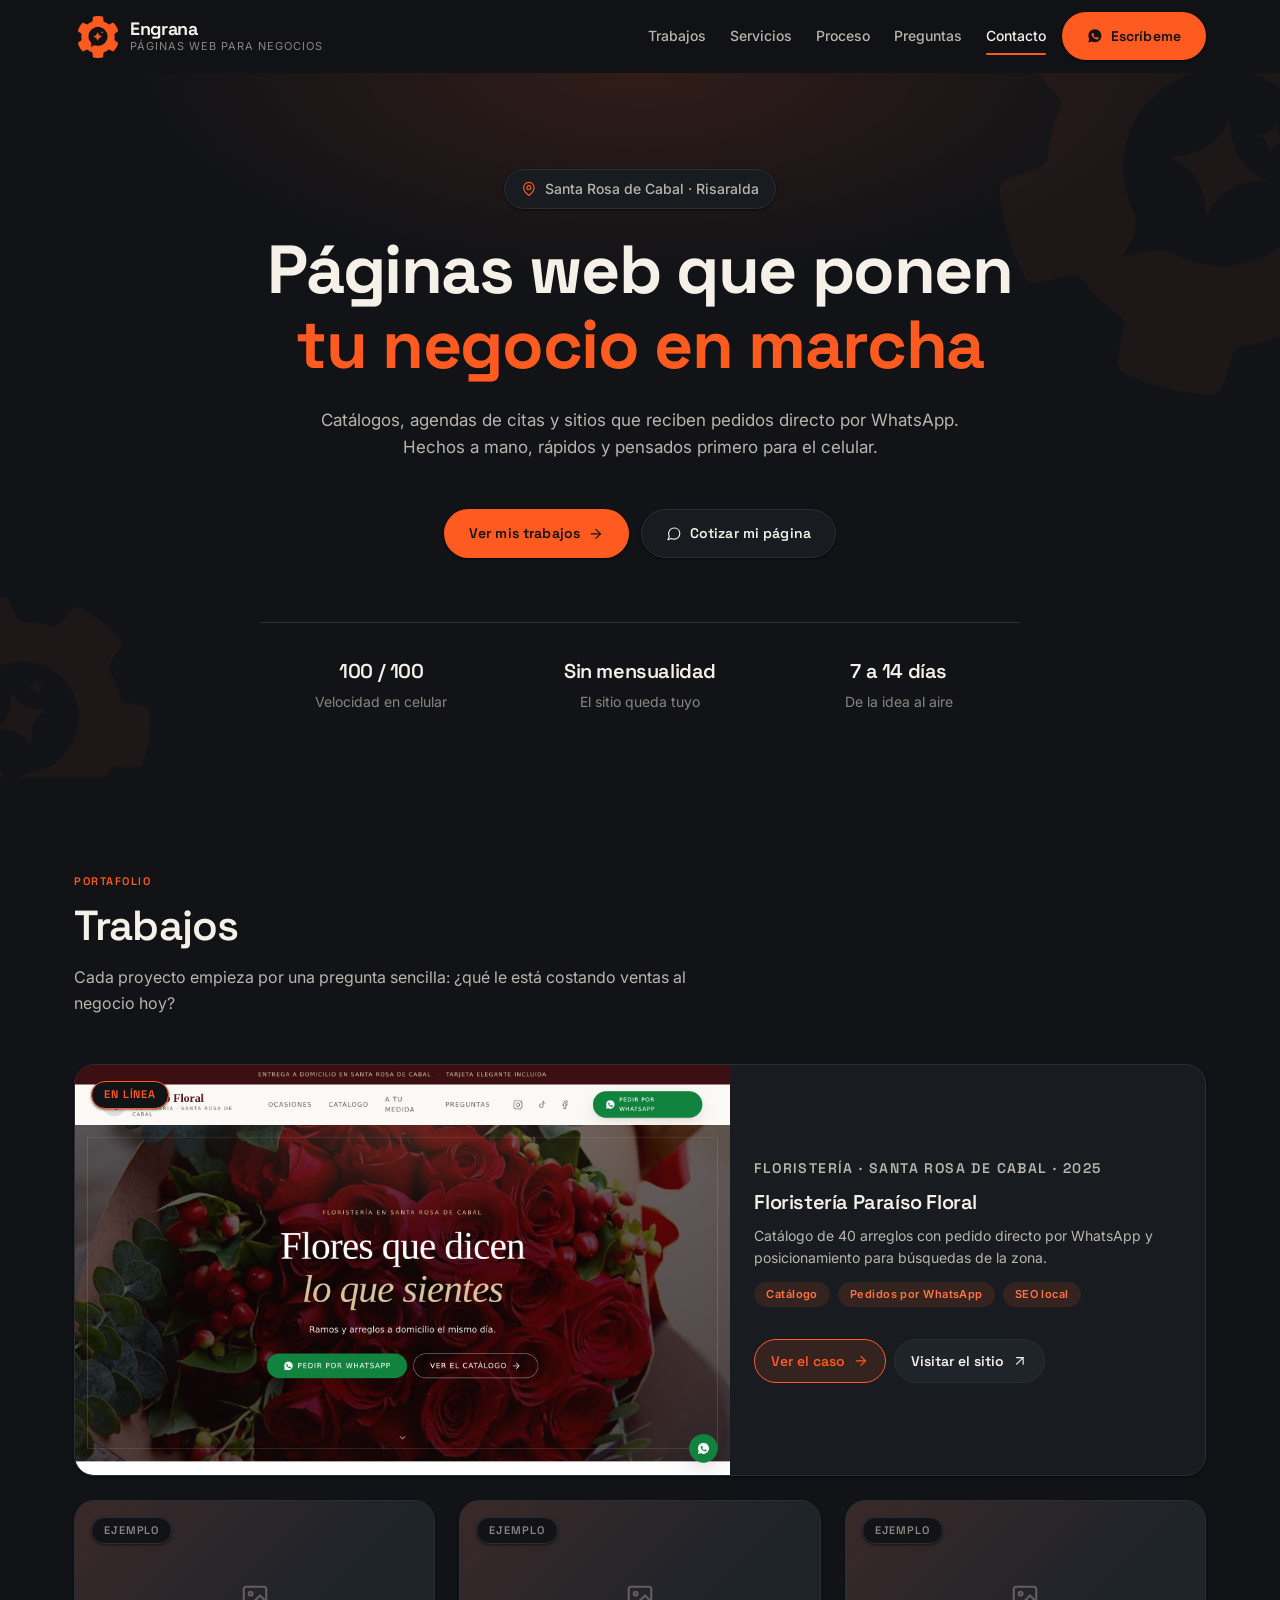
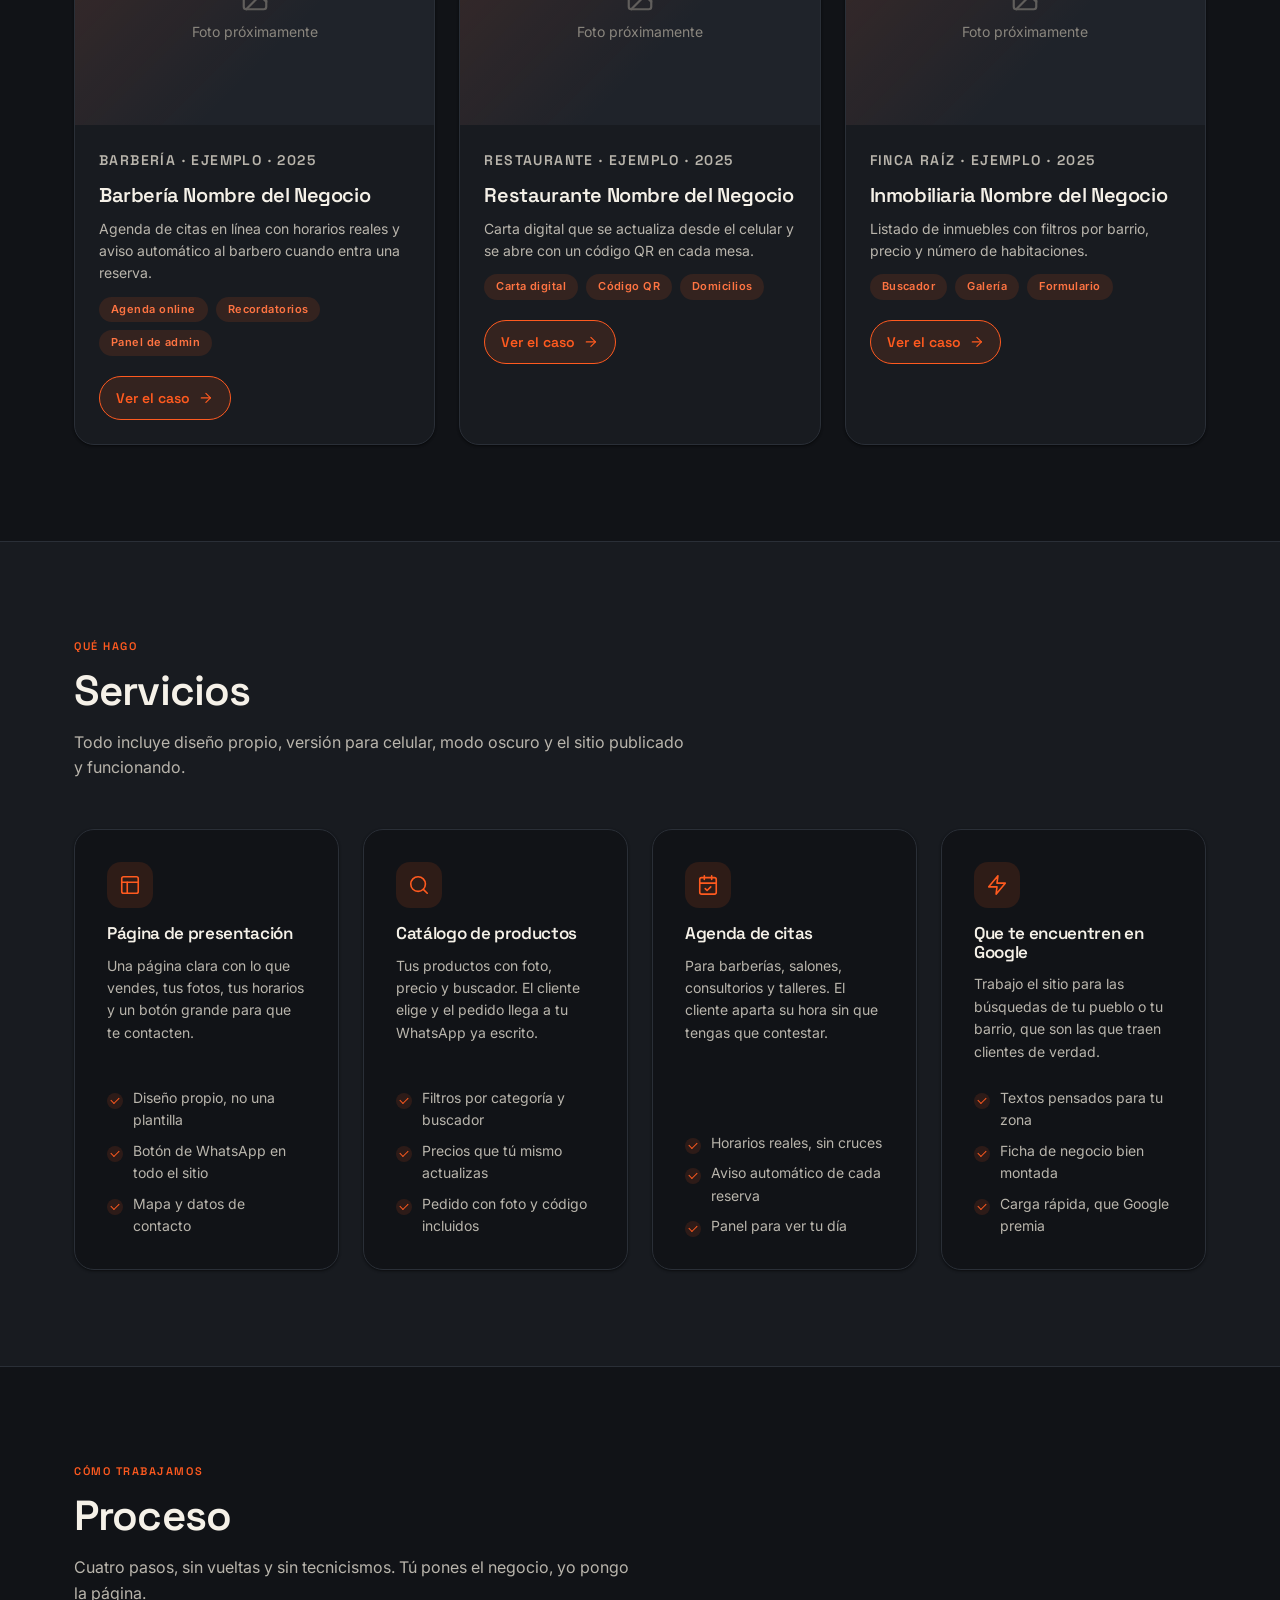
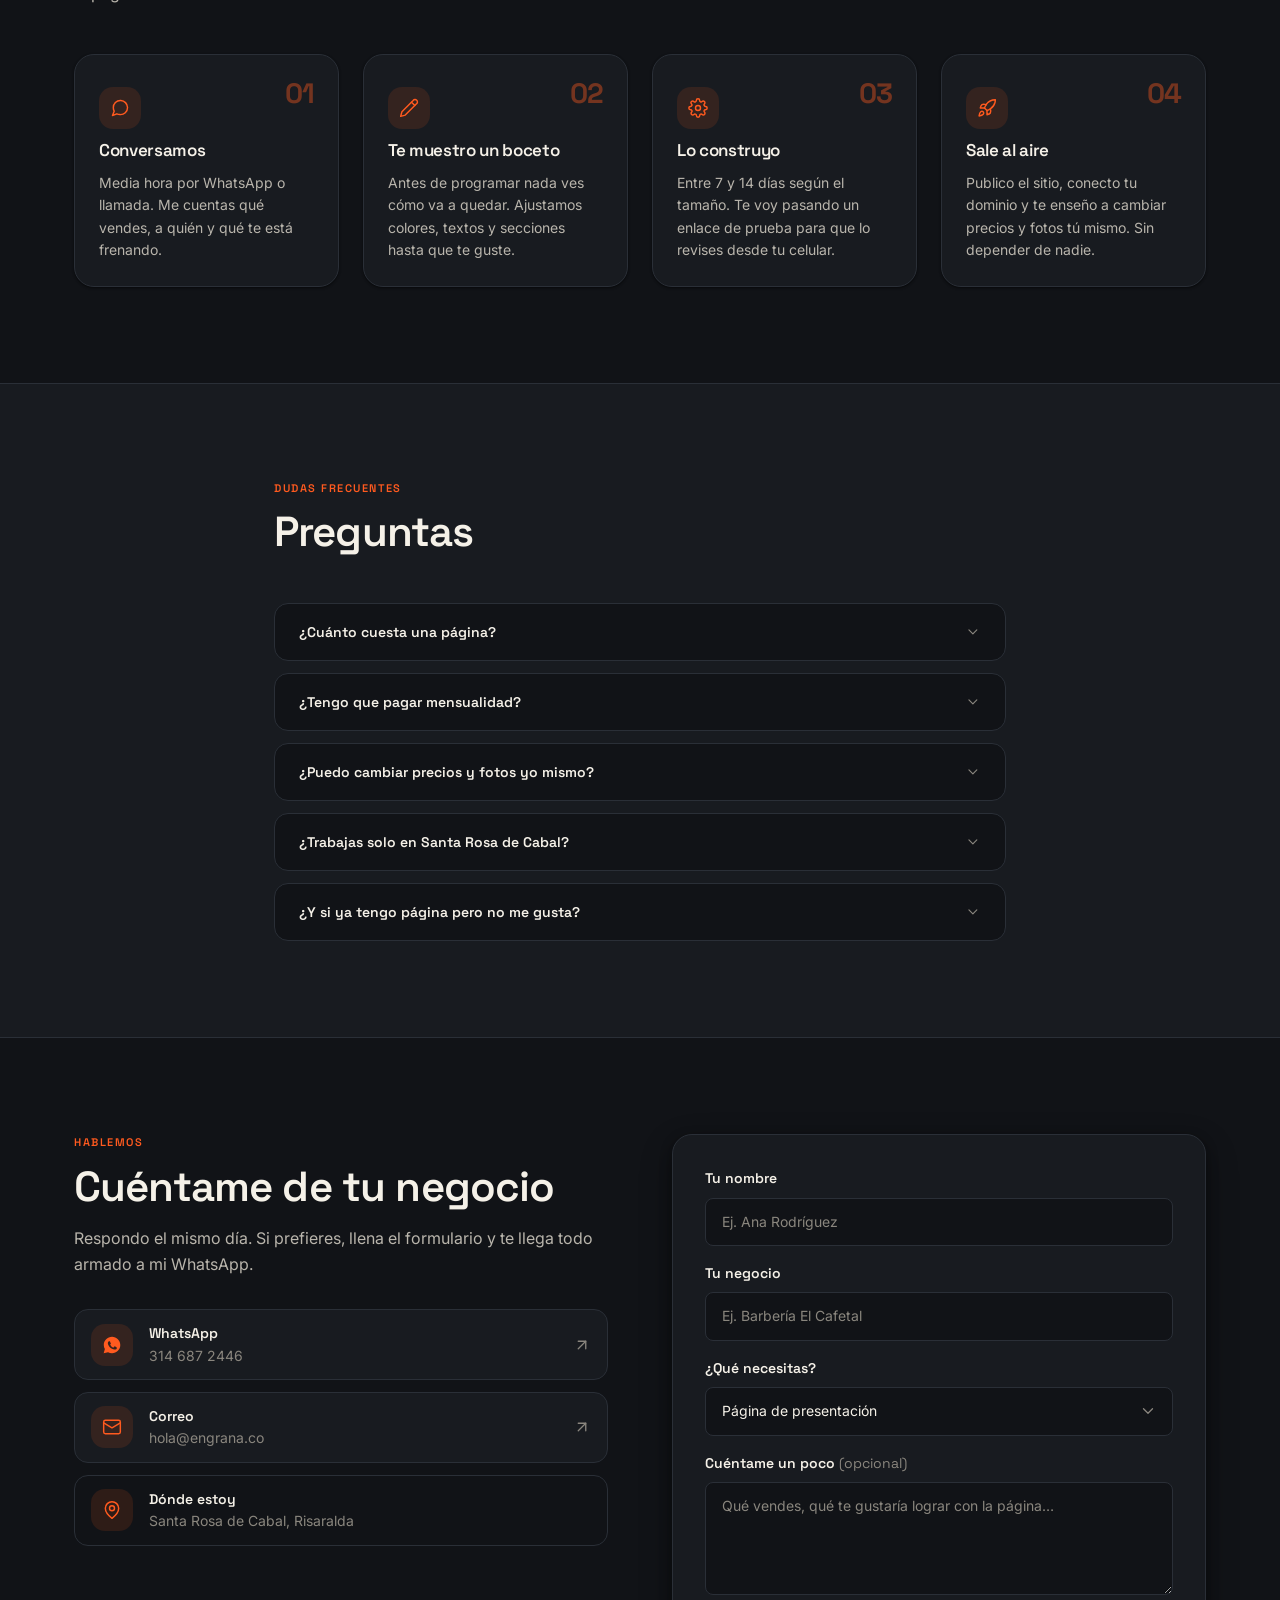
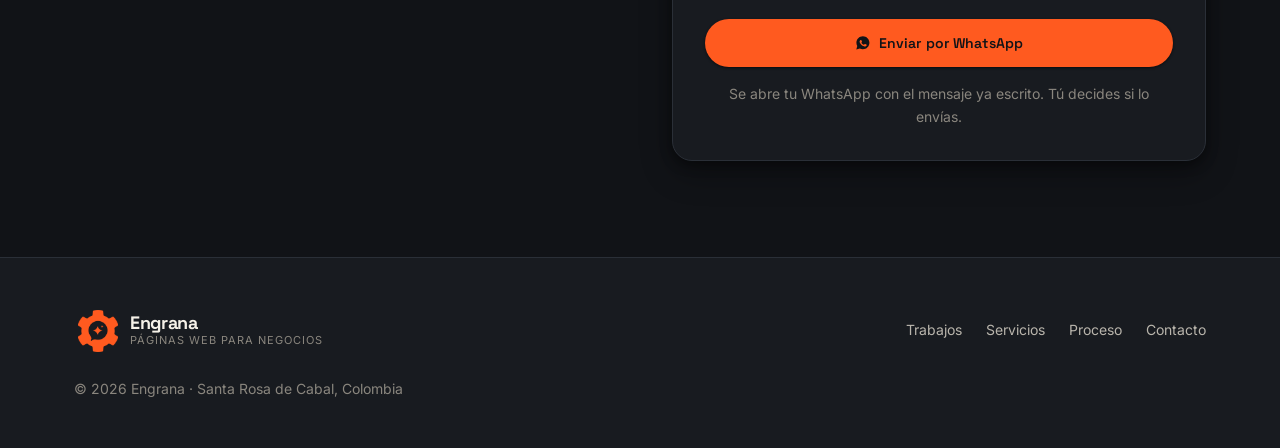
==== engrana/index.html @ 10bc492a "Aplica el logo y la paleta de marca a Engrana Reemplaza el sistema visual provisional por la identid" ====
<!DOCTYPE html>
<html lang="es">
<head>
<meta charset="UTF-8">
<meta name="viewport" content="width=device-width, initial-scale=1.0">
<title>Engrana — Páginas web para negocios | Santa Rosa de Cabal</title>
<meta name="description" content="Diseño y desarrollo de páginas web para negocios: catálogos, agendas de citas y sitios que reciben pedidos por WhatsApp. Portafolio de trabajos reales.">
<meta name="theme-color" content="#111317">
<!-- Cambia este dominio por el tuyo cuando publiques el sitio -->
<link rel="canonical" href="https://engrana.netlify.app/">
<link rel="icon" href="images/favicon.png" type="image/png">
<link rel="apple-touch-icon" href="images/apple-touch-icon.png">

<meta name="geo.region" content="CO-RIS">
<meta name="geo.placename" content="Santa Rosa de Cabal">

<meta property="og:type" content="website">
<meta property="og:locale" content="es_CO">
<meta property="og:site_name" content="Engrana">
<meta property="og:url" content="https://engrana.netlify.app/">
<meta property="og:title" content="Engrana — Páginas web para negocios">
<meta property="og:description" content="Catálogos, agendas de citas y sitios que reciben pedidos por WhatsApp. Mira el portafolio de trabajos.">
<meta property="og:image" content="https://engrana.netlify.app/images/trabajo-paraiso-floral.jpg">
<meta name="twitter:card" content="summary_large_image">
<meta name="twitter:title" content="Engrana — Páginas web para negocios">
<meta name="twitter:description" content="Catálogos, agendas de citas y sitios que reciben pedidos por WhatsApp.">
<meta name="twitter:image" content="https://engrana.netlify.app/images/trabajo-paraiso-floral.jpg">

<link rel="preconnect" href="https://fonts.googleapis.com">
<link rel="preconnect" href="https://fonts.gstatic.com" crossorigin>
<link href="https://fonts.googleapis.com/css2?family=Space+Grotesk:wght@500;600;700&family=Inter:wght@400;500;600&display=swap" rel="stylesheet">
<link rel="stylesheet" href="css/style.css">
</head>
<body>

<a class="skip" href="#main">Saltar al contenido</a>

<!-- ══ Iconos de trazo (Lucide), un solo grosor ══ -->
<svg width="0" height="0" style="position:absolute" aria-hidden="true" focusable="false">
  <defs>
    <symbol id="i-cog" viewBox="0 0 24 24"><circle cx="12" cy="12" r="3"/><path d="M19.4 15a1.65 1.65 0 0 0 .33 1.82l.06.06a2 2 0 1 1-2.83 2.83l-.06-.06a1.65 1.65 0 0 0-1.82-.33 1.65 1.65 0 0 0-1 1.51V21a2 2 0 1 1-4 0v-.09A1.65 1.65 0 0 0 9 19.4a1.65 1.65 0 0 0-1.82.33l-.06.06a2 2 0 1 1-2.83-2.83l.06-.06a1.65 1.65 0 0 0 .33-1.82 1.65 1.65 0 0 0-1.51-1H3a2 2 0 1 1 0-4h.09A1.65 1.65 0 0 0 4.6 9a1.65 1.65 0 0 0-.33-1.82l-.06-.06a2 2 0 1 1 2.83-2.83l.06.06A1.65 1.65 0 0 0 9 4.6h.09A1.65 1.65 0 0 0 10 3.09V3a2 2 0 1 1 4 0v.09a1.65 1.65 0 0 0 1 1.51 1.65 1.65 0 0 0 1.82-.33l.06-.06a2 2 0 1 1 2.83 2.83l-.06.06A1.65 1.65 0 0 0 19.4 9v.09a1.65 1.65 0 0 0 1.51 1H21a2 2 0 1 1 0 4h-.09a1.65 1.65 0 0 0-1.51 1z"/></symbol>
    <symbol id="i-arrow-right" viewBox="0 0 24 24"><path d="M5 12h14"/><path d="m12 5 7 7-7 7"/></symbol>
    <symbol id="i-arrow-up-right" viewBox="0 0 24 24"><path d="M7 17 17 7"/><path d="M7 7h10v10"/></symbol>
    <symbol id="i-check" viewBox="0 0 24 24"><path d="M20 6 9 17l-5-5"/></symbol>
    <symbol id="i-whatsapp" viewBox="0 0 24 24"><path d="M12.04 2C6.58 2 2.13 6.45 2.13 11.91c0 1.75.46 3.45 1.32 4.95L2 22l5.25-1.38a9.9 9.9 0 0 0 4.79 1.22h.01c5.46 0 9.91-4.45 9.91-9.91C21.96 6.45 17.5 2 12.04 2zm5.8 14.16c-.24.68-1.4 1.3-1.94 1.34-.5.05-.96.23-3.23-.67-2.72-1.07-4.44-3.85-4.57-4.03-.13-.18-1.09-1.45-1.09-2.76 0-1.31.69-1.96.93-2.22.24-.27.53-.34.71-.34.18 0 .35 0 .51.01.16.01.38-.06.6.46.22.53.76 1.83.83 1.96.07.13.11.29.02.47-.09.18-.13.29-.26.45-.13.16-.28.35-.4.47-.13.13-.27.28-.12.54.15.27.68 1.12 1.46 1.81 1 .89 1.85 1.17 2.11 1.3.27.13.42.11.58-.07.16-.18.67-.78.85-1.05.18-.27.36-.22.6-.13.24.09 1.54.73 1.8.86.27.13.44.2.51.31.07.11.07.65-.17 1.33z"/></symbol>
    <symbol id="i-mail" viewBox="0 0 24 24"><rect x="2" y="4" width="20" height="16" rx="2"/><path d="m2 7 10 6 10-6"/></symbol>
    <symbol id="i-map-pin" viewBox="0 0 24 24"><path d="M20 10c0 6-8 12-8 12s-8-6-8-12a8 8 0 0 1 16 0z"/><circle cx="12" cy="10" r="3"/></symbol>
    <symbol id="i-layout" viewBox="0 0 24 24"><rect x="3" y="3" width="18" height="18" rx="2"/><path d="M3 9h18"/><path d="M9 21V9"/></symbol>
    <symbol id="i-calendar" viewBox="0 0 24 24"><rect x="3" y="4" width="18" height="18" rx="2"/><path d="M16 2v4M8 2v4M3 10h18"/><path d="m9 16 2 2 4-4"/></symbol>
    <symbol id="i-search" viewBox="0 0 24 24"><circle cx="11" cy="11" r="8"/><path d="m21 21-4.3-4.3"/></symbol>
    <symbol id="i-smartphone" viewBox="0 0 24 24"><rect x="5" y="2" width="14" height="20" rx="2"/><path d="M12 18h.01"/></symbol>
    <symbol id="i-zap" viewBox="0 0 24 24"><path d="M13 2 3 14h9l-1 8 10-12h-9z"/></symbol>
    <symbol id="i-message" viewBox="0 0 24 24"><path d="M21 11.5a8.38 8.38 0 0 1-9 8.4 8.5 8.5 0 0 1-3.8-.9L3 21l2-5.2A8.4 8.4 0 0 1 4 11.5a8.38 8.38 0 0 1 8.5-8.4h.5a8.4 8.4 0 0 1 8 8z"/></symbol>
    <symbol id="i-pencil" viewBox="0 0 24 24"><path d="M17 3a2.85 2.85 0 1 1 4 4L7.5 20.5 2 22l1.5-5.5z"/><path d="m15 5 4 4"/></symbol>
    <symbol id="i-rocket" viewBox="0 0 24 24"><path d="M4.5 16.5c-1.5 1.26-2 5-2 5s3.74-.5 5-2c.71-.84.7-2.13-.09-2.91a2.18 2.18 0 0 0-2.91-.09z"/><path d="m12 15-3-3a22 22 0 0 1 2-3.95A12.88 12.88 0 0 1 22 2c0 2.72-.78 7.5-6 11a22.35 22.35 0 0 1-4 2z"/><path d="M9 12H4s.55-3.03 2-4c1.62-1.08 5 0 5 0"/><path d="M12 15v5s3.03-.55 4-2c1.08-1.62 0-5 0-5"/></symbol>
    <symbol id="i-x" viewBox="0 0 24 24"><path d="M18 6 6 18M6 6l12 12"/></symbol>
    <symbol id="i-menu" viewBox="0 0 24 24"><path d="M4 7h16M4 12h16M4 17h16"/></symbol>
    <symbol id="i-chevron-down" viewBox="0 0 24 24"><path d="m6 9 6 6 6-6"/></symbol>
    <symbol id="i-image" viewBox="0 0 24 24"><rect x="3" y="3" width="18" height="18" rx="2"/><circle cx="8.5" cy="8.5" r="1.5"/><path d="m21 15-5-5L5 21"/></symbol>
    <symbol id="i-shield" viewBox="0 0 24 24"><path d="M12 22s8-4 8-10V5l-8-3-8 3v7c0 6 8 10 8 10z"/><path d="m9 12 2 2 4-4"/></symbol>
  </defs>
</svg>

<!-- ══════════ ENCABEZADO ══════════ -->
<header class="head" id="head">
  <div class="wrap head__in">
    <a class="logo" href="#inicio" aria-label="Engrana — inicio">
      <span class="logo__mark"><img src="images/logo.png" alt="" width="40" height="40"></span>
      <span class="logo__txt">
        <strong>Engrana</strong>
        <small>Páginas web para negocios</small>
      </span>
    </a>

    <nav class="nav" id="nav" aria-label="Menú principal">
      <a href="#trabajos">Trabajos</a>
      <a href="#servicios">Servicios</a>
      <a href="#proceso">Proceso</a>
      <a href="#preguntas">Preguntas</a>
      <a href="#contacto">Contacto</a>
    </nav>

    <a class="btn btn--primary head__cta" id="headCta" href="#contacto">
      <svg class="ico ico--solid" aria-hidden="true"><use href="#i-whatsapp"/></svg>
      <span>Escríbeme</span>
    </a>

    <button class="burger" id="burger" aria-label="Abrir menú" aria-expanded="false" aria-controls="nav">
      <svg class="ico ico--open" aria-hidden="true"><use href="#i-menu"/></svg>
      <svg class="ico ico--close" aria-hidden="true"><use href="#i-x"/></svg>
    </button>
  </div>
</header>

<main id="main">

<!-- ══════════ PORTADA ══════════ -->
<section class="hero" id="inicio">
  <div class="hero__glow" aria-hidden="true"></div>
  <div class="hero__gears" aria-hidden="true">
    <img class="gear gear--a" src="images/logo.png" alt="" width="420" height="442">
    <img class="gear gear--b" src="images/logo.png" alt="" width="240" height="252">
  </div>

  <div class="wrap hero__in">
    <p class="eyebrow reveal">
      <svg class="ico" aria-hidden="true"><use href="#i-map-pin"/></svg>
      Santa Rosa de Cabal · Risaralda
    </p>

    <h1 class="hero__title reveal">
      Páginas web que ponen<br>
      <em>tu negocio en marcha</em>
    </h1>

    <p class="hero__sub reveal">
      Catálogos, agendas de citas y sitios que reciben pedidos directo por WhatsApp.
      Hechos a mano, rápidos y pensados primero para el celular.
    </p>

    <div class="hero__cta reveal">
      <a class="btn btn--primary" href="#trabajos">
        <span>Ver mis trabajos</span>
        <svg class="ico" aria-hidden="true"><use href="#i-arrow-right"/></svg>
      </a>
      <a class="btn btn--ghost" href="#contacto">
        <svg class="ico" aria-hidden="true"><use href="#i-message"/></svg>
        <span>Cotizar mi página</span>
      </a>
    </div>

    <ul class="stats reveal">
      <li><strong>100 / 100</strong><span>Velocidad en celular</span></li>
      <li><strong>Sin mensualidad</strong><span>El sitio queda tuyo</span></li>
      <li><strong>7 a 14 días</strong><span>De la idea al aire</span></li>
    </ul>
  </div>
</section>

<!-- ══════════ TRABAJOS ══════════ -->
<section class="sec" id="trabajos">
  <div class="wrap">
    <header class="sec__head reveal">
      <p class="kicker">Portafolio</p>
      <h2>Trabajos</h2>
      <p class="sec__sub">Cada proyecto empieza por una pregunta sencilla: ¿qué le está costando ventas al negocio hoy?</p>
    </header>

    <div class="works" id="works"><!-- se llena desde js/proyectos.js --></div>
  </div>
</section>

<!-- ══════════ SERVICIOS ══════════ -->
<section class="sec sec--alt" id="servicios">
  <div class="wrap">
    <header class="sec__head reveal">
      <p class="kicker">Qué hago</p>
      <h2>Servicios</h2>
      <p class="sec__sub">Todo incluye diseño propio, versión para celular, modo oscuro y el sitio publicado y funcionando.</p>
    </header>

    <div class="cards">
      <article class="card reveal">
        <span class="card__ico"><svg class="ico" aria-hidden="true"><use href="#i-layout"/></svg></span>
        <h3>Página de presentación</h3>
        <p>Una página clara con lo que vendes, tus fotos, tus horarios y un botón grande para que te contacten.</p>
        <ul class="ticks">
          <li>Diseño propio, no una plantilla</li>
          <li>Botón de WhatsApp en todo el sitio</li>
          <li>Mapa y datos de contacto</li>
        </ul>
      </article>

      <article class="card reveal">
        <span class="card__ico"><svg class="ico" aria-hidden="true"><use href="#i-search"/></svg></span>
        <h3>Catálogo de productos</h3>
        <p>Tus productos con foto, precio y buscador. El cliente elige y el pedido llega a tu WhatsApp ya escrito.</p>
        <ul class="ticks">
          <li>Filtros por categoría y buscador</li>
          <li>Precios que tú mismo actualizas</li>
          <li>Pedido con foto y código incluidos</li>
        </ul>
      </article>

      <article class="card reveal">
        <span class="card__ico"><svg class="ico" aria-hidden="true"><use href="#i-calendar"/></svg></span>
        <h3>Agenda de citas</h3>
        <p>Para barberías, salones, consultorios y talleres. El cliente aparta su hora sin que tengas que contestar.</p>
        <ul class="ticks">
          <li>Horarios reales, sin cruces</li>
          <li>Aviso automático de cada reserva</li>
          <li>Panel para ver tu día</li>
        </ul>
      </article>

      <article class="card reveal">
        <span class="card__ico"><svg class="ico" aria-hidden="true"><use href="#i-zap"/></svg></span>
        <h3>Que te encuentren en Google</h3>
        <p>Trabajo el sitio para las búsquedas de tu pueblo o tu barrio, que son las que traen clientes de verdad.</p>
        <ul class="ticks">
          <li>Textos pensados para tu zona</li>
          <li>Ficha de negocio bien montada</li>
          <li>Carga rápida, que Google premia</li>
        </ul>
      </article>
    </div>
  </div>
</section>

<!-- ══════════ PROCESO ══════════ -->
<section class="sec" id="proceso">
  <div class="wrap">
    <header class="sec__head reveal">
      <p class="kicker">Cómo trabajamos</p>
      <h2>Proceso</h2>
      <p class="sec__sub">Cuatro pasos, sin vueltas y sin tecnicismos. Tú pones el negocio, yo pongo la página.</p>
    </header>

    <ol class="steps">
      <li class="step reveal">
        <span class="step__n">01</span>
        <span class="step__ico"><svg class="ico" aria-hidden="true"><use href="#i-message"/></svg></span>
        <h3>Conversamos</h3>
        <p>Media hora por WhatsApp o llamada. Me cuentas qué vendes, a quién y qué te está frenando.</p>
      </li>
      <li class="step reveal">
        <span class="step__n">02</span>
        <span class="step__ico"><svg class="ico" aria-hidden="true"><use href="#i-pencil"/></svg></span>
        <h3>Te muestro un boceto</h3>
        <p>Antes de programar nada ves cómo va a quedar. Ajustamos colores, textos y secciones hasta que te guste.</p>
      </li>
      <li class="step reveal">
        <span class="step__n">03</span>
        <span class="step__ico"><svg class="ico" aria-hidden="true"><use href="#i-cog"/></svg></span>
        <h3>Lo construyo</h3>
        <p>Entre 7 y 14 días según el tamaño. Te voy pasando un enlace de prueba para que lo revises desde tu celular.</p>
      </li>
      <li class="step reveal">
        <span class="step__n">04</span>
        <span class="step__ico"><svg class="ico" aria-hidden="true"><use href="#i-rocket"/></svg></span>
        <h3>Sale al aire</h3>
        <p>Publico el sitio, conecto tu dominio y te enseño a cambiar precios y fotos tú mismo. Sin depender de nadie.</p>
      </li>
    </ol>
  </div>
</section>

<!-- ══════════ PREGUNTAS ══════════ -->
<section class="sec sec--alt" id="preguntas">
  <div class="wrap wrap--narrow">
    <header class="sec__head reveal">
      <p class="kicker">Dudas frecuentes</p>
      <h2>Preguntas</h2>
    </header>

    <div class="faq">
      <details class="qa reveal">
        <summary>¿Cuánto cuesta una página?<svg class="ico" aria-hidden="true"><use href="#i-chevron-down"/></svg></summary>
        <p>Depende del tamaño: no es lo mismo una página de presentación que un catálogo de cien productos o una agenda de citas. Te paso un precio cerrado antes de empezar, sin sorpresas después. Escríbeme y lo calculamos con tu caso puntual.</p>
      </details>
      <details class="qa reveal">
        <summary>¿Tengo que pagar mensualidad?<svg class="ico" aria-hidden="true"><use href="#i-chevron-down"/></svg></summary>
        <p>No por la página. El sitio queda tuyo. Lo único que se paga aparte es el dominio propio (el <em>.com</em>), que se renueva una vez al año y se paga directo al proveedor, no a mí.</p>
      </details>
      <details class="qa reveal">
        <summary>¿Puedo cambiar precios y fotos yo mismo?<svg class="ico" aria-hidden="true"><use href="#i-chevron-down"/></svg></summary>
        <p>Sí. Dejo los productos y los textos en un solo archivo bien marcado y te enseño a editarlo. Si prefieres no tocar nada, también puedo encargarme yo de los cambios.</p>
      </details>
      <details class="qa reveal">
        <summary>¿Trabajas solo en Santa Rosa de Cabal?<svg class="ico" aria-hidden="true"><use href="#i-chevron-down"/></svg></summary>
        <p>Vivo en Santa Rosa de Cabal y ahí puedo verte en persona, pero trabajo con negocios de cualquier parte. Todo el proceso funciona igual de bien por WhatsApp y videollamada.</p>
      </details>
      <details class="qa reveal">
        <summary>¿Y si ya tengo página pero no me gusta?<svg class="ico" aria-hidden="true"><use href="#i-chevron-down"/></svg></summary>
        <p>La reviso contigo sin costo y te digo con franqueza si conviene arreglarla o rehacerla. A veces basta con ordenar el contenido y acelerar la carga.</p>
      </details>
    </div>
  </div>
</section>

<!-- ══════════ CONTACTO ══════════ -->
<section class="sec sec--contact" id="contacto">
  <div class="wrap">
    <div class="contact">
      <div class="contact__txt reveal">
        <p class="kicker">Hablemos</p>
        <h2>Cuéntame de tu negocio</h2>
        <p class="sec__sub">Respondo el mismo día. Si prefieres, llena el formulario y te llega todo armado a mi WhatsApp.</p>

        <ul class="contact__links">
          <li>
            <a class="clink" id="waDirect" href="#">
              <span class="clink__ico"><svg class="ico ico--solid" aria-hidden="true"><use href="#i-whatsapp"/></svg></span>
              <span class="clink__txt"><strong>WhatsApp</strong><small id="waLabel">Escríbeme directo</small></span>
              <svg class="ico clink__go" aria-hidden="true"><use href="#i-arrow-up-right"/></svg>
            </a>
          </li>
          <li>
            <a class="clink" id="mailDirect" href="#">
              <span class="clink__ico"><svg class="ico" aria-hidden="true"><use href="#i-mail"/></svg></span>
              <span class="clink__txt"><strong>Correo</strong><small id="mailLabel">—</small></span>
              <svg class="ico clink__go" aria-hidden="true"><use href="#i-arrow-up-right"/></svg>
            </a>
          </li>
          <li>
            <span class="clink clink--static">
              <span class="clink__ico"><svg class="ico" aria-hidden="true"><use href="#i-map-pin"/></svg></span>
              <span class="clink__txt"><strong>Dónde estoy</strong><small>Santa Rosa de Cabal, Risaralda</small></span>
            </span>
          </li>
        </ul>
      </div>

      <form class="form reveal" id="form" novalidate>
        <div class="field">
          <label for="f-nombre">Tu nombre</label>
          <input id="f-nombre" name="nombre" type="text" autocomplete="name" required placeholder="Ej. Ana Rodríguez">
          <p class="err" data-err="nombre" hidden>Escribe tu nombre para saber cómo tratarte.</p>
        </div>

        <div class="field">
          <label for="f-negocio">Tu negocio</label>
          <input id="f-negocio" name="negocio" type="text" required placeholder="Ej. Barbería El Cafetal">
          <p class="err" data-err="negocio" hidden>Dime el nombre del negocio o a qué se dedica.</p>
        </div>

        <div class="field">
          <label for="f-tipo">¿Qué necesitas?</label>
          <div class="select">
            <select id="f-tipo" name="tipo">
              <option>Página de presentación</option>
              <option>Catálogo de productos</option>
              <option>Agenda de citas</option>
              <option>Mejorar la página que ya tengo</option>
              <option>Todavía no sé, ayúdame a decidir</option>
            </select>
            <svg class="ico" aria-hidden="true"><use href="#i-chevron-down"/></svg>
          </div>
        </div>

        <div class="field">
          <label for="f-msg">Cuéntame un poco <span class="opt">(opcional)</span></label>
          <textarea id="f-msg" name="mensaje" rows="4" placeholder="Qué vendes, qué te gustaría lograr con la página…"></textarea>
        </div>

        <button class="btn btn--primary btn--block" type="submit">
          <svg class="ico ico--solid" aria-hidden="true"><use href="#i-whatsapp"/></svg>
          <span>Enviar por WhatsApp</span>
        </button>
        <p class="form__note">Se abre tu WhatsApp con el mensaje ya escrito. Tú decides si lo envías.</p>

        <p class="ok" id="formOk" role="status" hidden>
          <svg class="ico" aria-hidden="true"><use href="#i-check"/></svg>
          <span><strong>Listo.</strong> Abrimos WhatsApp con tu mensaje. Si no se abrió, escríbeme con el enlace de arriba.</span>
        </p>
      </form>
    </div>
  </div>
</section>

</main>

<!-- ══════════ PIE ══════════ -->
<footer class="foot">
  <div class="wrap foot__in">
    <a class="logo logo--foot" href="#inicio">
      <span class="logo__mark"><img src="images/logo.png" alt="" width="40" height="40"></span>
      <span class="logo__txt"><strong>Engrana</strong><small>Páginas web para negocios</small></span>
    </a>
    <nav class="foot__nav" aria-label="Enlaces del pie">
      <a href="#trabajos">Trabajos</a>
      <a href="#servicios">Servicios</a>
      <a href="#proceso">Proceso</a>
      <a href="#contacto">Contacto</a>
    </nav>
    <p class="foot__legal">© <span id="year">2025</span> Engrana · Santa Rosa de Cabal, Colombia</p>
  </div>
</footer>

<!-- ══════════ MODAL DE CASO ══════════ -->
<div class="modal" id="modal" hidden>
  <div class="modal__scrim" data-close></div>
  <div class="modal__box" role="dialog" aria-modal="true" aria-labelledby="modalTitle">
    <button class="modal__x" data-close aria-label="Cerrar">
      <svg class="ico" aria-hidden="true"><use href="#i-x"/></svg>
    </button>
    <div class="modal__body" id="modalBody"></div>
  </div>
</div>

<a class="fab" id="fab" href="#contacto" aria-label="Escríbeme por WhatsApp">
  <svg class="ico ico--solid" aria-hidden="true"><use href="#i-whatsapp"/></svg>
</a>

<script src="js/proyectos.js"></script>
<script src="js/script.js"></script>
</body>
</html>
---- engrana/css/style.css ----
/* ═══════════════════════════════════════════════════════
   Engrana — Páginas web para negocios
   Sistema visual: grafito + naranja de marca
   Proporción 60% grafito · 30% textos y tarjetas · 10% naranja
   ═══════════════════════════════════════════════════════ */

/* ── 1. TOKENS ─────────────────────────────────────────── */
:root{
  /* Grafito — el 60% del sitio */
  --bg:           #111317;
  --bg-card:      #181B20;
  --bg-hover:     #1F232A;
  --borde:        #2A2F37;

  /* Textos — el 30% */
  --texto:        #F5F1E8;   /* 15.2:1 sobre --bg ✓ */
  --texto-suave:  #B9B5AC;   /*  9.1:1 sobre --bg ✓ */
  --texto-tenue:  #8A867E;   /*  5.1:1 sobre --bg ✓ · 4.8:1 sobre --bg-card ✓ */

  /* Naranja — el 10%, solo acentos y acciones */
  --naranja:        #FF5A1F;            /* 6.0:1 sobre --bg ✓ */
  --naranja-claro:  #FF7442;            /* 6.9:1 sobre --bg ✓ */
  --naranja-fuerte: #E04715;
  --naranja-tenue:  rgba(255,90,31,0.12);

  /* Señales — nunca decorativas */
  --verde:  #22C55E;   /* 7.6:1 sobre --bg-card ✓ · solo confirmaciones */
  --rojo:   #E5484D;   /* bordes y marcas de error */
  --rojo-texto: #F27478; /* versión aclarada de --rojo para texto pequeño (6.2:1 ✓) */

  --focus:  var(--naranja);

  /* Profundidad — siempre dos capas, negras sobre grafito */
  --sh-1: 0 1px 2px rgb(0 0 0 / .32), 0 1px 3px rgb(0 0 0 / .26);
  --sh-2: 0 4px 12px rgb(0 0 0 / .38), 0 12px 32px rgb(0 0 0 / .32);
  --sh-3: 0 8px 24px rgb(0 0 0 / .46), 0 24px 64px rgb(0 0 0 / .40);

  /* Radios */
  --r-sm:8px; --r-md:14px; --r-lg:20px; --r-xl:28px; --r-pill:999px;

  /* Movimiento — una sola curva para todo el proyecto */
  --ease: cubic-bezier(.16, 1, .3, 1);
  --t-fast:150ms; --t:240ms; --t-slow:420ms;

  /* Tipografía — Space Grotesk en títulos, Inter en textos */
  --display:'Space Grotesk', 'Segoe UI', system-ui, sans-serif;
  --sans:   'Inter', 'Segoe UI', system-ui, sans-serif;
  --fs-1: clamp(2.3rem, 6.2vw, 4.25rem);
  --fs-2: clamp(1.75rem, 3.6vw, 2.625rem);
  --fs-3: 1.25rem;
  --fs-4: 1rem;
  --fs-5: .875rem;
  --fs-6: .6875rem;

  /* Espaciado — múltiplos de 4 */
  --s-1:4px; --s-2:8px; --s-3:12px; --s-4:16px; --s-5:24px;
  --s-6:32px; --s-7:48px; --s-8:64px; --s-9:96px;

  --wrap:1180px;
  --head-h:72px;

  color-scheme: dark;
}

/* ── 2. BASE ───────────────────────────────────────────── */
*,*::before,*::after{ box-sizing:border-box }

html{
  scroll-behavior:smooth;
  -webkit-text-size-adjust:100%;
}

body{
  margin:0;
  background:var(--bg);
  color:var(--texto);
  font-family:var(--sans);
  font-size:var(--fs-4);
  line-height:1.6;
  overflow-x:hidden;
  -webkit-font-smoothing:antialiased;
}

h1,h2,h3{
  font-family:var(--display);
  line-height:1.1;
  letter-spacing:-.02em;
  margin:0;
  font-weight:600;
}

p{ margin:0 }
img{ max-width:100%; display:block }
ul,ol{ margin:0; padding:0; list-style:none }

a{ color:var(--naranja); text-decoration:none }

button,input,select,textarea{ font:inherit; color:inherit }

::selection{ background:var(--naranja); color:var(--bg) }

:focus-visible{
  outline:2px solid var(--focus);
  outline-offset:2px;
  border-radius:var(--r-sm);
}

/* Barra de desplazamiento con el color de marca */
*{ scrollbar-color: var(--borde) transparent; scrollbar-width: thin }
::-webkit-scrollbar{ width:11px; height:11px }
::-webkit-scrollbar-track{ background:transparent }
::-webkit-scrollbar-thumb{
  background:var(--borde);
  border:3px solid var(--bg);
  border-radius:var(--r-pill);
}
::-webkit-scrollbar-thumb:hover{ background:var(--naranja-fuerte) }

.wrap{
  width:100%;
  max-width:var(--wrap);
  margin-inline:auto;
  padding-inline:var(--s-5);
}
.wrap--narrow{ max-width:780px }

.skip{
  position:absolute; left:var(--s-4); top:-100px; z-index:100;
  background:var(--bg-card); color:var(--texto);
  border:1px solid var(--borde);
  padding:var(--s-3) var(--s-4);
  border-radius:var(--r-sm); box-shadow:var(--sh-2);
  transition:top var(--t) var(--ease);
}
.skip:focus-visible{ top:var(--s-4) }

.ico{
  width:1.125em; height:1.125em;
  fill:none; stroke:currentColor; stroke-width:1.75;
  stroke-linecap:round; stroke-linejoin:round;
  flex:none;
}
/* El icono de WhatsApp es sólido, no de trazo */
.ico--solid{ fill:currentColor; stroke:none }

/* ── 3. MOVIMIENTO: entradas al hacer scroll ───────────── */
.reveal{
  opacity:0;
  transform:translateY(16px);
  transition:opacity var(--t-slow) var(--ease), transform var(--t-slow) var(--ease);
  transition-delay:var(--d,0ms);
}
.reveal.is-in{ opacity:1; transform:none }

/* ── 4. BOTONES ────────────────────────────────────────── */
.btn{
  display:inline-flex; align-items:center; justify-content:center;
  gap:var(--s-2);
  min-height:48px;
  padding:var(--s-3) var(--s-5);
  border:1px solid transparent;
  border-radius:var(--r-pill);
  font-family:var(--display);
  font-size:var(--fs-5);
  font-weight:600;
  letter-spacing:.01em;
  cursor:pointer;
  position:relative;
  overflow:hidden;
  transition:transform var(--t) var(--ease),
             box-shadow var(--t) var(--ease),
             background-color var(--t) var(--ease),
             border-color var(--t) var(--ease);
}
.btn .ico{ transition:transform var(--t) var(--ease) }
.btn:hover .ico{ transform:translateX(3px) }
.btn:hover{ transform:translateY(-2px) }
.btn:active{ transform:translateY(-1px) scale(.995) }

/* Primario — naranja con texto grafito, nunca blanco */
.btn--primary{
  background:var(--naranja);
  color:var(--bg);
  box-shadow:var(--sh-1);
}
.btn--primary:hover{ background:var(--naranja-claro); box-shadow:var(--sh-2) }
/* Barrido de luz */
.btn--primary::after{
  content:"";
  position:absolute; inset:0;
  background:linear-gradient(100deg, transparent 30%, rgb(255 255 255 / .28) 50%, transparent 70%);
  transform:translateX(-120%);
  transition:transform var(--t-slow) var(--ease);
}
.btn--primary:hover::after{ transform:translateX(120%) }

.btn--ghost{
  background:var(--bg-card);
  color:var(--texto);
  border-color:var(--borde);
  box-shadow:var(--sh-1);
}
.btn--ghost:hover{ background:var(--bg-hover); border-color:var(--naranja); box-shadow:var(--sh-2) }

.btn--block{ width:100%; margin-top:var(--s-2) }

/* ── 5. ENCABEZADO ─────────────────────────────────────── */
.head{
  position:sticky; top:0; z-index:50;
  background:color-mix(in srgb, var(--bg) 80%, transparent);
  border-bottom:1px solid transparent;
  transition:background-color var(--t) var(--ease),
             border-color var(--t) var(--ease),
             box-shadow var(--t) var(--ease);
}
.head.is-stuck{
  background:color-mix(in srgb, var(--bg) 78%, transparent);
  -webkit-backdrop-filter:saturate(180%) blur(12px);
  backdrop-filter:saturate(180%) blur(12px);
  border-bottom-color:var(--borde);
  box-shadow:var(--sh-1);
}
.head__in{
  min-height:var(--head-h);
  display:flex; align-items:center; gap:var(--s-4);
}

.logo{
  display:inline-flex; align-items:center; gap:var(--s-3);
  color:var(--texto); margin-right:auto;
  padding:var(--s-1);
}
.logo__mark{
  width:40px; height:40px; flex:none;
  display:grid; place-items:center;
  transition:transform var(--t-slow) var(--ease);
}
.logo__mark img{ width:100%; height:100%; object-fit:contain }
.logo:hover .logo__mark{ transform:rotate(60deg) }
.logo__txt{ display:flex; flex-direction:column; line-height:1.15 }
.logo__txt strong{
  font-family:var(--display); font-size:1.125rem;
  font-weight:700; letter-spacing:-.02em;
}
.logo__txt small{
  font-size:var(--fs-6); color:var(--texto-tenue);
  letter-spacing:.09em; text-transform:uppercase;
}

.nav{ display:flex; align-items:center; gap:var(--s-5) }
.nav a{
  position:relative;
  color:var(--texto-suave);
  font-size:var(--fs-5); font-weight:500;
  padding:var(--s-2) 0;
  transition:color var(--t) var(--ease);
}
.nav a::after{
  content:"";
  position:absolute; left:0; right:0; bottom:0; height:2px;
  background:var(--naranja); border-radius:2px;
  transform:scaleX(0); transform-origin:left;
  transition:transform var(--t) var(--ease);
}
.nav a:hover{ color:var(--texto) }
.nav a:hover::after,.nav a.is-active::after{ transform:scaleX(1) }
.nav a.is-active{ color:var(--texto) }

.burger{
  display:none;
  width:44px; height:44px;
  align-items:center; justify-content:center;
  background:var(--bg-card); color:var(--texto);
  border:1px solid var(--borde); border-radius:var(--r-sm);
  cursor:pointer;
  transition:transform var(--t) var(--ease), border-color var(--t) var(--ease), background-color var(--t) var(--ease);
}
.burger:hover{ background:var(--bg-hover); border-color:var(--naranja) }
.burger:active{ transform:scale(.96) }
.burger .ico{ width:20px; height:20px }
.burger .ico--close{ display:none }
.burger[aria-expanded="true"] .ico--open{ display:none }
.burger[aria-expanded="true"] .ico--close{ display:block }

/* ── 6. PORTADA ────────────────────────────────────────── */
.hero{
  position:relative;
  padding:var(--s-9) 0 var(--s-8);
  overflow:hidden;
  isolation:isolate;
}
/* Único gradiente de acento de la pantalla */
.hero__glow{
  position:absolute; inset:-30% 0 auto 0; height:620px; z-index:-2;
  background:radial-gradient(58% 52% at 50% 32%,
             color-mix(in srgb, var(--naranja) 14%, transparent), transparent 70%);
  pointer-events:none;
}
.hero__gears{ position:absolute; inset:0; z-index:-1; pointer-events:none; overflow:hidden }
/* El propio engranaje de la marca, muy tenue, como marca de agua */
.gear{ position:absolute; opacity:.055; height:auto }
.gear--a{ width:420px; top:-120px; right:-150px; transform:rotate(14deg) }
.gear--b{ width:240px; bottom:-70px; left:-96px; transform:rotate(-22deg) }

.hero__in{ position:relative; text-align:center }

.eyebrow{
  display:inline-flex; align-items:center; gap:var(--s-2);
  padding:var(--s-2) var(--s-4);
  border:1px solid var(--borde); border-radius:var(--r-pill);
  background:var(--bg-card);
  box-shadow:var(--sh-1);
  color:var(--texto-suave);
  font-size:var(--fs-5); font-weight:500;
}
.eyebrow .ico{ color:var(--naranja) }

.hero__title{
  font-size:var(--fs-1);
  font-weight:700;
  margin:var(--s-5) 0 0;
  text-wrap:balance;
}
.hero__title em{
  font-style:normal;
  color:var(--naranja);
}

.hero__sub{
  max-width:60ch;
  margin:var(--s-5) auto 0;
  color:var(--texto-suave);
  font-size:1.0625rem;
  text-wrap:pretty;
}

.hero__cta{
  display:flex; flex-wrap:wrap; justify-content:center; gap:var(--s-3);
  margin-top:var(--s-7);
}

.stats{
  display:grid; grid-template-columns:repeat(3,1fr);
  gap:var(--s-4);
  max-width:760px;
  margin:var(--s-8) auto 0;
  padding-top:var(--s-6);
  border-top:1px solid var(--borde);
}
.stats li{ display:flex; flex-direction:column; gap:var(--s-1) }
.stats strong{
  font-family:var(--display); font-size:var(--fs-3);
  font-weight:600; letter-spacing:-.02em;
}
.stats span{ font-size:var(--fs-5); color:var(--texto-tenue) }

/* ── 7. SECCIONES ──────────────────────────────────────── */
.sec{
  padding:var(--s-9) 0;
  scroll-margin-top:calc(var(--head-h) + var(--s-4));
}
.sec--alt{
  background:var(--bg-card);
  border-block:1px solid var(--borde);
}

.sec__head{ max-width:62ch; margin-bottom:var(--s-7) }
.kicker{
  font-family:var(--display);
  font-size:var(--fs-6); font-weight:600;
  letter-spacing:.14em; text-transform:uppercase;
  color:var(--naranja);
  margin-bottom:var(--s-3);
}
.sec__head h2{ font-size:var(--fs-2) }
.sec__sub{ margin-top:var(--s-4); color:var(--texto-suave); text-wrap:pretty }

/* ── 8. TRABAJOS ───────────────────────────────────────── */
.works{
  display:grid;
  grid-template-columns:repeat(auto-fit, minmax(320px, 1fr));
  gap:var(--s-5);
}
.work{
  display:flex; flex-direction:column;
  background:var(--bg-card);
  border:1px solid var(--borde);
  border-radius:var(--r-lg);
  box-shadow:var(--sh-1);
  overflow:hidden;
  transition:transform var(--t) var(--ease), box-shadow var(--t) var(--ease), border-color var(--t) var(--ease);
}
.work:hover{ transform:translateY(-4px); box-shadow:var(--sh-3); border-color:var(--naranja) }
.work:active{ transform:translateY(-1px) scale(.995) }
/* El primer trabajo ocupa el ancho completo en pantallas grandes */
.work--wide{ grid-column:1/-1 }
@media (min-width:900px){
  .work--wide{ flex-direction:row }
  .work--wide .work__shot{ width:58%; aspect-ratio:16/10 }
  .work--wide .work__body{ width:42%; justify-content:center }
  .work--wide .work__acts{ margin-top:var(--s-3) }
}

.work__shot{
  position:relative;
  aspect-ratio:16/10;
  background:var(--bg-hover);
  overflow:hidden;
  flex:none;
}
.work__shot img{
  width:100%; height:100%;
  object-fit:cover; object-position:top center;
  transition:transform var(--t-slow) var(--ease);
}
.work:hover .work__shot img{ transform:scale(1.03) }

/* Marcador cuando todavía no hay foto */
.work__ph{
  position:absolute; inset:0;
  display:flex; flex-direction:column; align-items:center; justify-content:center;
  gap:var(--s-2);
  color:var(--texto-tenue);
  background:
    linear-gradient(135deg, var(--naranja-tenue), transparent 60%),
    var(--bg-hover);
}
.work__ph .ico{ width:30px; height:30px; opacity:.6 }
.work__ph span{ font-size:var(--fs-5) }

.badge{
  position:absolute; top:var(--s-4); left:var(--s-4);
  display:inline-flex; align-items:center; gap:var(--s-1);
  padding:var(--s-1) var(--s-3);
  border-radius:var(--r-pill);
  font-family:var(--display);
  font-size:var(--fs-6); font-weight:600;
  letter-spacing:.08em; text-transform:uppercase;
  background:var(--bg);
  color:var(--texto-tenue);
  border:1px solid var(--borde);
  box-shadow:var(--sh-1);
}
/* Un trabajo publicado se marca con el naranja de marca */
.badge--live{ color:var(--naranja); border-color:var(--naranja) }

.work__body{
  display:flex; flex-direction:column; gap:var(--s-3);
  padding:var(--s-5);
}
.work__rubro{
  font-family:var(--display);
  font-size:var(--fs-6); font-weight:600;
  letter-spacing:.1em; text-transform:uppercase;
  color:var(--texto-tenue);
}
.work__body h3{ font-size:var(--fs-3) }
.work__body p{ color:var(--texto-suave); font-size:var(--fs-5) }

.tags{ display:flex; flex-wrap:wrap; gap:var(--s-2) }
.tag{
  padding:var(--s-1) var(--s-3);
  border-radius:var(--r-pill);
  background:var(--naranja-tenue);
  color:var(--naranja-claro);
  font-size:var(--fs-6); font-weight:600;
  letter-spacing:.04em;
}

.work__acts{ display:flex; flex-wrap:wrap; gap:var(--s-2); margin-top:auto; padding-top:var(--s-2) }
.tbtn{
  display:inline-flex; align-items:center; gap:var(--s-2);
  min-height:44px;
  padding:var(--s-2) var(--s-4);
  border:1px solid var(--borde);
  border-radius:var(--r-pill);
  background:var(--bg-hover);
  color:var(--texto);
  font-family:var(--display);
  font-size:var(--fs-5); font-weight:600;
  cursor:pointer;
  transition:transform var(--t) var(--ease), border-color var(--t) var(--ease), background-color var(--t) var(--ease), color var(--t) var(--ease);
}
.tbtn .ico{ transition:transform var(--t) var(--ease) }
.tbtn:hover{ border-color:var(--naranja); color:var(--naranja) }
.tbtn:hover .ico{ transform:translate(2px,-2px) }
.tbtn:active{ transform:scale(.97) }
.tbtn--main{ border-color:var(--naranja); color:var(--naranja); background:var(--naranja-tenue) }
.tbtn--main:hover{ background:var(--naranja); color:var(--bg) }
.tbtn--main:hover .ico{ transform:translateX(3px) }

/* ── 9. TARJETAS DE SERVICIO ───────────────────────────── */
.cards{
  display:grid;
  grid-template-columns:repeat(auto-fit, minmax(260px,1fr));
  gap:var(--s-5);
}
.card{
  display:flex; flex-direction:column; gap:var(--s-3);
  padding:var(--s-6);
  background:var(--bg);
  border:1px solid var(--borde);
  border-radius:var(--r-lg);
  box-shadow:var(--sh-1);
  transition:transform var(--t) var(--ease), box-shadow var(--t) var(--ease), border-color var(--t) var(--ease);
}
.card:hover{ transform:translateY(-4px); box-shadow:var(--sh-3); border-color:var(--naranja) }
.card__ico{
  width:46px; height:46px;
  display:grid; place-items:center;
  border-radius:var(--r-md);
  background:var(--naranja-tenue);
  color:var(--naranja);
  margin-bottom:var(--s-1);
}
.card__ico .ico{ width:22px; height:22px }
.card h3{ font-size:1.0625rem }
.card p{ color:var(--texto-suave); font-size:var(--fs-5) }

.ticks{ display:flex; flex-direction:column; gap:var(--s-2); margin-top:auto; padding-top:var(--s-3) }
.ticks li{
  position:relative;
  padding-left:26px;
  font-size:var(--fs-5);
  color:var(--texto-suave);
}
.ticks li::before{
  content:"";
  position:absolute; left:0; top:.45em;
  width:16px; height:16px;
  border-radius:50%;
  background:var(--naranja-tenue);
}
.ticks li::after{
  content:"";
  position:absolute; left:4px; top:calc(.45em + 4px);
  width:8px; height:5px;
  border-left:1.75px solid var(--naranja);
  border-bottom:1.75px solid var(--naranja);
  transform:rotate(-45deg);
}

/* ── 10. PROCESO ───────────────────────────────────────── */
.steps{
  display:grid;
  grid-template-columns:repeat(auto-fit, minmax(240px,1fr));
  gap:var(--s-5);
}
.step{
  position:relative;
  display:flex; flex-direction:column; gap:var(--s-3);
  padding:var(--s-6) var(--s-5) var(--s-5);
  background:var(--bg-card);
  border:1px solid var(--borde);
  border-radius:var(--r-lg);
  box-shadow:var(--sh-1);
  transition:transform var(--t) var(--ease), box-shadow var(--t) var(--ease), border-color var(--t) var(--ease);
}
.step:hover{ transform:translateY(-4px); box-shadow:var(--sh-2); border-color:var(--naranja) }
.step__n{
  position:absolute; top:var(--s-4); right:var(--s-5);
  font-family:var(--display);
  font-size:1.75rem; font-weight:700;
  letter-spacing:-.03em;
  color:var(--naranja);
  opacity:.4;
}
.step__ico{
  width:42px; height:42px;
  display:grid; place-items:center;
  border-radius:var(--r-md);
  background:var(--naranja-tenue);
  color:var(--naranja);
}
.step__ico .ico{ width:20px; height:20px }
.step h3{ font-size:1.0625rem }
.step p{ color:var(--texto-suave); font-size:var(--fs-5) }

/* ── 11. PREGUNTAS ─────────────────────────────────────── */
.faq{ display:flex; flex-direction:column; gap:var(--s-3) }
.qa{
  background:var(--bg);
  border:1px solid var(--borde);
  border-radius:var(--r-md);
  overflow:hidden;
  transition:border-color var(--t) var(--ease), background-color var(--t) var(--ease);
}
.qa:hover{ border-color:var(--naranja) }
.qa[open]{ background:var(--bg-hover) }
.qa summary{
  display:flex; align-items:center; justify-content:space-between; gap:var(--s-4);
  min-height:56px;
  padding:var(--s-4) var(--s-5);
  cursor:pointer;
  font-family:var(--display);
  font-size:var(--fs-5); font-weight:600;
  list-style:none;
}
.qa summary::-webkit-details-marker{ display:none }
.qa summary .ico{ color:var(--texto-tenue); transition:transform var(--t) var(--ease), color var(--t) var(--ease) }
.qa[open] summary .ico{ transform:rotate(180deg); color:var(--naranja) }
.qa p{
  padding:0 var(--s-5) var(--s-5);
  color:var(--texto-suave);
  font-size:var(--fs-5);
  max-width:68ch;
}

/* ── 12. CONTACTO ──────────────────────────────────────── */
.contact{
  display:grid;
  grid-template-columns:1fr;
  gap:var(--s-7);
  align-items:start;
}
@media (min-width:920px){
  .contact{ grid-template-columns:1fr 1fr; gap:var(--s-8) }
}
.contact__txt h2{ font-size:var(--fs-2) }
.contact__links{ display:flex; flex-direction:column; gap:var(--s-3); margin-top:var(--s-6) }

.clink{
  display:flex; align-items:center; gap:var(--s-4);
  min-height:68px;
  padding:var(--s-3) var(--s-4);
  background:var(--bg-card);
  border:1px solid var(--borde);
  border-radius:var(--r-md);
  color:var(--texto);
  transition:transform var(--t) var(--ease), box-shadow var(--t) var(--ease), border-color var(--t) var(--ease), background-color var(--t) var(--ease);
}
a.clink:hover{ transform:translateY(-3px); box-shadow:var(--sh-2); border-color:var(--naranja); background:var(--bg-hover) }
a.clink:active{ transform:translateY(-1px) scale(.995) }
.clink--static{ background:transparent }
.clink__ico{
  width:42px; height:42px; flex:none;
  display:grid; place-items:center;
  border-radius:var(--r-md);
  background:var(--naranja-tenue);
  color:var(--naranja);
}
.clink__ico .ico{ width:20px; height:20px }
.clink__txt{ display:flex; flex-direction:column; min-width:0 }
.clink__txt strong{ font-family:var(--display); font-size:var(--fs-5); font-weight:600 }
.clink__txt small{ color:var(--texto-tenue); font-size:var(--fs-5); overflow-wrap:anywhere }
.clink__go{ margin-left:auto; color:var(--texto-tenue); transition:transform var(--t) var(--ease), color var(--t) var(--ease) }
a.clink:hover .clink__go{ transform:translate(2px,-2px); color:var(--naranja) }

/* Formulario */
.form{
  display:flex; flex-direction:column; gap:var(--s-4);
  padding:var(--s-6);
  background:var(--bg-card);
  border:1px solid var(--borde);
  border-radius:var(--r-lg);
  box-shadow:var(--sh-2);
}
.field{ display:flex; flex-direction:column; gap:var(--s-2) }
.field label{
  font-family:var(--display);
  font-size:var(--fs-5); font-weight:600;
}
.field .opt{ color:var(--texto-tenue); font-weight:400 }
.field input,.field textarea,.field select{
  width:100%;
  min-height:48px;
  padding:var(--s-3) var(--s-4);
  background:var(--bg);
  border:1px solid var(--borde);
  border-radius:var(--r-sm);
  font-size:var(--fs-5);
  transition:border-color var(--t) var(--ease), background-color var(--t) var(--ease);
}
.field textarea{ resize:vertical; min-height:110px; line-height:1.55 }
.field input::placeholder,.field textarea::placeholder{ color:var(--texto-tenue) }
.field input:hover,.field textarea:hover,.field select:hover{ border-color:var(--texto-tenue) }
.field input:focus,.field textarea:focus,.field select:focus{
  outline:2px solid var(--focus); outline-offset:1px;
  border-color:var(--focus);
  background:var(--bg-hover);
}
.field.is-bad input,.field.is-bad textarea{ border-color:var(--rojo) }

.select{ position:relative; display:flex }
.select select{ appearance:none; padding-right:var(--s-8); cursor:pointer }
.select option{ background:var(--bg-card); color:var(--texto) }
.select .ico{
  position:absolute; right:var(--s-4); top:50%;
  transform:translateY(-50%);
  pointer-events:none; color:var(--texto-tenue);
}

.err{ font-size:var(--fs-5); color:var(--rojo-texto) }

.form__note{ font-size:var(--fs-5); color:var(--texto-tenue); text-align:center }

/* Confirmación — el único lugar donde aparece el verde */
.ok{
  display:flex; align-items:flex-start; gap:var(--s-3);
  padding:var(--s-3) var(--s-4);
  border:1px solid color-mix(in srgb, var(--verde) 45%, transparent);
  background:color-mix(in srgb, var(--verde) 12%, transparent);
  border-radius:var(--r-sm);
  color:var(--verde);
  font-size:var(--fs-5);
}
.ok[hidden]{ display:none }
.ok .ico{ margin-top:.2em }
.ok strong{ font-family:var(--display) }
.ok span{ color:var(--texto-suave); display:block }

/* ── 13. PIE ───────────────────────────────────────────── */
.foot{
  background:var(--bg-card);
  border-top:1px solid var(--borde);
  padding:var(--s-7) 0;
}
.foot__in{
  display:flex; flex-wrap:wrap; align-items:center; gap:var(--s-5);
  justify-content:space-between;
}
.logo--foot{ margin-right:0 }
.foot__nav{ display:flex; flex-wrap:wrap; gap:var(--s-5) }
.foot__nav a{
  position:relative;
  color:var(--texto-suave); font-size:var(--fs-5);
  transition:color var(--t) var(--ease);
}
.foot__nav a::after{
  content:""; position:absolute; left:0; right:0; bottom:-3px; height:1.5px;
  background:var(--naranja); transform:scaleX(0); transform-origin:left;
  transition:transform var(--t) var(--ease);
}
.foot__nav a:hover{ color:var(--texto) }
.foot__nav a:hover::after{ transform:scaleX(1) }
.foot__legal{ width:100%; color:var(--texto-tenue); font-size:var(--fs-5) }

/* ── 14. MODAL DE CASO ─────────────────────────────────── */
.modal{ position:fixed; inset:0; z-index:90; display:grid; place-items:center; padding:var(--s-4) }
.modal[hidden]{ display:none }
.modal__scrim{
  position:absolute; inset:0;
  background:rgb(0 0 0 / .72);
  -webkit-backdrop-filter:blur(4px); backdrop-filter:blur(4px);
  opacity:0;
  transition:opacity var(--t) var(--ease);
}
.modal__box{
  position:relative;
  width:min(680px,100%);
  max-height:88vh;
  overflow-y:auto;
  background:var(--bg-card);
  border:1px solid var(--borde);
  border-radius:var(--r-lg);
  box-shadow:var(--sh-3);
  opacity:0;
  transform:translateY(8px) scale(.99);
  transition:opacity var(--t) var(--ease), transform var(--t) var(--ease);
}
.modal.is-open .modal__scrim{ opacity:1 }
.modal.is-open .modal__box{ opacity:1; transform:none }
.modal__x{
  position:absolute; top:var(--s-3); right:var(--s-3); z-index:2;
  width:44px; height:44px;
  display:grid; place-items:center;
  background:var(--bg); color:var(--texto);
  border:1px solid var(--borde); border-radius:50%;
  cursor:pointer; box-shadow:var(--sh-2);
  transition:transform var(--t) var(--ease), background-color var(--t) var(--ease), color var(--t) var(--ease);
}
.modal__x:hover{ transform:rotate(90deg); background:var(--naranja); color:var(--bg); border-color:var(--naranja) }
.modal__body{ padding:var(--s-6) }
.modal__shot{
  aspect-ratio:16/10; margin:calc(var(--s-6) * -1) calc(var(--s-6) * -1) var(--s-5);
  border-radius:var(--r-lg) var(--r-lg) 0 0;
  overflow:hidden; background:var(--bg-hover);
}
.modal__shot img{ width:100%; height:100%; object-fit:cover; object-position:top center }
.modal__body h3{ font-size:var(--fs-3); margin-bottom:var(--s-2) }
.modal__body h4{
  font-family:var(--display); font-size:var(--fs-6); font-weight:600;
  letter-spacing:.12em; text-transform:uppercase;
  color:var(--naranja);
  margin:var(--s-5) 0 var(--s-2);
}
.modal__body p{ color:var(--texto-suave); font-size:var(--fs-5); max-width:66ch }
.modal__meta{
  font-family:var(--display);
  font-size:var(--fs-6); font-weight:600; letter-spacing:.1em;
  text-transform:uppercase; color:var(--texto-tenue); margin-bottom:var(--s-2);
}
.modal__acts{ margin-top:var(--s-6) }

/* ── 15. BOTÓN FLOTANTE ────────────────────────────────── */
.fab{
  position:fixed; right:var(--s-5); bottom:var(--s-5); z-index:60;
  width:56px; height:56px;
  display:grid; place-items:center;
  background:var(--naranja); color:var(--bg);
  border-radius:50%;
  box-shadow:var(--sh-2);
  opacity:0; transform:translateY(12px) scale(.9);
  pointer-events:none;
  transition:opacity var(--t) var(--ease), transform var(--t) var(--ease), background-color var(--t) var(--ease);
}
.fab.is-on{ opacity:1; transform:none; pointer-events:auto }
.fab:hover{ background:var(--naranja-claro); transform:translateY(-3px) }
.fab:active{ transform:translateY(-1px) scale(.97) }
.fab .ico{ width:26px; height:26px }

/* ── 16. RESPONSIVO ────────────────────────────────────── */
@media (max-width:860px){
  .burger{ display:flex }
  .head__cta{ display:none }
  .nav{
    position:absolute; left:0; right:0; top:100%;
    flex-direction:column; align-items:stretch; gap:0;
    padding:var(--s-2) var(--s-5) var(--s-5);
    background:var(--bg);
    border-bottom:1px solid var(--borde);
    box-shadow:var(--sh-2);
    opacity:0; transform:translateY(-8px);
    pointer-events:none;
    transition:opacity var(--t) var(--ease), transform var(--t) var(--ease);
  }
  .nav.is-open{ opacity:1; transform:none; pointer-events:auto }
  .nav a{
    min-height:48px; display:flex; align-items:center;
    font-size:var(--fs-4);
    border-bottom:1px solid var(--borde);
  }
  .nav a:last-child{ border-bottom:0 }
  .nav a::after{ display:none }
}

@media (max-width:640px){
  :root{ --s-9:64px; --s-8:48px }
  .hero{ padding:var(--s-8) 0 var(--s-7) }
  .gear{ opacity:.05 }
  .gear--a{ width:280px; top:-80px; right:-120px }
  .gear--b{ width:170px; bottom:-50px; left:-72px }
  .stats{ grid-template-columns:1fr; gap:var(--s-5); text-align:left }
  .hero__in{ text-align:left }
  .hero__cta{ justify-content:stretch }
  .hero__cta .btn{ flex:1 1 220px }
  .hero__sub{ margin-inline:0 }
  .logo__txt small{ display:none }
  .modal__body{ padding:var(--s-5) }
  .modal__shot{ margin:calc(var(--s-5) * -1) calc(var(--s-5) * -1) var(--s-5) }
  .foot__in{ flex-direction:column; align-items:flex-start }
}

/* ── 17. ACCESIBILIDAD: movimiento reducido ────────────── */
@media (prefers-reduced-motion: reduce){
  *,*::before,*::after{
    animation-duration:.01ms !important;
    transition-duration:.01ms !important;
    scroll-behavior:auto !important;
  }
  .reveal{ opacity:1; transform:none }
  .modal__scrim,.modal__box{ opacity:1; transform:none }
  .fab{ opacity:1; transform:none; pointer-events:auto }
}
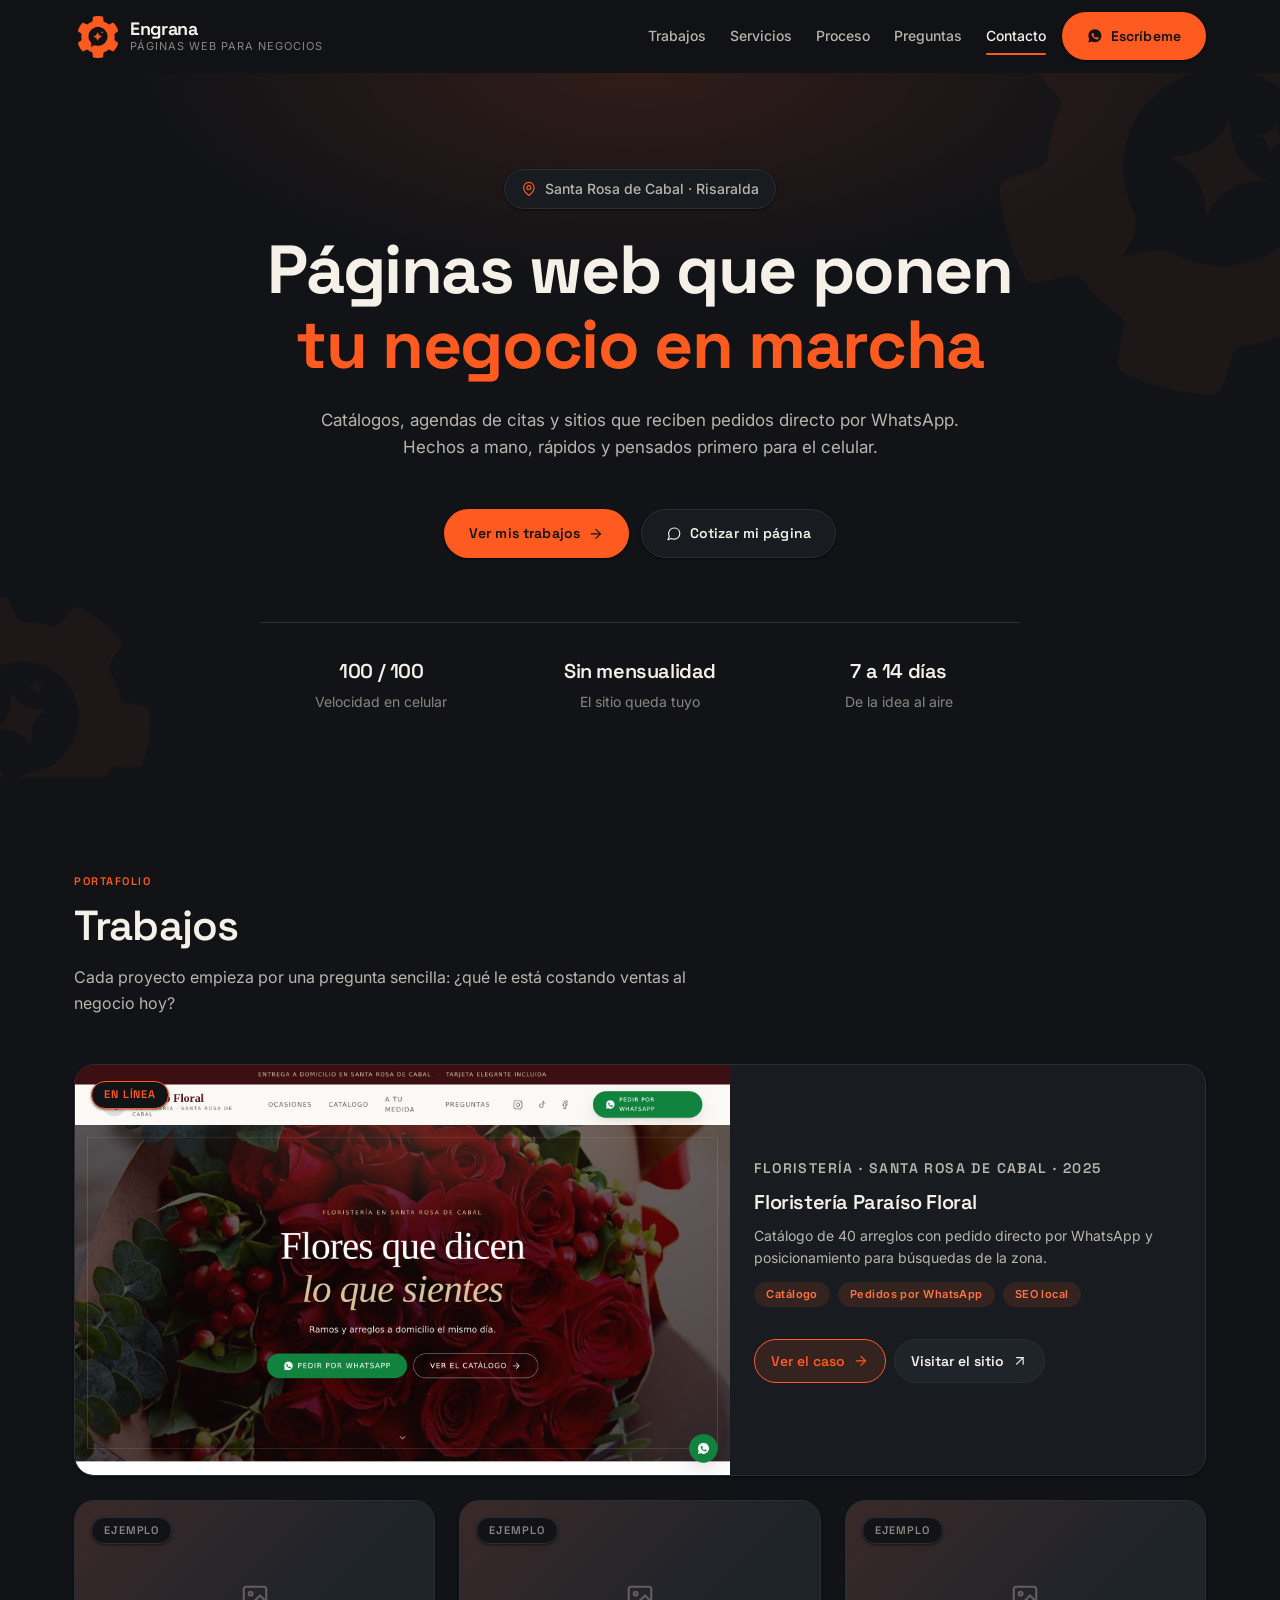
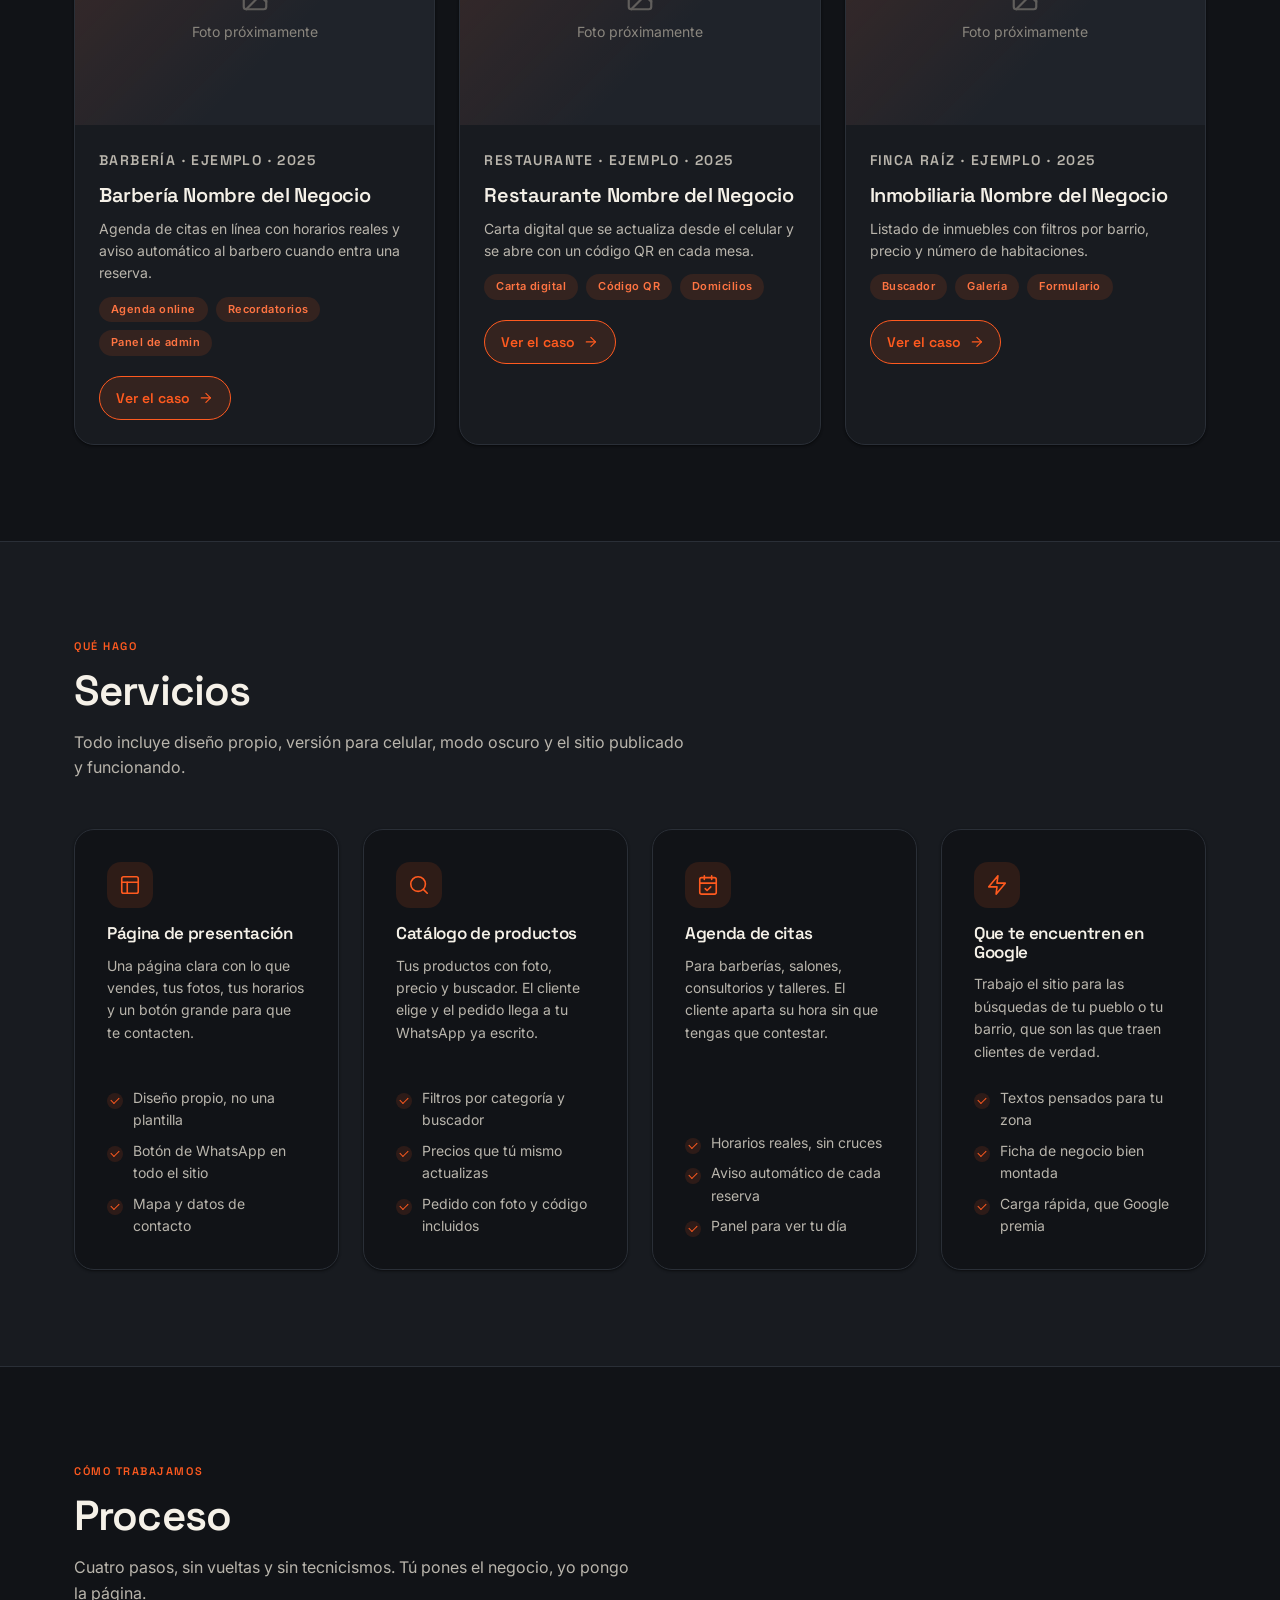
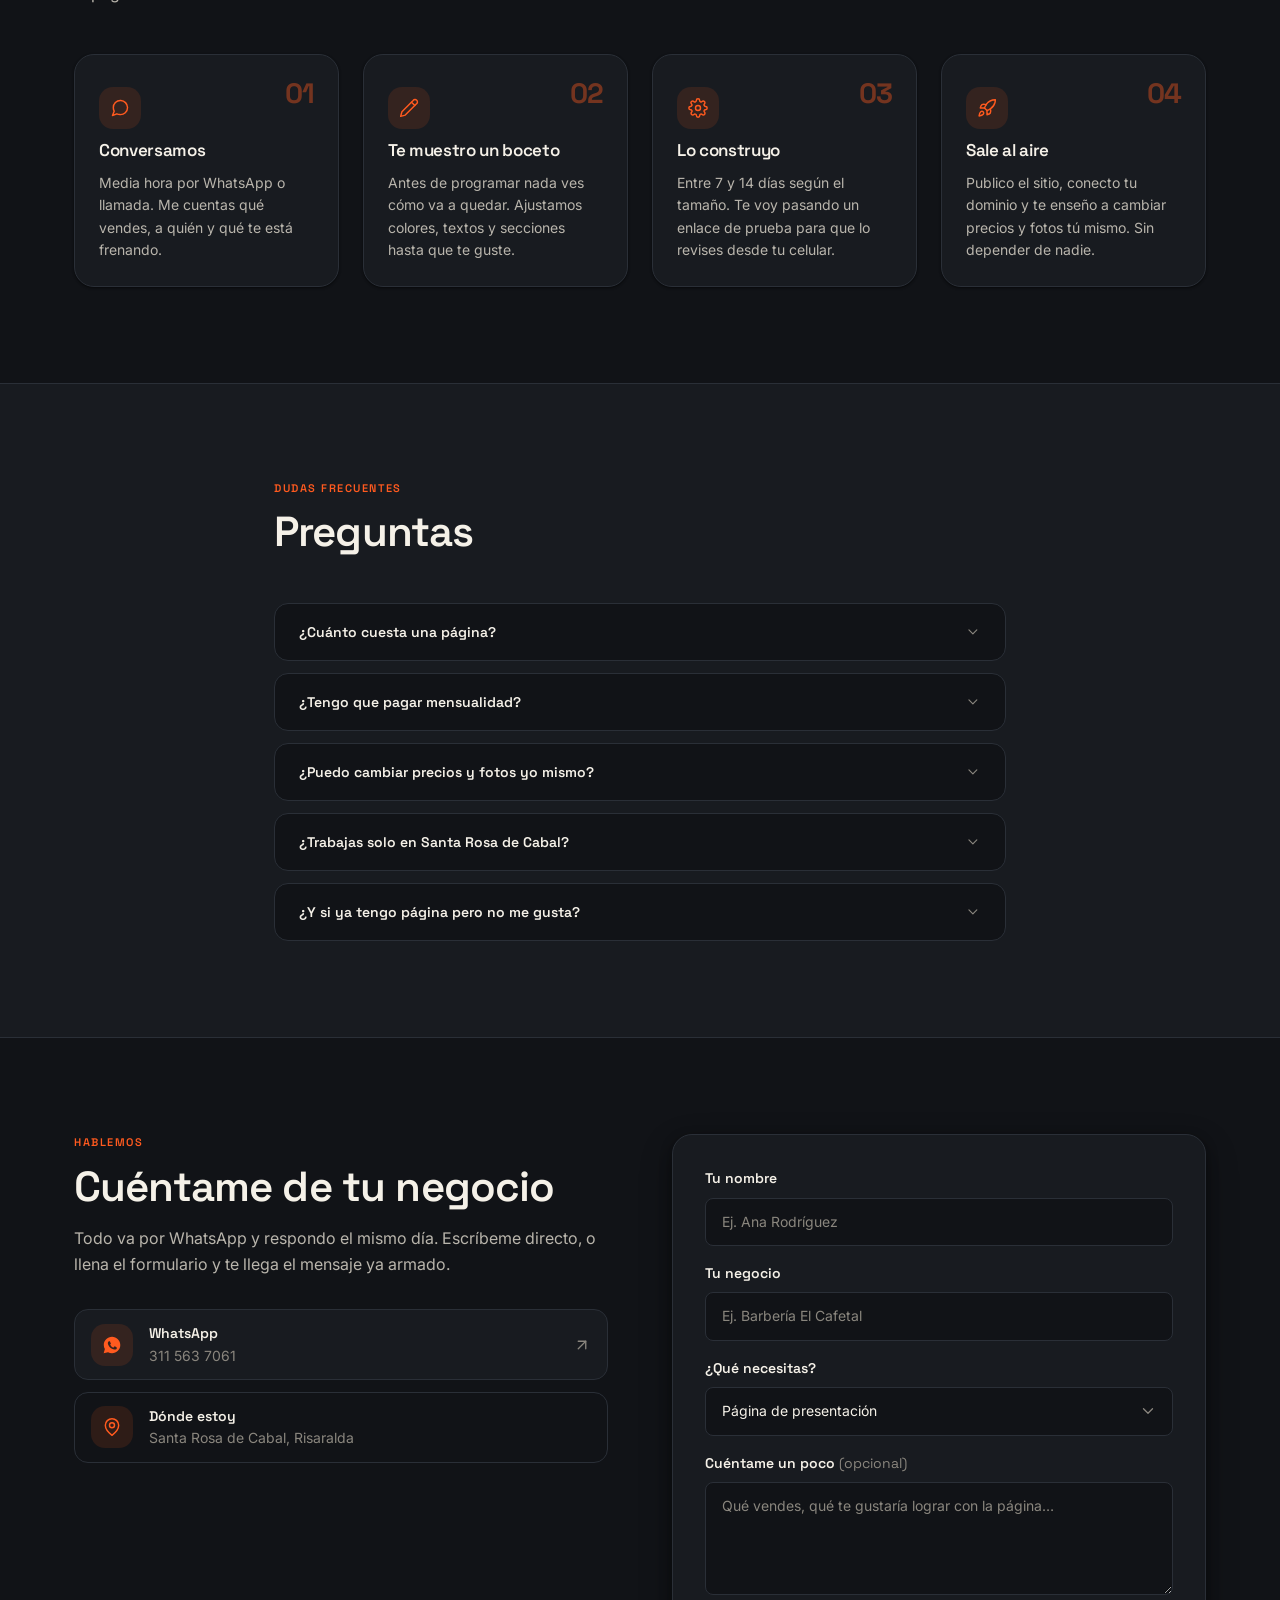
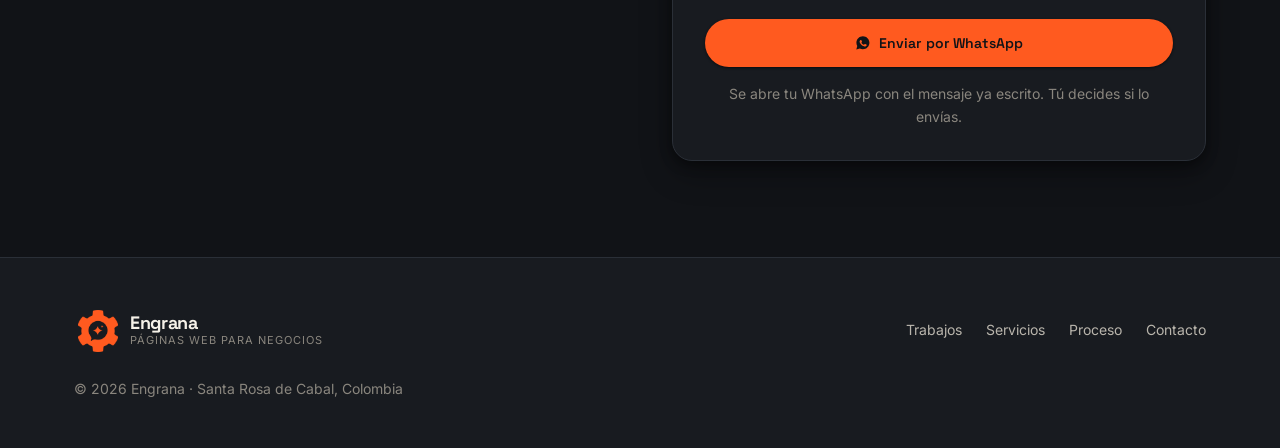
==== commit 2d5eefcd: "Deja WhatsApp como unica via de contacto Quita la tarjeta de correo de la seccion de contacto, su ic" ====
--- a/engrana/index.html
+++ b/engrana/index.html
@@ -43,7 +43,6 @@
     <symbol id="i-arrow-up-right" viewBox="0 0 24 24"><path d="M7 17 17 7"/><path d="M7 7h10v10"/></symbol>
     <symbol id="i-check" viewBox="0 0 24 24"><path d="M20 6 9 17l-5-5"/></symbol>
     <symbol id="i-whatsapp" viewBox="0 0 24 24"><path d="M12.04 2C6.58 2 2.13 6.45 2.13 11.91c0 1.75.46 3.45 1.32 4.95L2 22l5.25-1.38a9.9 9.9 0 0 0 4.79 1.22h.01c5.46 0 9.91-4.45 9.91-9.91C21.96 6.45 17.5 2 12.04 2zm5.8 14.16c-.24.68-1.4 1.3-1.94 1.34-.5.05-.96.23-3.23-.67-2.72-1.07-4.44-3.85-4.57-4.03-.13-.18-1.09-1.45-1.09-2.76 0-1.31.69-1.96.93-2.22.24-.27.53-.34.71-.34.18 0 .35 0 .51.01.16.01.38-.06.6.46.22.53.76 1.83.83 1.96.07.13.11.29.02.47-.09.18-.13.29-.26.45-.13.16-.28.35-.4.47-.13.13-.27.28-.12.54.15.27.68 1.12 1.46 1.81 1 .89 1.85 1.17 2.11 1.3.27.13.42.11.58-.07.16-.18.67-.78.85-1.05.18-.27.36-.22.6-.13.24.09 1.54.73 1.8.86.27.13.44.2.51.31.07.11.07.65-.17 1.33z"/></symbol>
-    <symbol id="i-mail" viewBox="0 0 24 24"><rect x="2" y="4" width="20" height="16" rx="2"/><path d="m2 7 10 6 10-6"/></symbol>
     <symbol id="i-map-pin" viewBox="0 0 24 24"><path d="M20 10c0 6-8 12-8 12s-8-6-8-12a8 8 0 0 1 16 0z"/><circle cx="12" cy="10" r="3"/></symbol>
     <symbol id="i-layout" viewBox="0 0 24 24"><rect x="3" y="3" width="18" height="18" rx="2"/><path d="M3 9h18"/><path d="M9 21V9"/></symbol>
     <symbol id="i-calendar" viewBox="0 0 24 24"><rect x="3" y="4" width="18" height="18" rx="2"/><path d="M16 2v4M8 2v4M3 10h18"/><path d="m9 16 2 2 4-4"/></symbol>
@@ -285,20 +284,13 @@
       <div class="contact__txt reveal">
         <p class="kicker">Hablemos</p>
         <h2>Cuéntame de tu negocio</h2>
-        <p class="sec__sub">Respondo el mismo día. Si prefieres, llena el formulario y te llega todo armado a mi WhatsApp.</p>
+        <p class="sec__sub">Todo va por WhatsApp y respondo el mismo día. Escríbeme directo, o llena el formulario y te llega el mensaje ya armado.</p>
 
         <ul class="contact__links">
           <li>
             <a class="clink" id="waDirect" href="#">
               <span class="clink__ico"><svg class="ico ico--solid" aria-hidden="true"><use href="#i-whatsapp"/></svg></span>
               <span class="clink__txt"><strong>WhatsApp</strong><small id="waLabel">Escríbeme directo</small></span>
-              <svg class="ico clink__go" aria-hidden="true"><use href="#i-arrow-up-right"/></svg>
-            </a>
-          </li>
-          <li>
-            <a class="clink" id="mailDirect" href="#">
-              <span class="clink__ico"><svg class="ico" aria-hidden="true"><use href="#i-mail"/></svg></span>
-              <span class="clink__txt"><strong>Correo</strong><small id="mailLabel">—</small></span>
               <svg class="ico clink__go" aria-hidden="true"><use href="#i-arrow-up-right"/></svg>
             </a>
           </li>
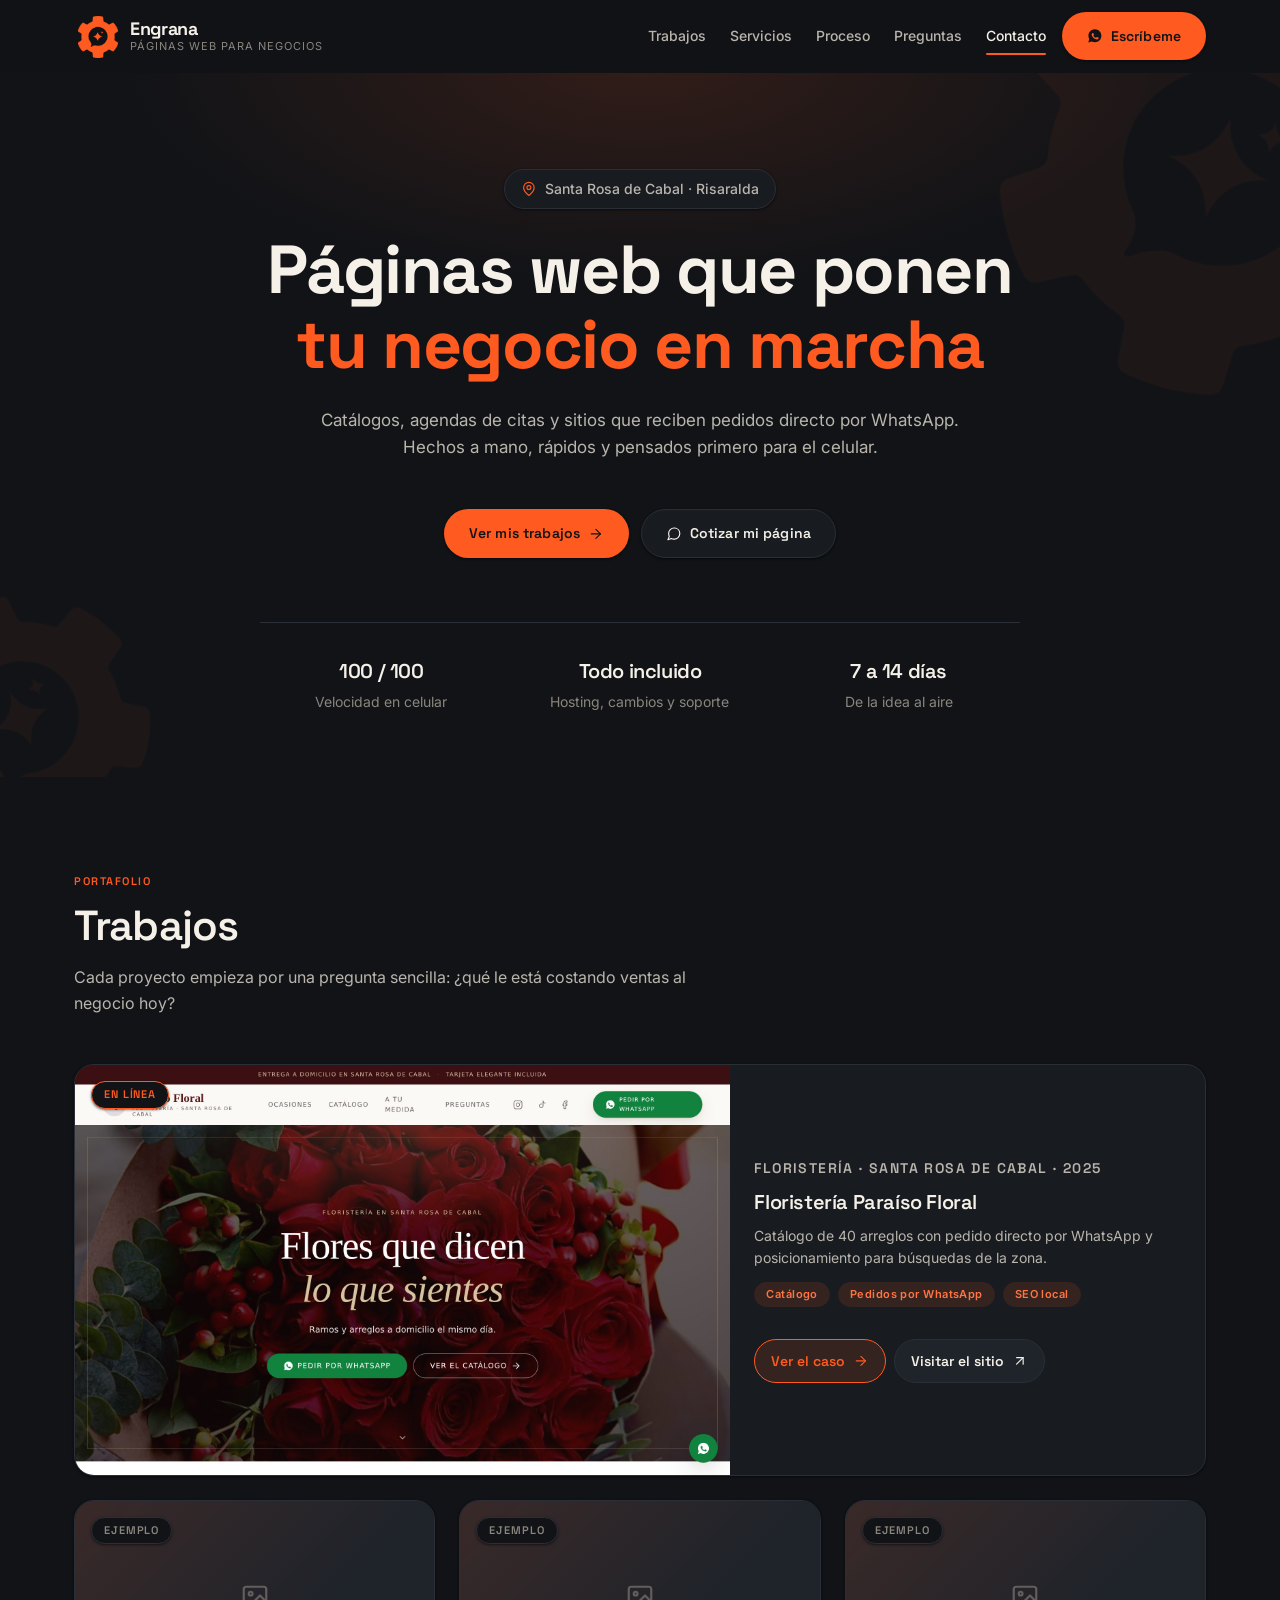
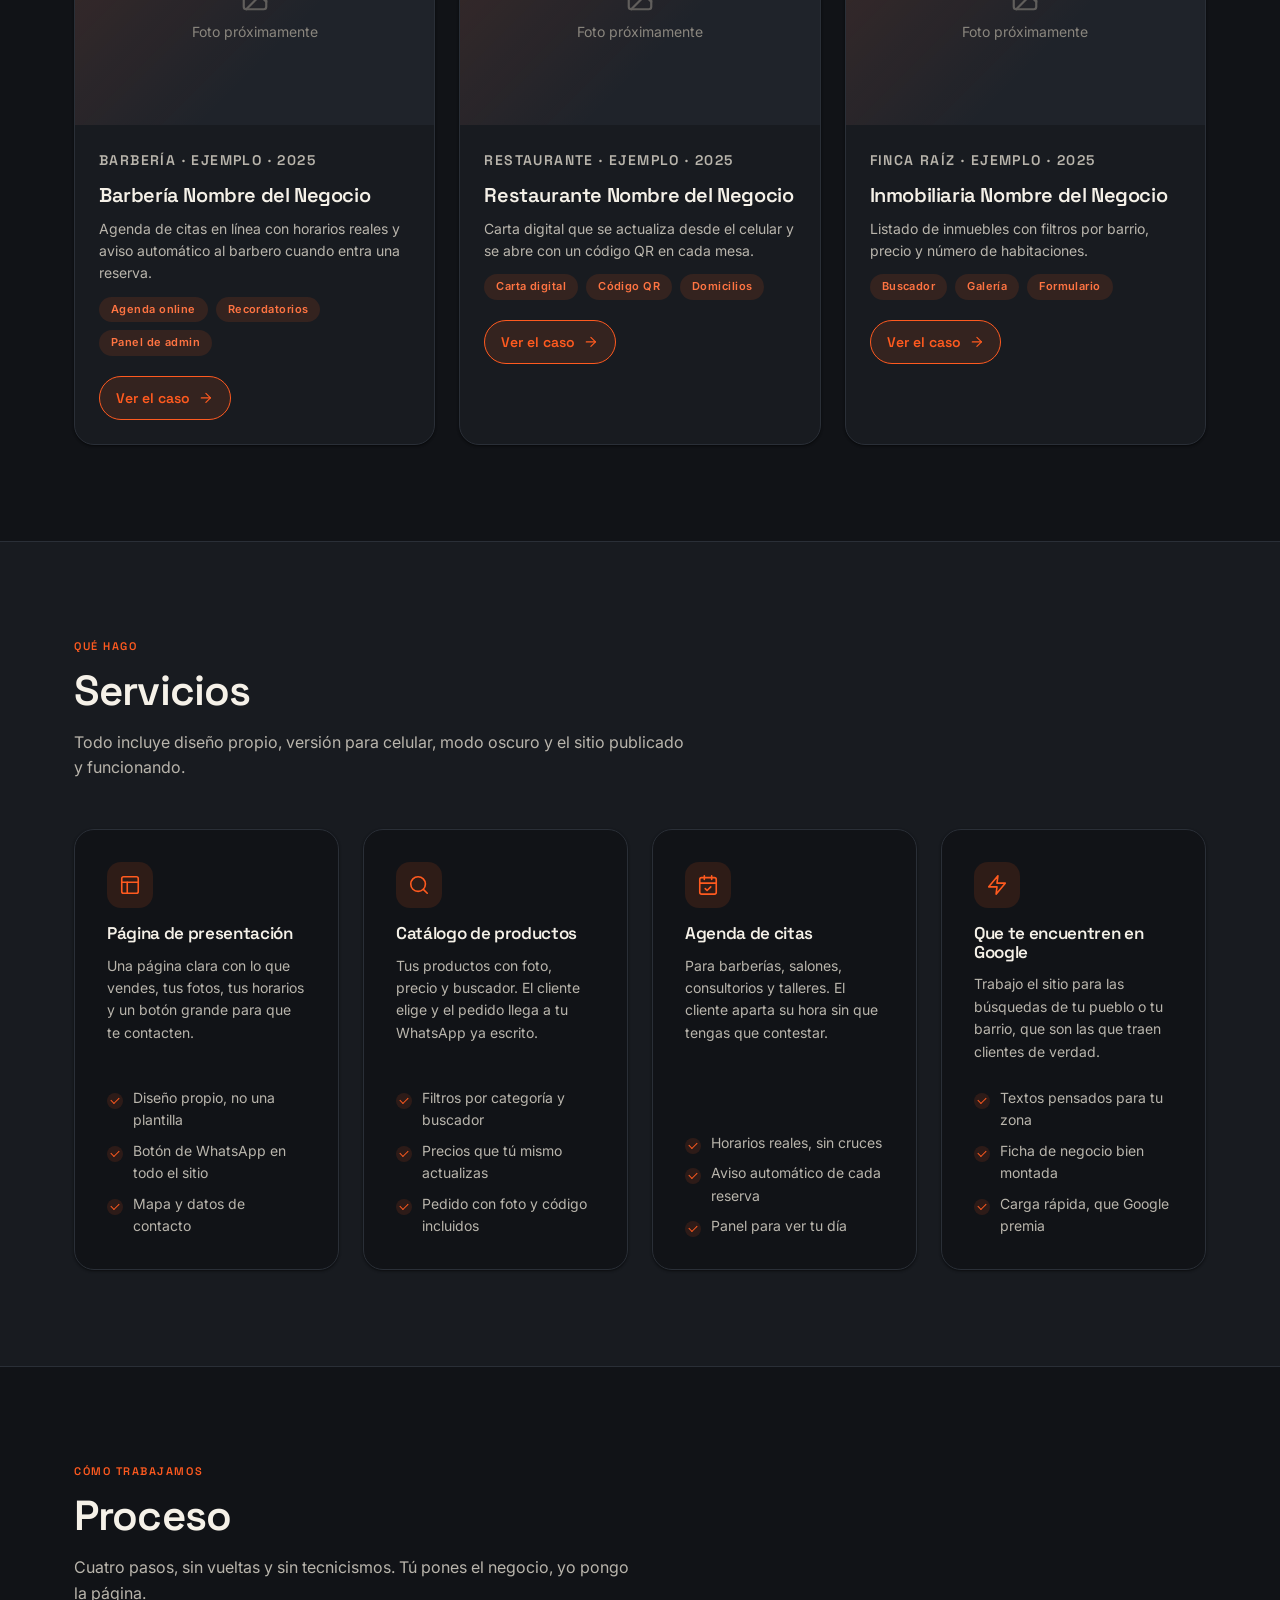
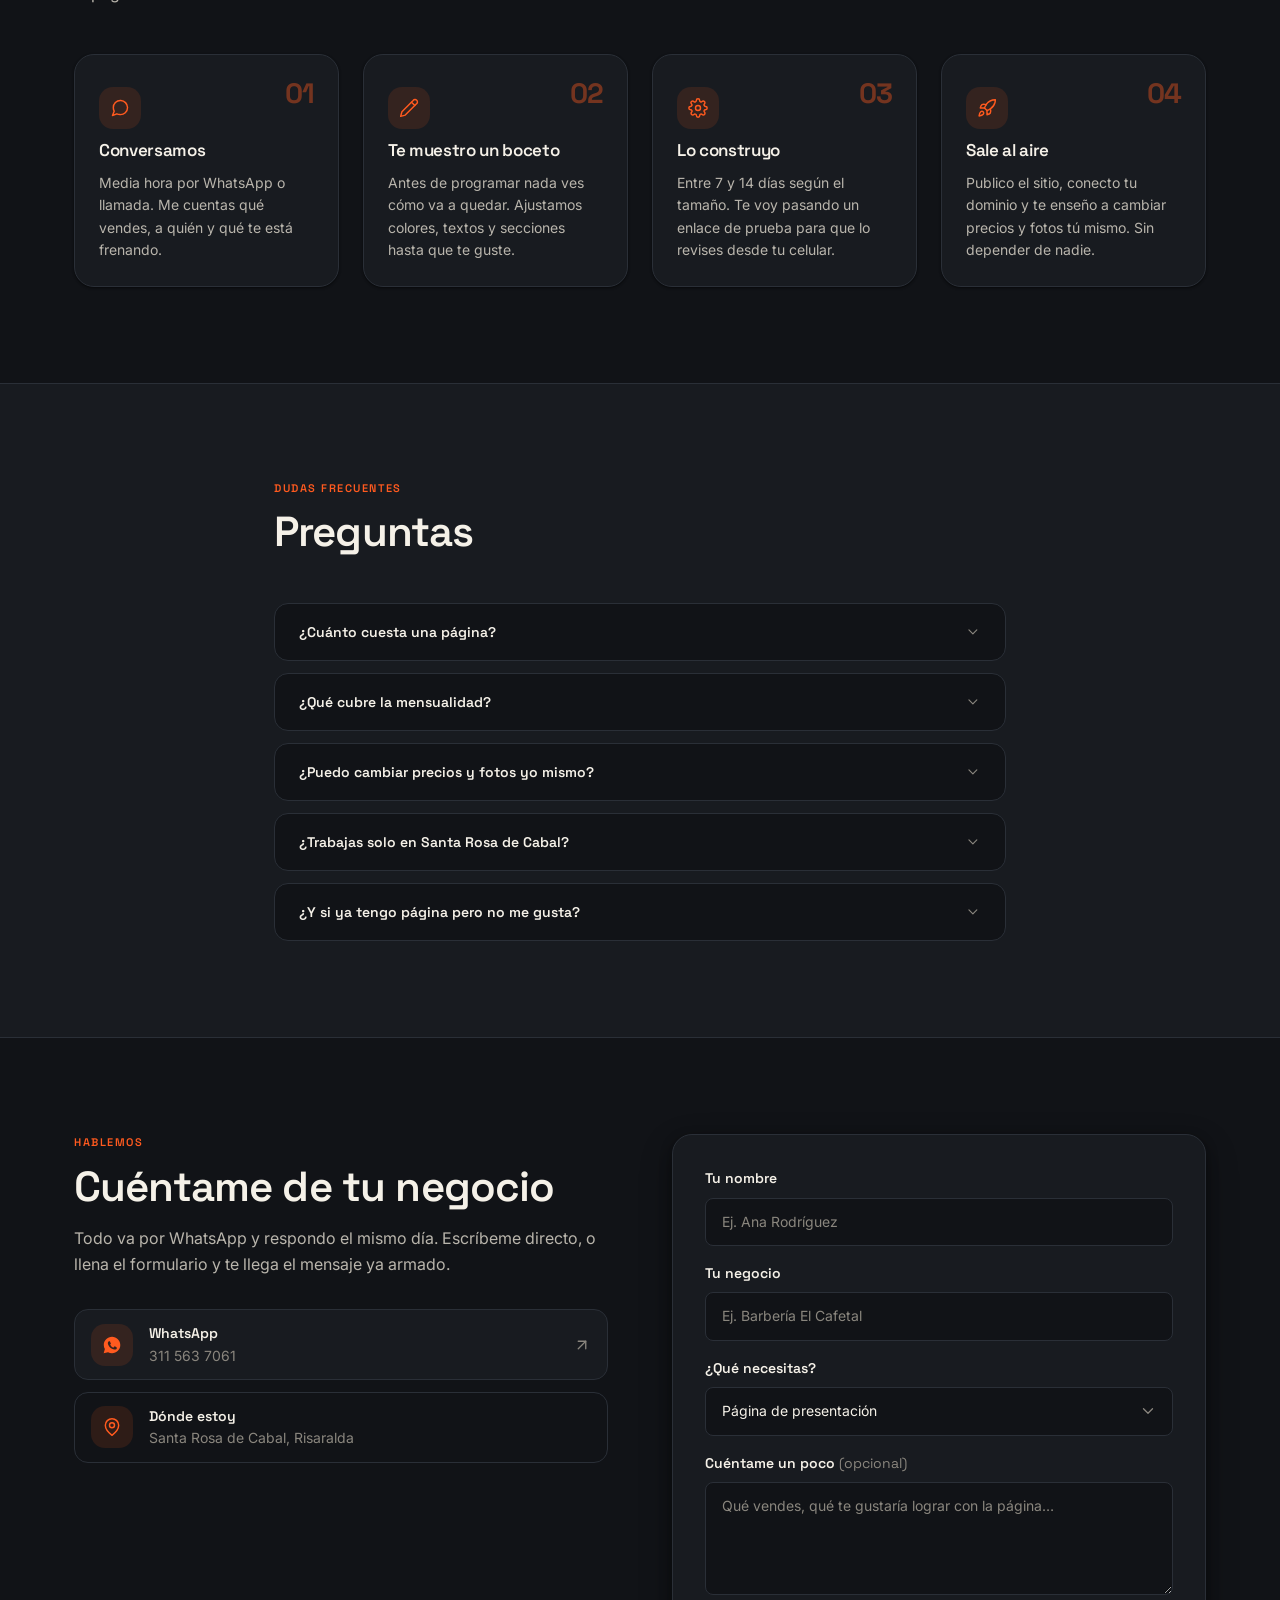
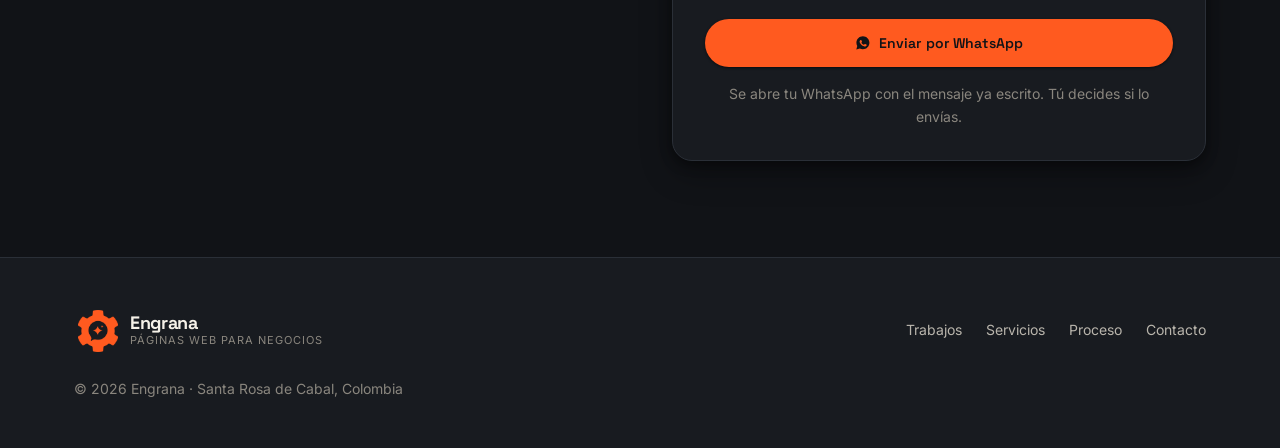
==== commit 5af63c8a: "Corrige el modelo de cobro: hay mensualidad El sitio afirmaba lo contrario. Ahora dice que son dos v" ====
--- a/engrana/index.html
+++ b/engrana/index.html
@@ -130,7 +130,7 @@
 
     <ul class="stats reveal">
       <li><strong>100 / 100</strong><span>Velocidad en celular</span></li>
-      <li><strong>Sin mensualidad</strong><span>El sitio queda tuyo</span></li>
+      <li><strong>Todo incluido</strong><span>Hosting, cambios y soporte</span></li>
       <li><strong>7 a 14 días</strong><span>De la idea al aire</span></li>
     </ul>
   </div>
@@ -255,15 +255,15 @@
     <div class="faq">
       <details class="qa reveal">
         <summary>¿Cuánto cuesta una página?<svg class="ico" aria-hidden="true"><use href="#i-chevron-down"/></svg></summary>
-        <p>Depende del tamaño: no es lo mismo una página de presentación que un catálogo de cien productos o una agenda de citas. Te paso un precio cerrado antes de empezar, sin sorpresas después. Escríbeme y lo calculamos con tu caso puntual.</p>
-      </details>
-      <details class="qa reveal">
-        <summary>¿Tengo que pagar mensualidad?<svg class="ico" aria-hidden="true"><use href="#i-chevron-down"/></svg></summary>
-        <p>No por la página. El sitio queda tuyo. Lo único que se paga aparte es el dominio propio (el <em>.com</em>), que se renueva una vez al año y se paga directo al proveedor, no a mí.</p>
+        <p>Son dos valores: un pago por construir la página y una mensualidad por mantenerla. Los dos dependen del tamaño, porque no es lo mismo una página de presentación que un catálogo de cien productos o una agenda de citas. Te paso las dos cifras cerradas antes de empezar, sin sorpresas después. Escríbeme y lo calculamos con tu caso.</p>
+      </details>
+      <details class="qa reveal">
+        <summary>¿Qué cubre la mensualidad?<svg class="ico" aria-hidden="true"><use href="#i-chevron-down"/></svg></summary>
+        <p>Tres cosas: que el sitio y tu dominio sigan en línea y pagos, los cambios de contenido que necesites (precios, fotos, productos, textos) y el soporte si algo se daña. No tienes que contratar hosting aparte, ni acordarte de renovar el dominio, ni pagar cada vez que quieras cambiar un precio. De eso me encargo yo.</p>
       </details>
       <details class="qa reveal">
         <summary>¿Puedo cambiar precios y fotos yo mismo?<svg class="ico" aria-hidden="true"><use href="#i-chevron-down"/></svg></summary>
-        <p>Sí. Dejo los productos y los textos en un solo archivo bien marcado y te enseño a editarlo. Si prefieres no tocar nada, también puedo encargarme yo de los cambios.</p>
+        <p>Como prefieras. Dejo los productos y los textos en un solo archivo bien marcado y te enseño a editarlo, por si te gusta tener el control. Y si prefieres no tocar nada, me escribes el cambio por WhatsApp y lo hago yo: eso ya va incluido en la mensualidad.</p>
       </details>
       <details class="qa reveal">
         <summary>¿Trabajas solo en Santa Rosa de Cabal?<svg class="ico" aria-hidden="true"><use href="#i-chevron-down"/></svg></summary>
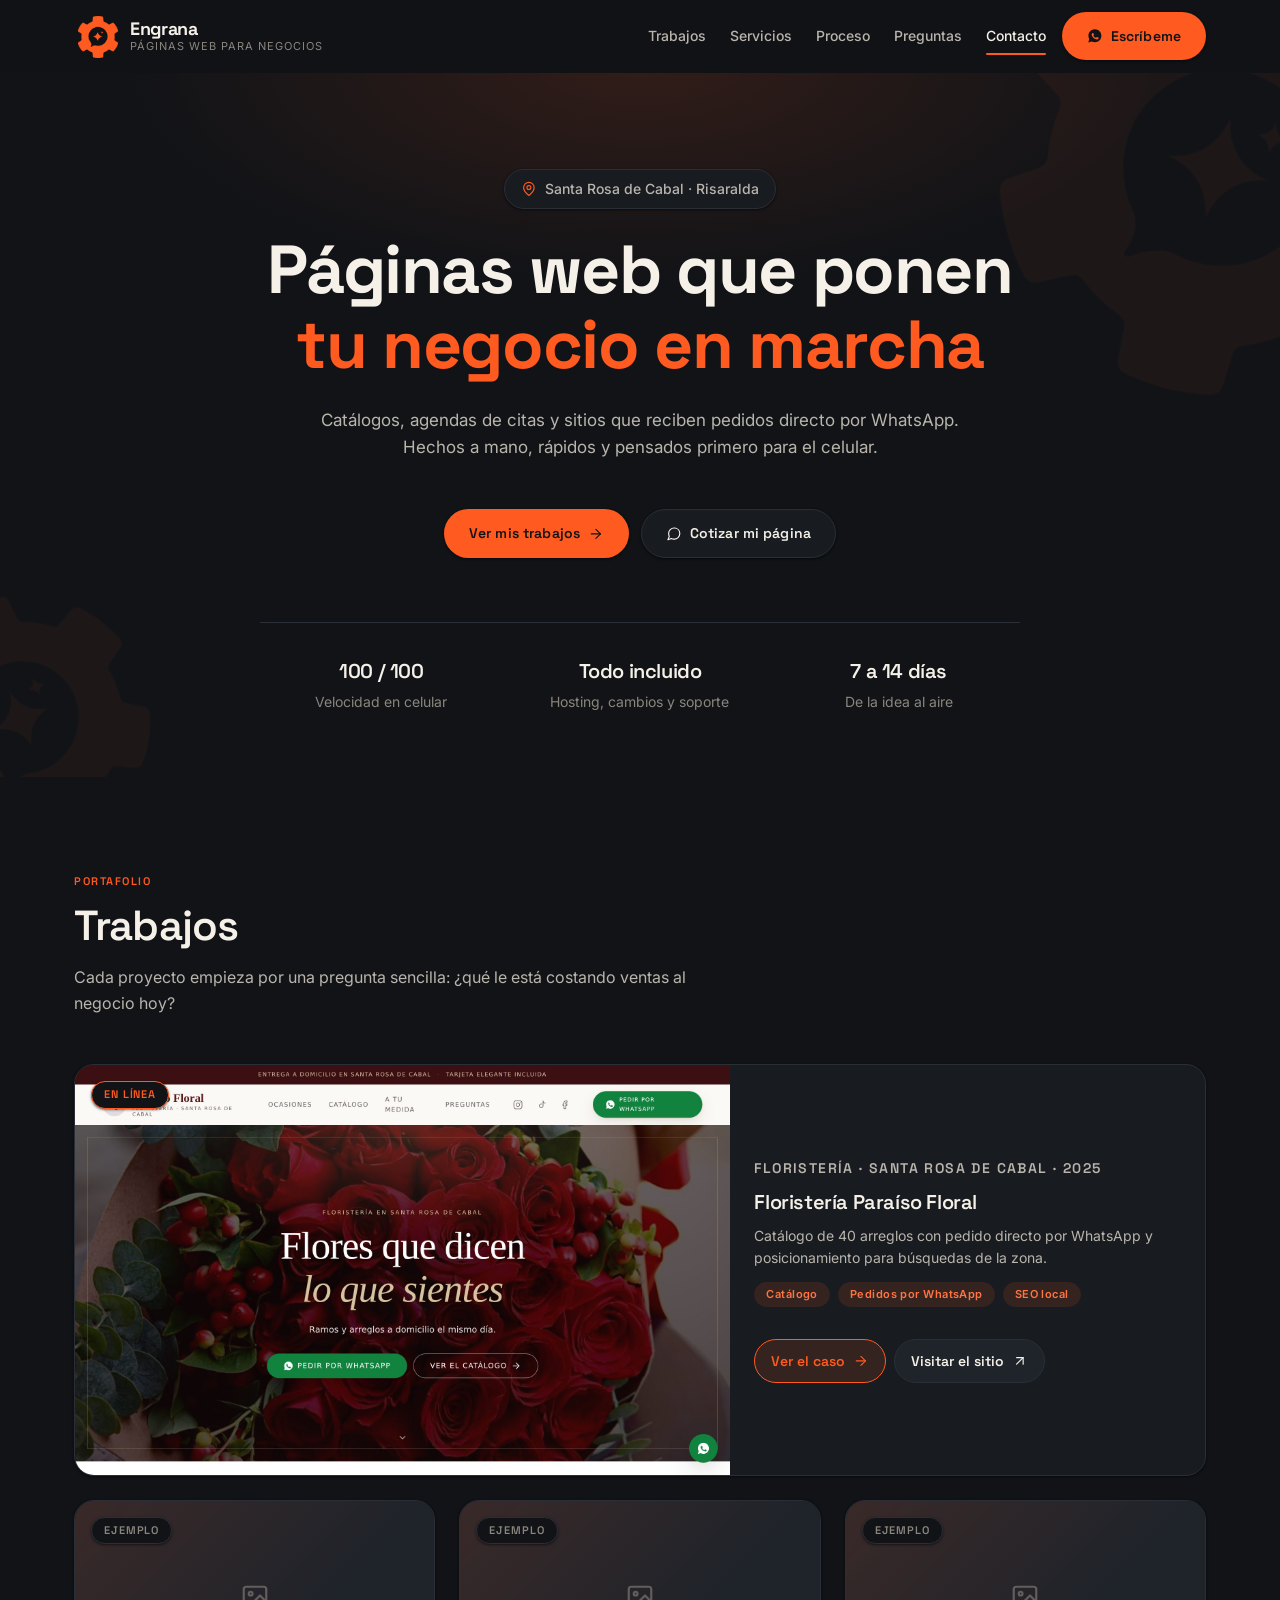
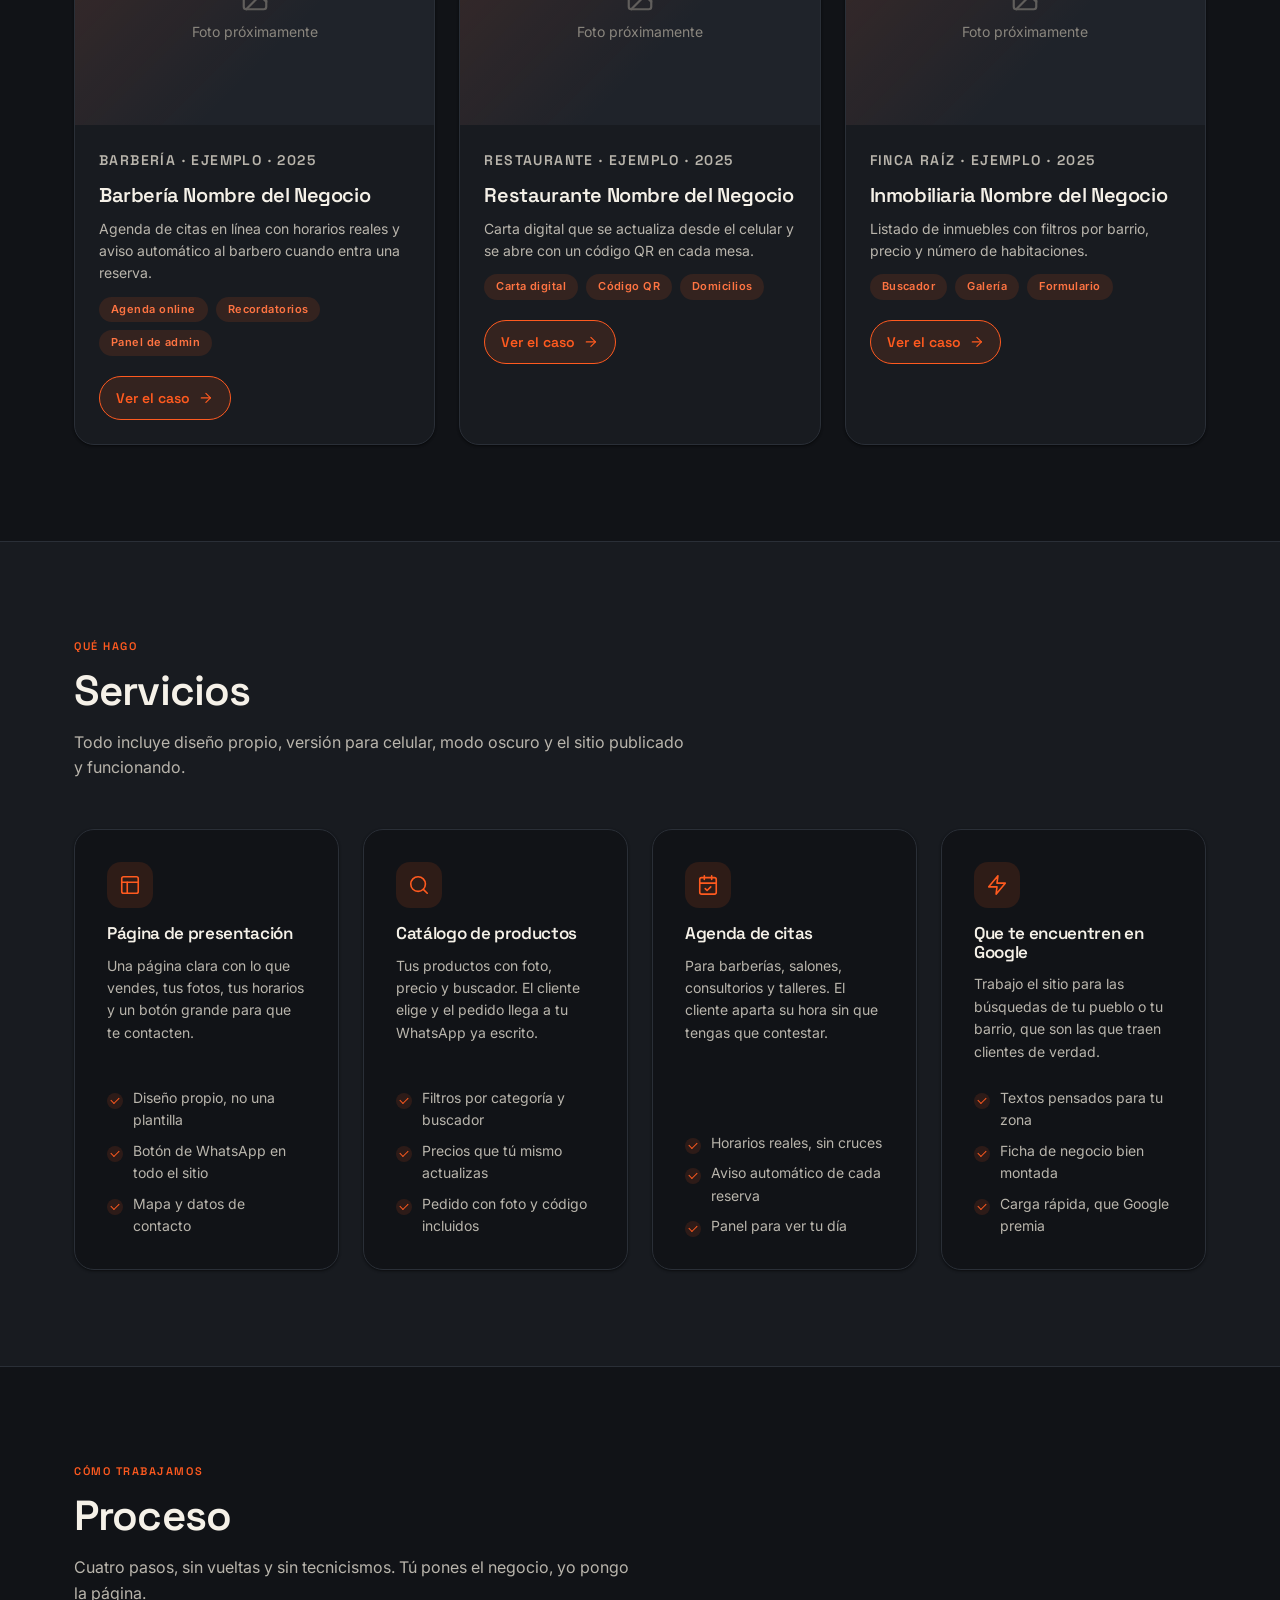
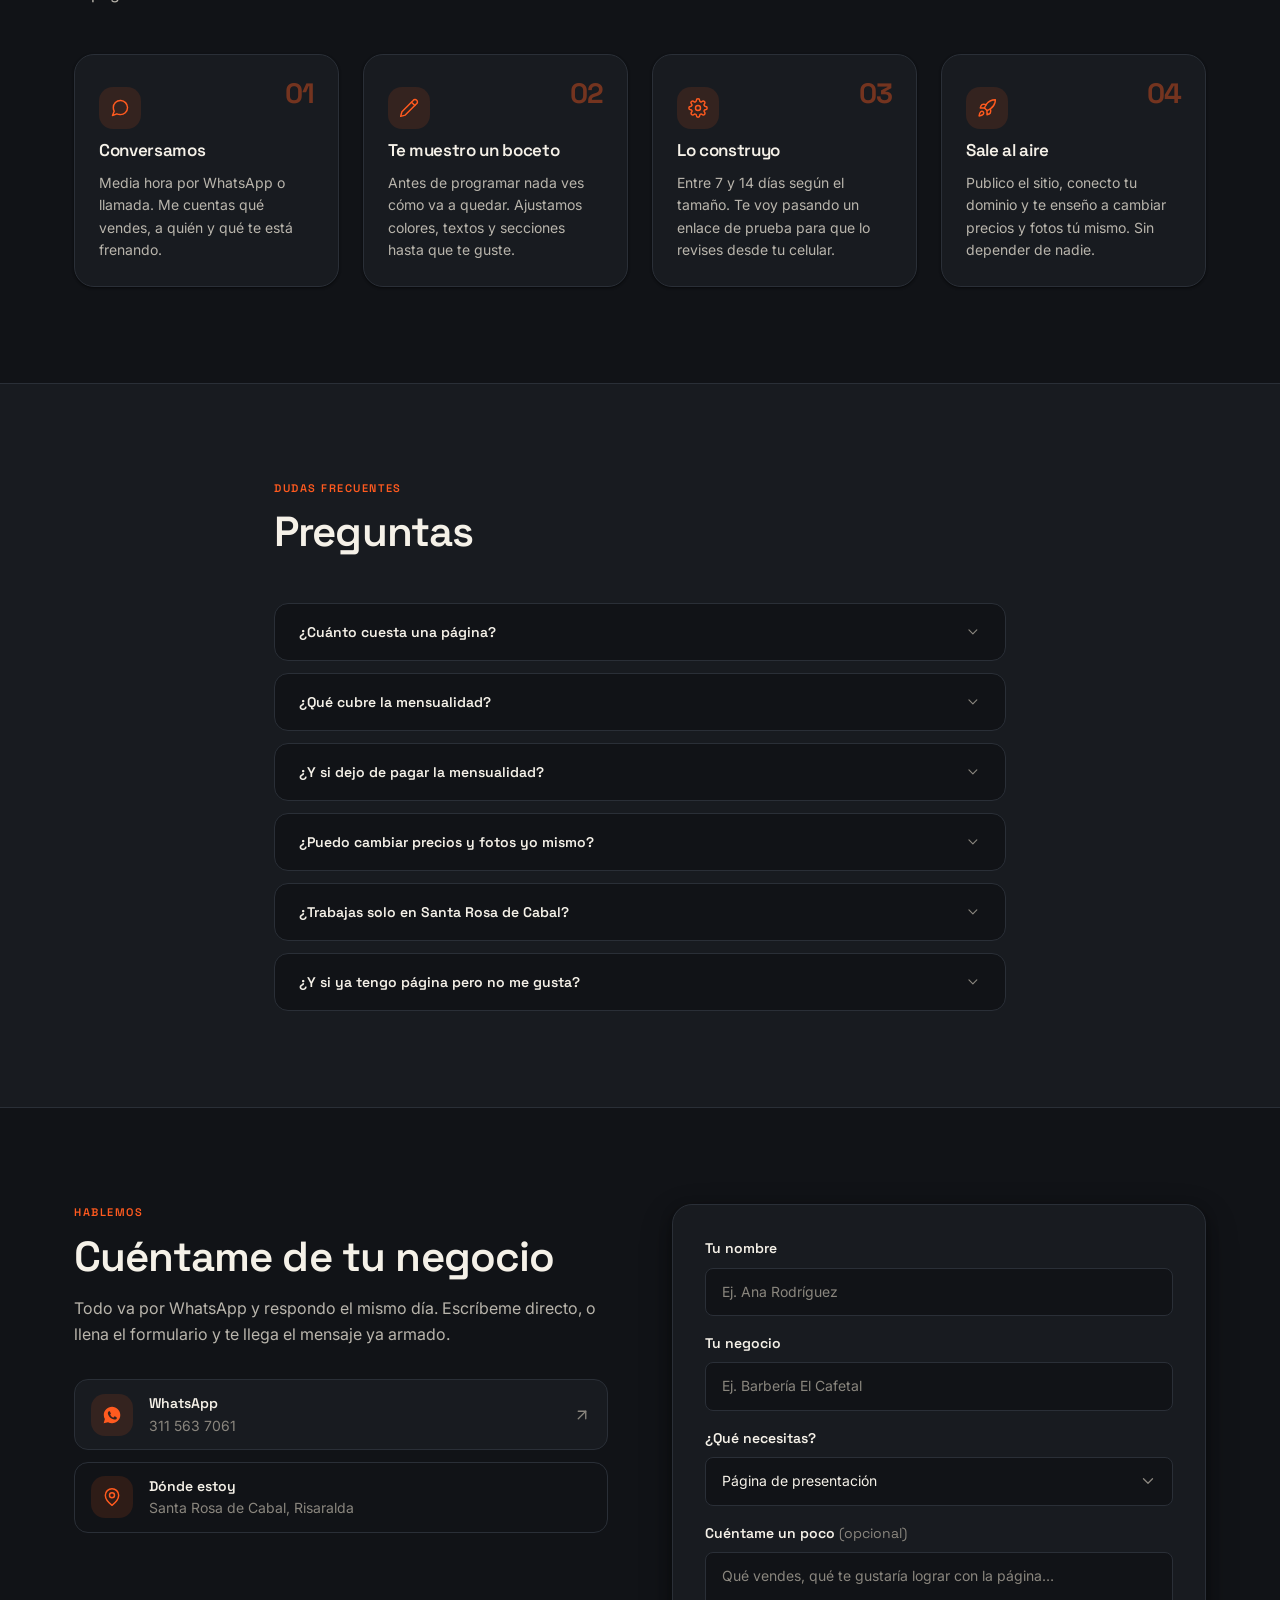
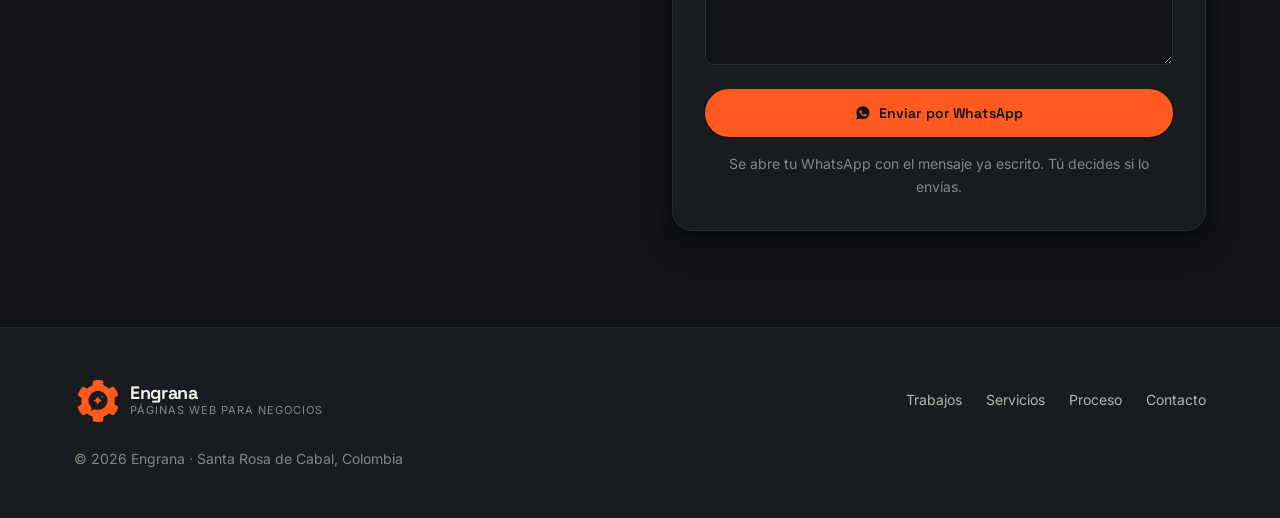
==== commit bd3e9624: "Agrega la pregunta de que pasa al dejar de pagar Nueva pregunta frecuente, despues de la de la mensu" ====
--- a/engrana/index.html
+++ b/engrana/index.html
@@ -262,6 +262,10 @@
         <p>Tres cosas: que el sitio y tu dominio sigan en línea y pagos, los cambios de contenido que necesites (precios, fotos, productos, textos) y el soporte si algo se daña. No tienes que contratar hosting aparte, ni acordarte de renovar el dominio, ni pagar cada vez que quieras cambiar un precio. De eso me encargo yo.</p>
       </details>
       <details class="qa reveal">
+        <summary>¿Y si dejo de pagar la mensualidad?<svg class="ico" aria-hidden="true"><use href="#i-chevron-down"/></svg></summary>
+        <p>El sitio sale del aire. La mensualidad es la que sostiene el hosting y el dominio, así que mientras esté pendiente la página deja de estar en línea. Te lo digo de frente desde el principio, para que lo tengas claro antes de empezar y no sea una sorpresa después.</p>
+      </details>
+      <details class="qa reveal">
         <summary>¿Puedo cambiar precios y fotos yo mismo?<svg class="ico" aria-hidden="true"><use href="#i-chevron-down"/></svg></summary>
         <p>Como prefieras. Dejo los productos y los textos en un solo archivo bien marcado y te enseño a editarlo, por si te gusta tener el control. Y si prefieres no tocar nada, me escribes el cambio por WhatsApp y lo hago yo: eso ya va incluido en la mensualidad.</p>
       </details>
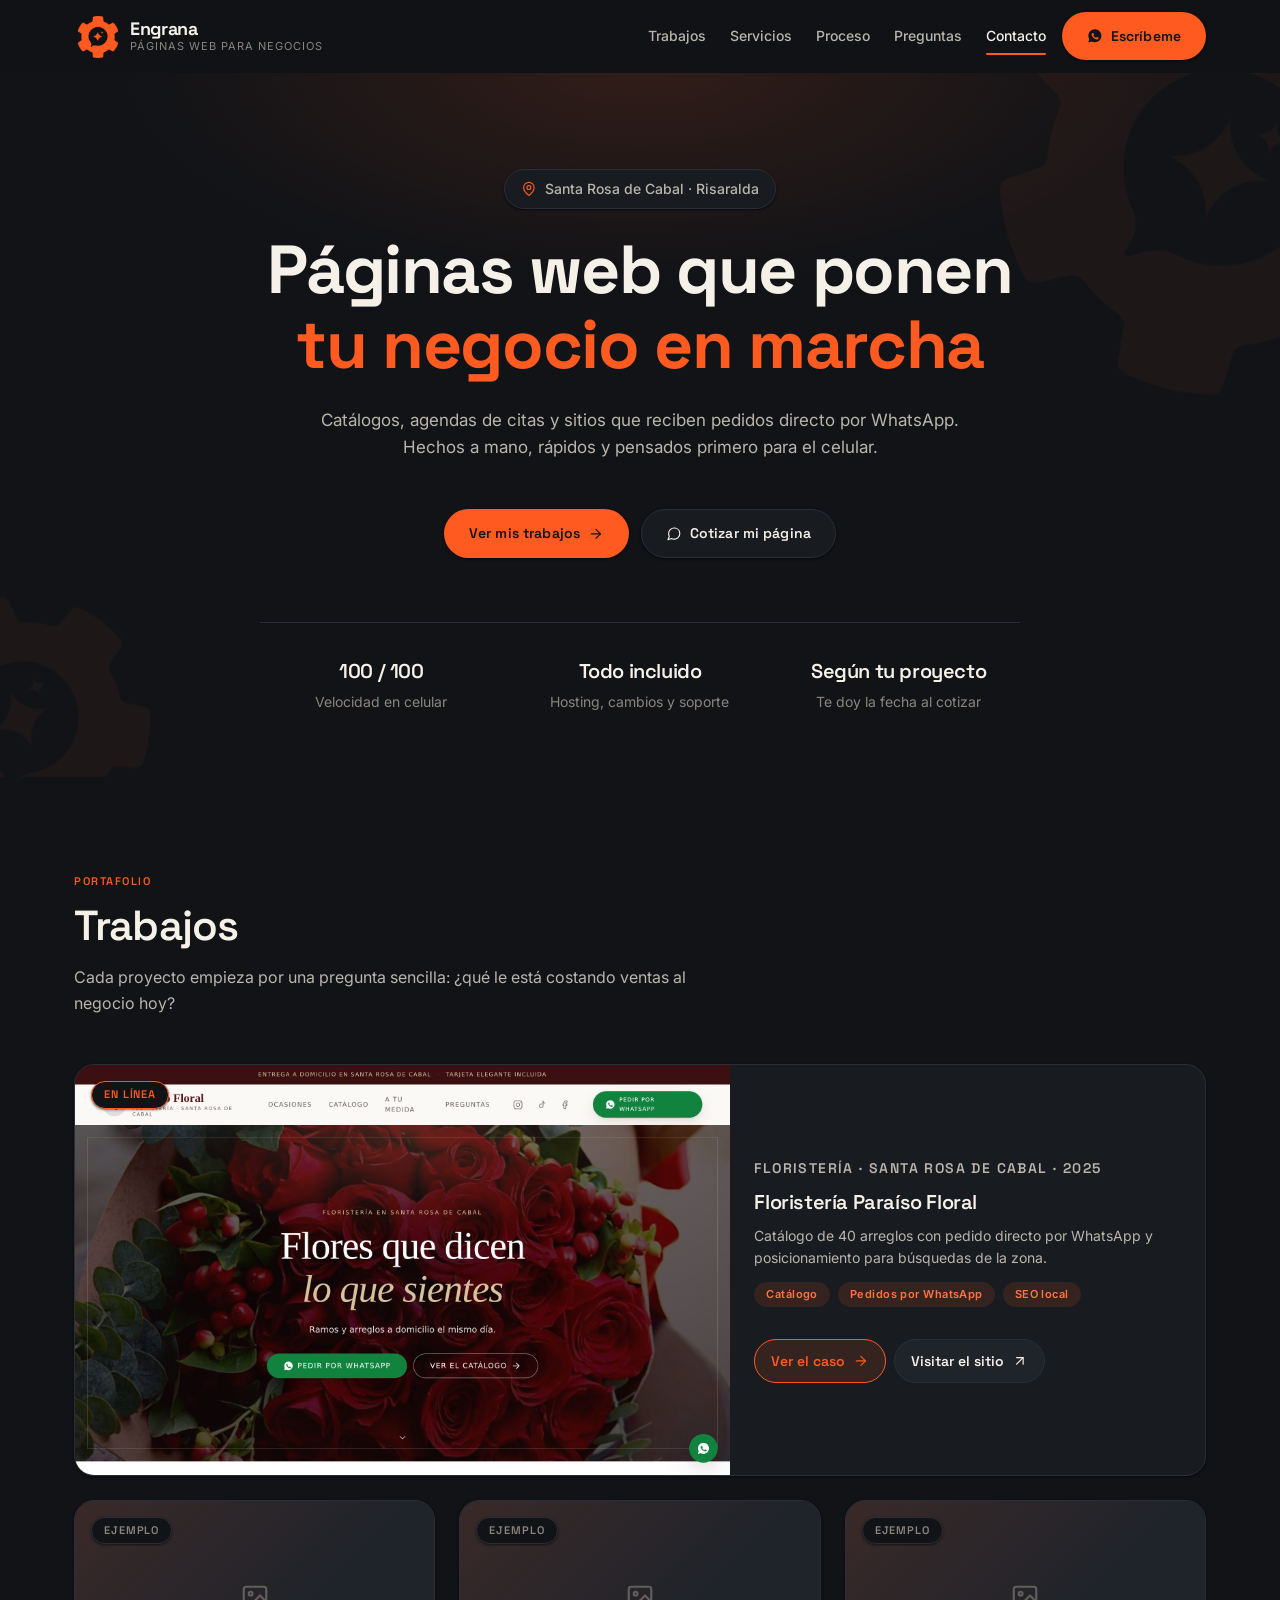
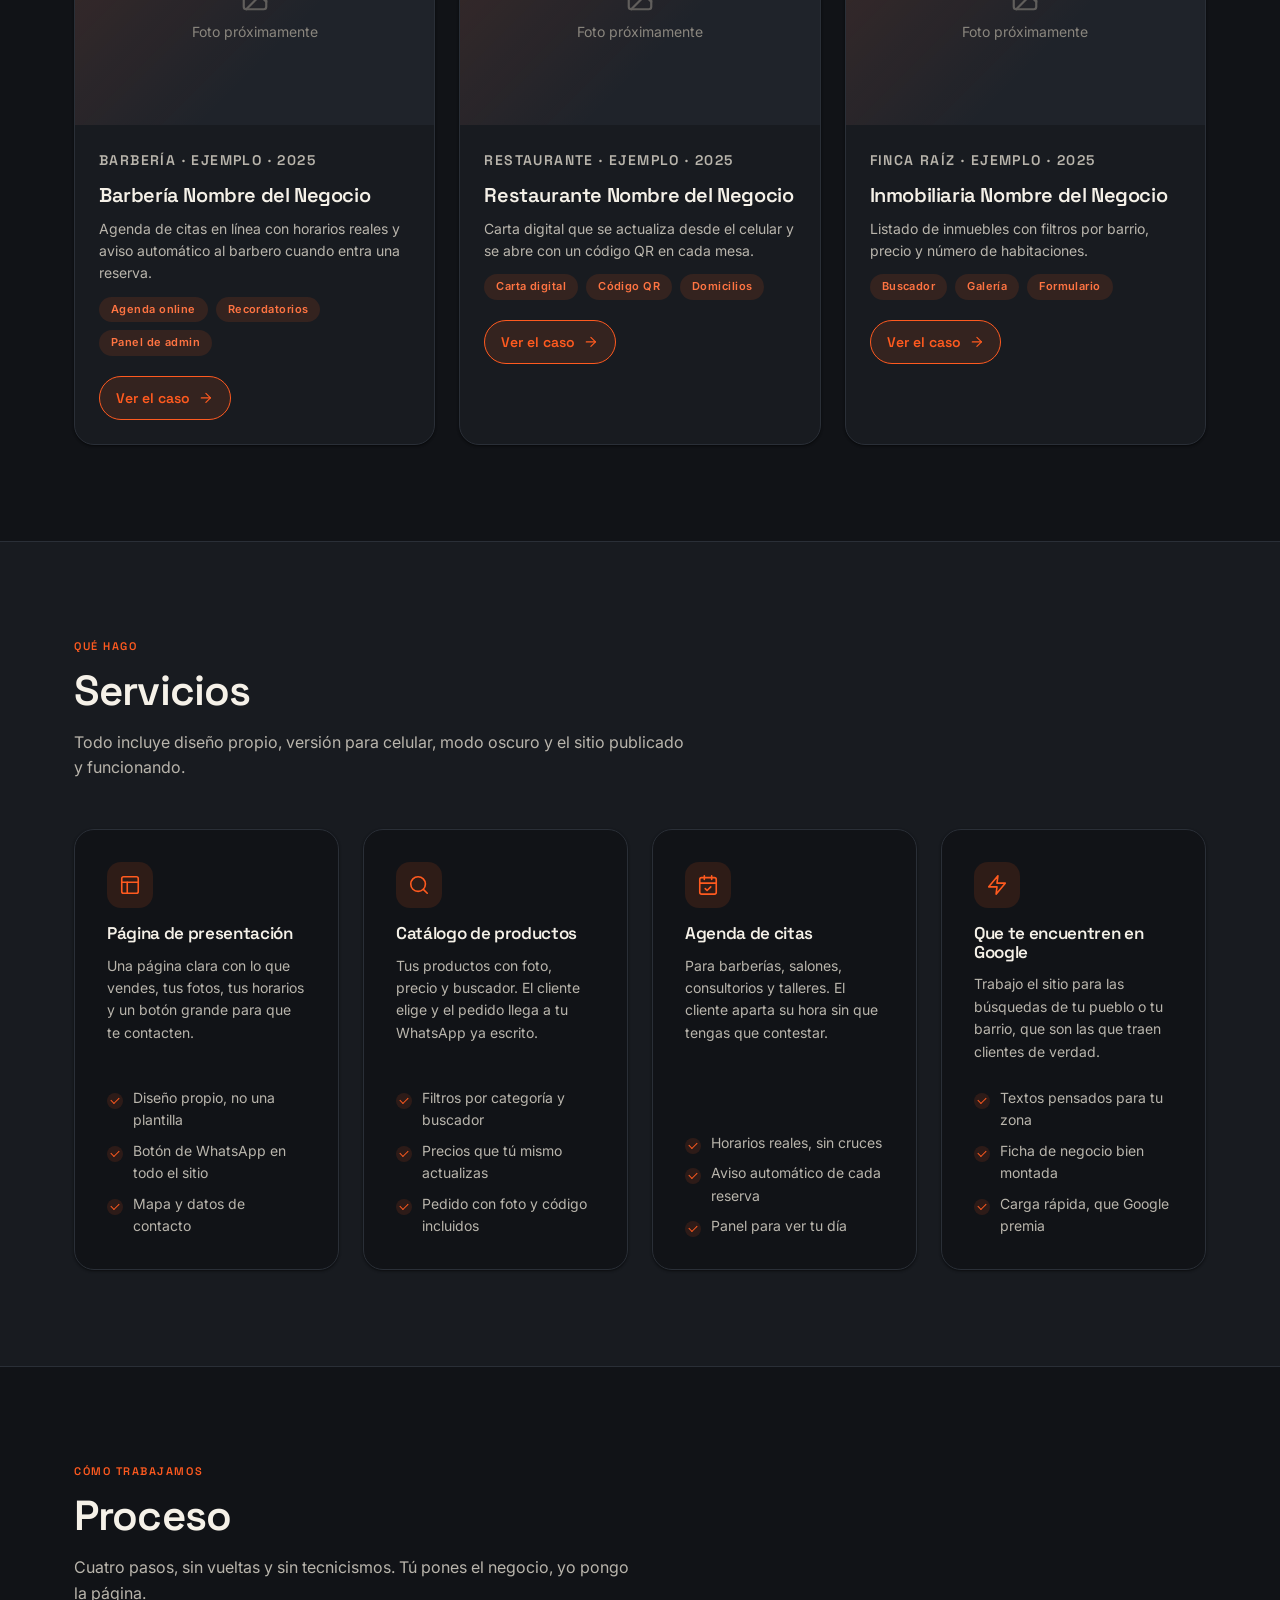
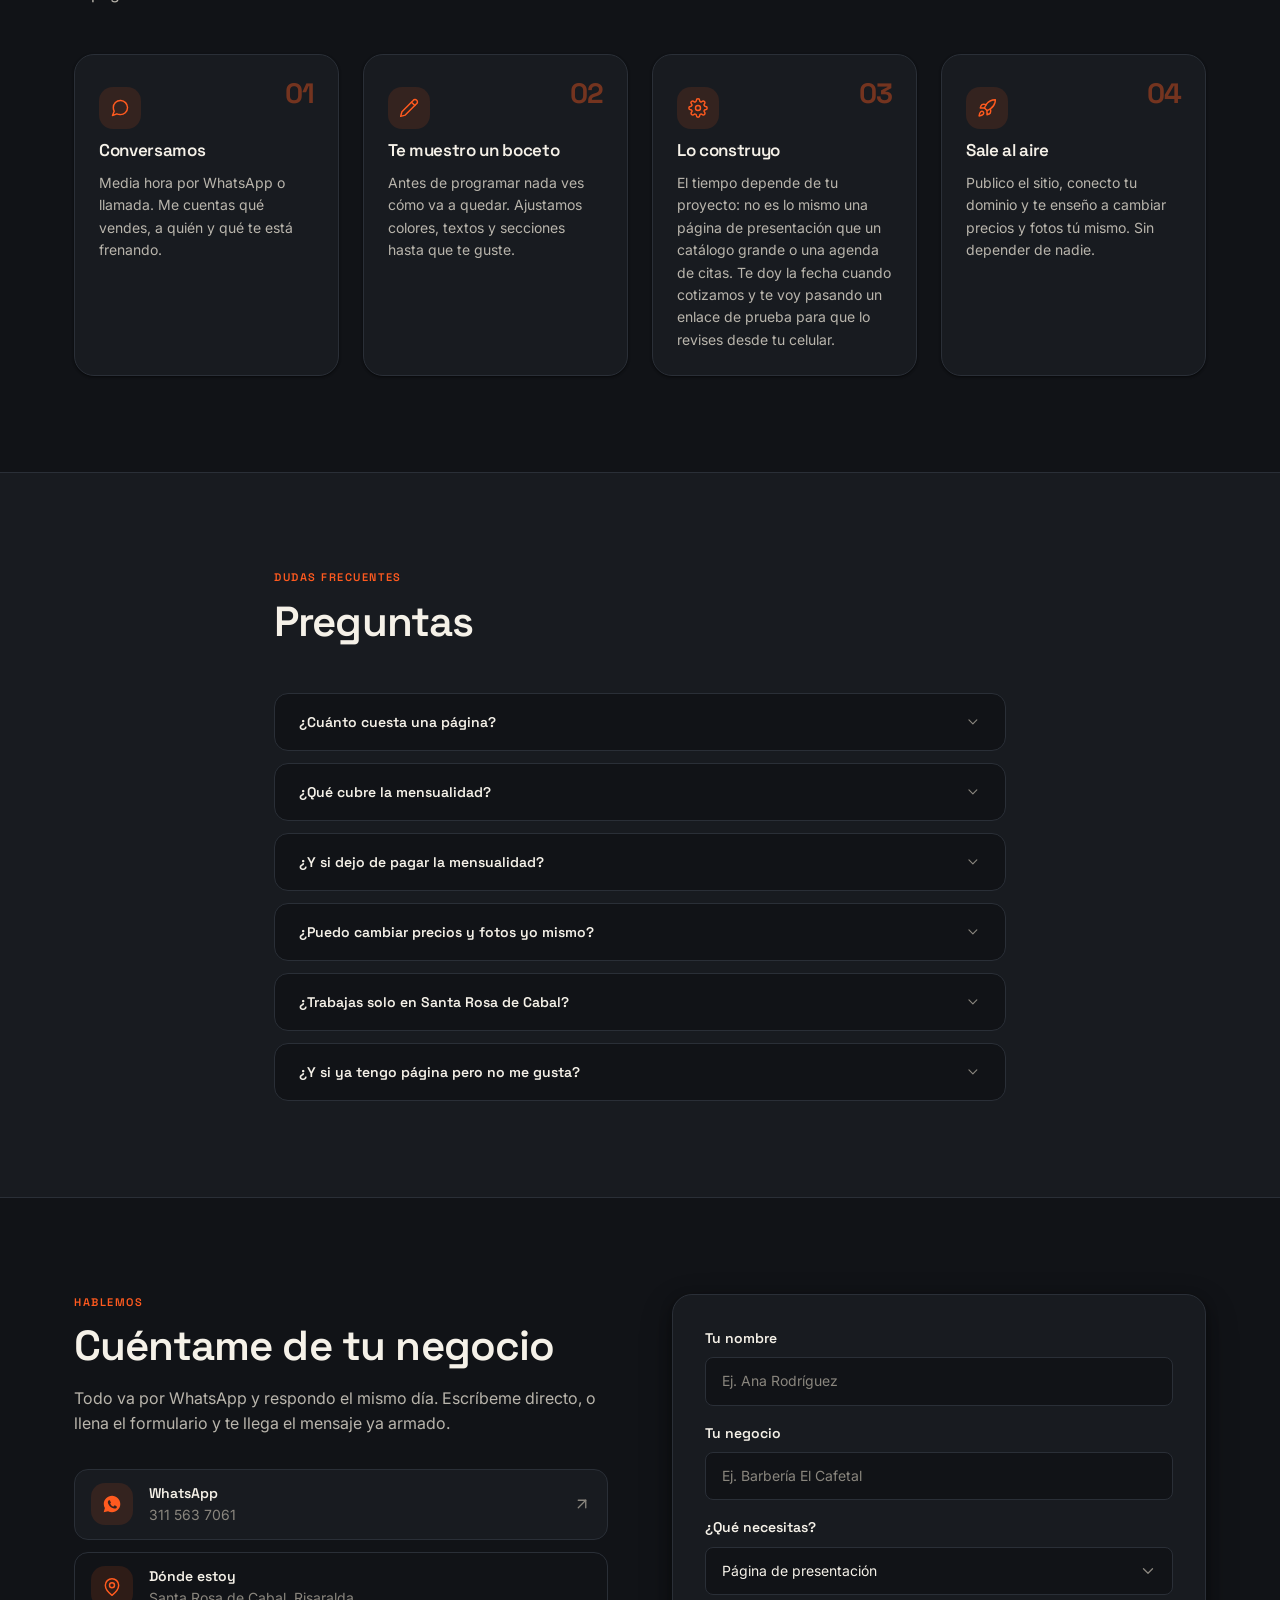
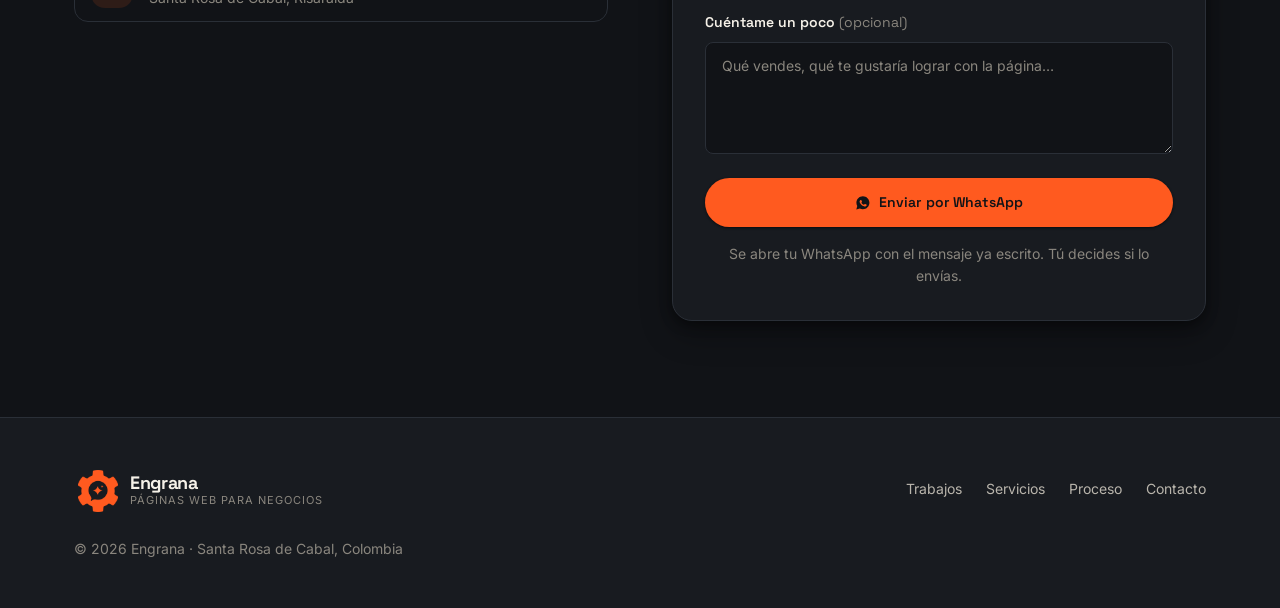
==== commit ec902a60: "Quita los plazos fijos de entrega El sitio prometia "7 a 14 dias". Ahora el tiempo depende del proye" ====
--- a/engrana/index.html
+++ b/engrana/index.html
@@ -131,7 +131,7 @@
     <ul class="stats reveal">
       <li><strong>100 / 100</strong><span>Velocidad en celular</span></li>
       <li><strong>Todo incluido</strong><span>Hosting, cambios y soporte</span></li>
-      <li><strong>7 a 14 días</strong><span>De la idea al aire</span></li>
+      <li><strong>Según tu proyecto</strong><span>Te doy la fecha al cotizar</span></li>
     </ul>
   </div>
 </section>
@@ -232,7 +232,7 @@
         <span class="step__n">03</span>
         <span class="step__ico"><svg class="ico" aria-hidden="true"><use href="#i-cog"/></svg></span>
         <h3>Lo construyo</h3>
-        <p>Entre 7 y 14 días según el tamaño. Te voy pasando un enlace de prueba para que lo revises desde tu celular.</p>
+        <p>El tiempo depende de tu proyecto: no es lo mismo una página de presentación que un catálogo grande o una agenda de citas. Te doy la fecha cuando cotizamos y te voy pasando un enlace de prueba para que lo revises desde tu celular.</p>
       </li>
       <li class="step reveal">
         <span class="step__n">04</span>
@@ -263,7 +263,7 @@
       </details>
       <details class="qa reveal">
         <summary>¿Y si dejo de pagar la mensualidad?<svg class="ico" aria-hidden="true"><use href="#i-chevron-down"/></svg></summary>
-        <p>El sitio sale del aire. La mensualidad es la que sostiene el hosting y el dominio, así que mientras esté pendiente la página deja de estar en línea. Te lo digo de frente desde el principio, para que lo tengas claro antes de empezar y no sea una sorpresa después.</p>
+        <p>Te aviso antes: la página no sale del aire de un día para otro. Si la cuota queda pendiente te escribo primero, y solo si no logramos arreglarlo el sitio deja de estar en línea, porque la mensualidad es la que sostiene el hosting y el dominio. Te lo digo de frente desde el principio para que no sea una sorpresa después.</p>
       </details>
       <details class="qa reveal">
         <summary>¿Puedo cambiar precios y fotos yo mismo?<svg class="ico" aria-hidden="true"><use href="#i-chevron-down"/></svg></summary>
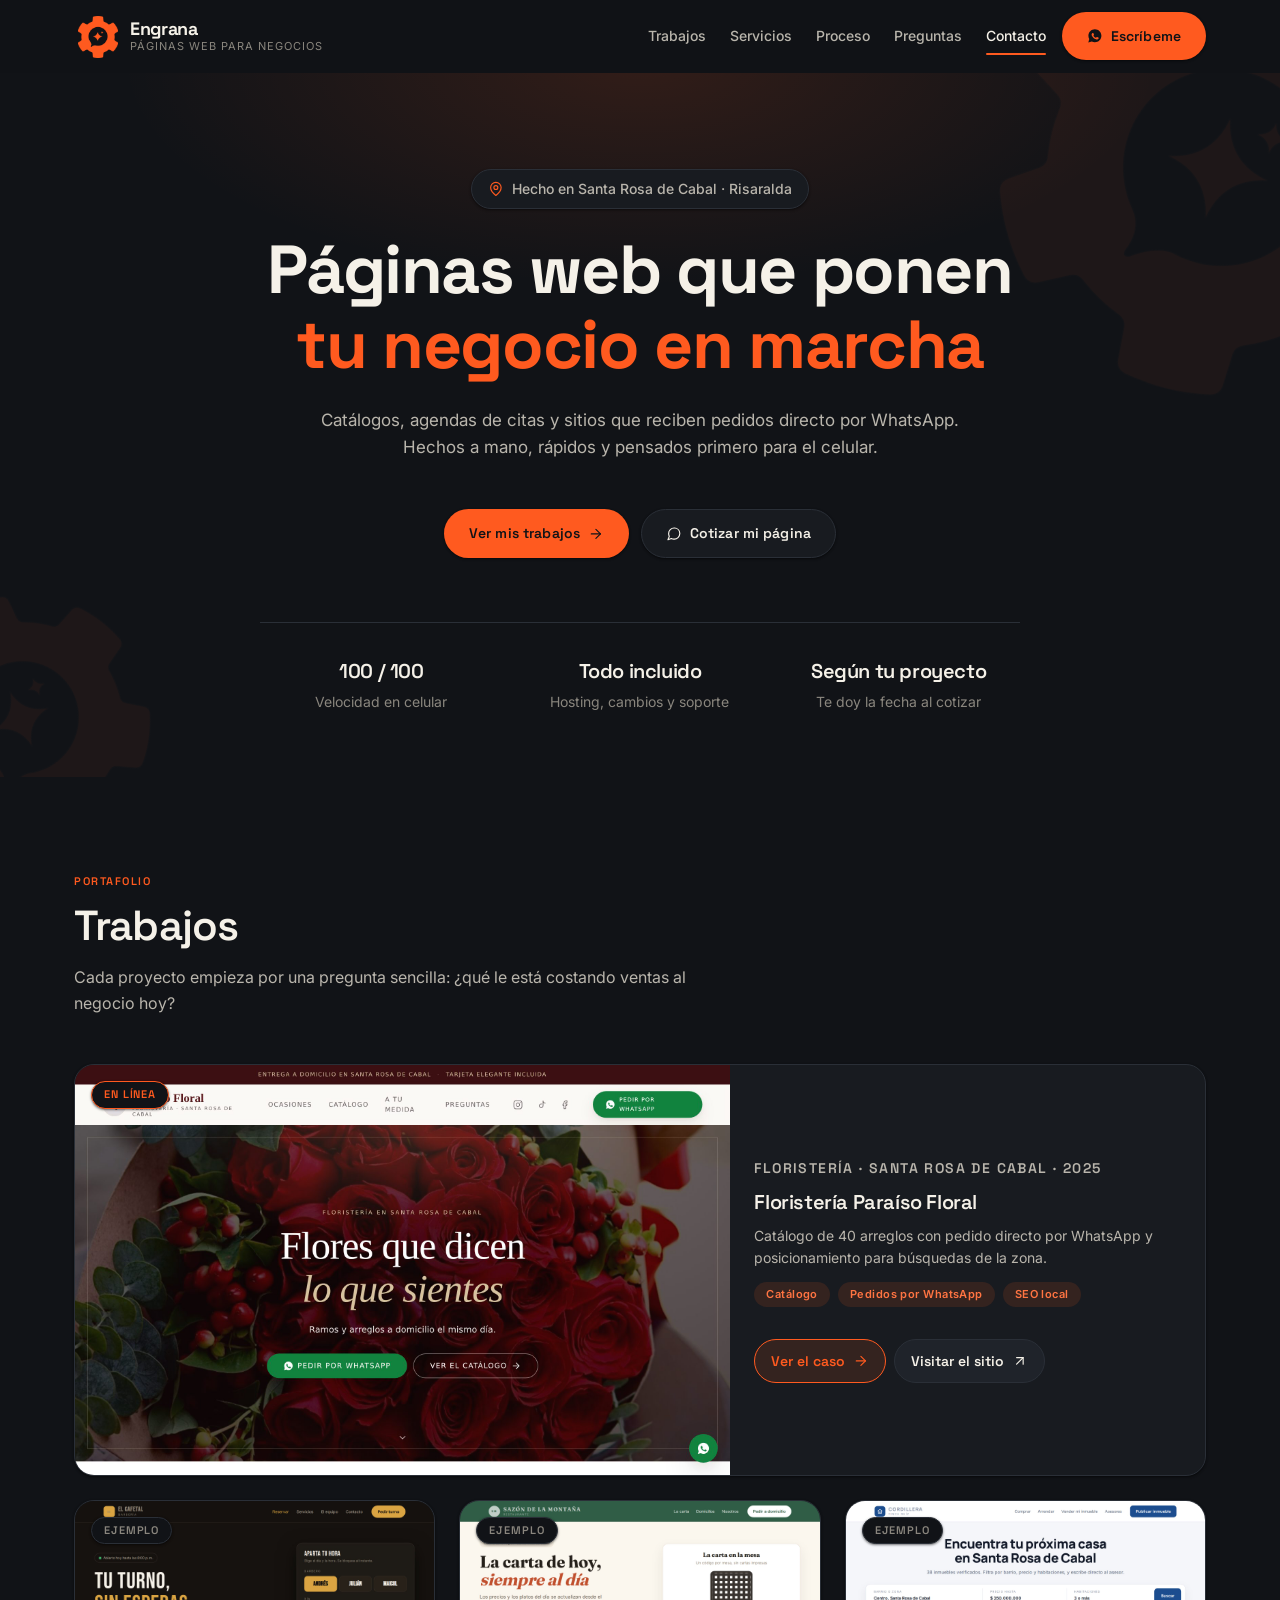
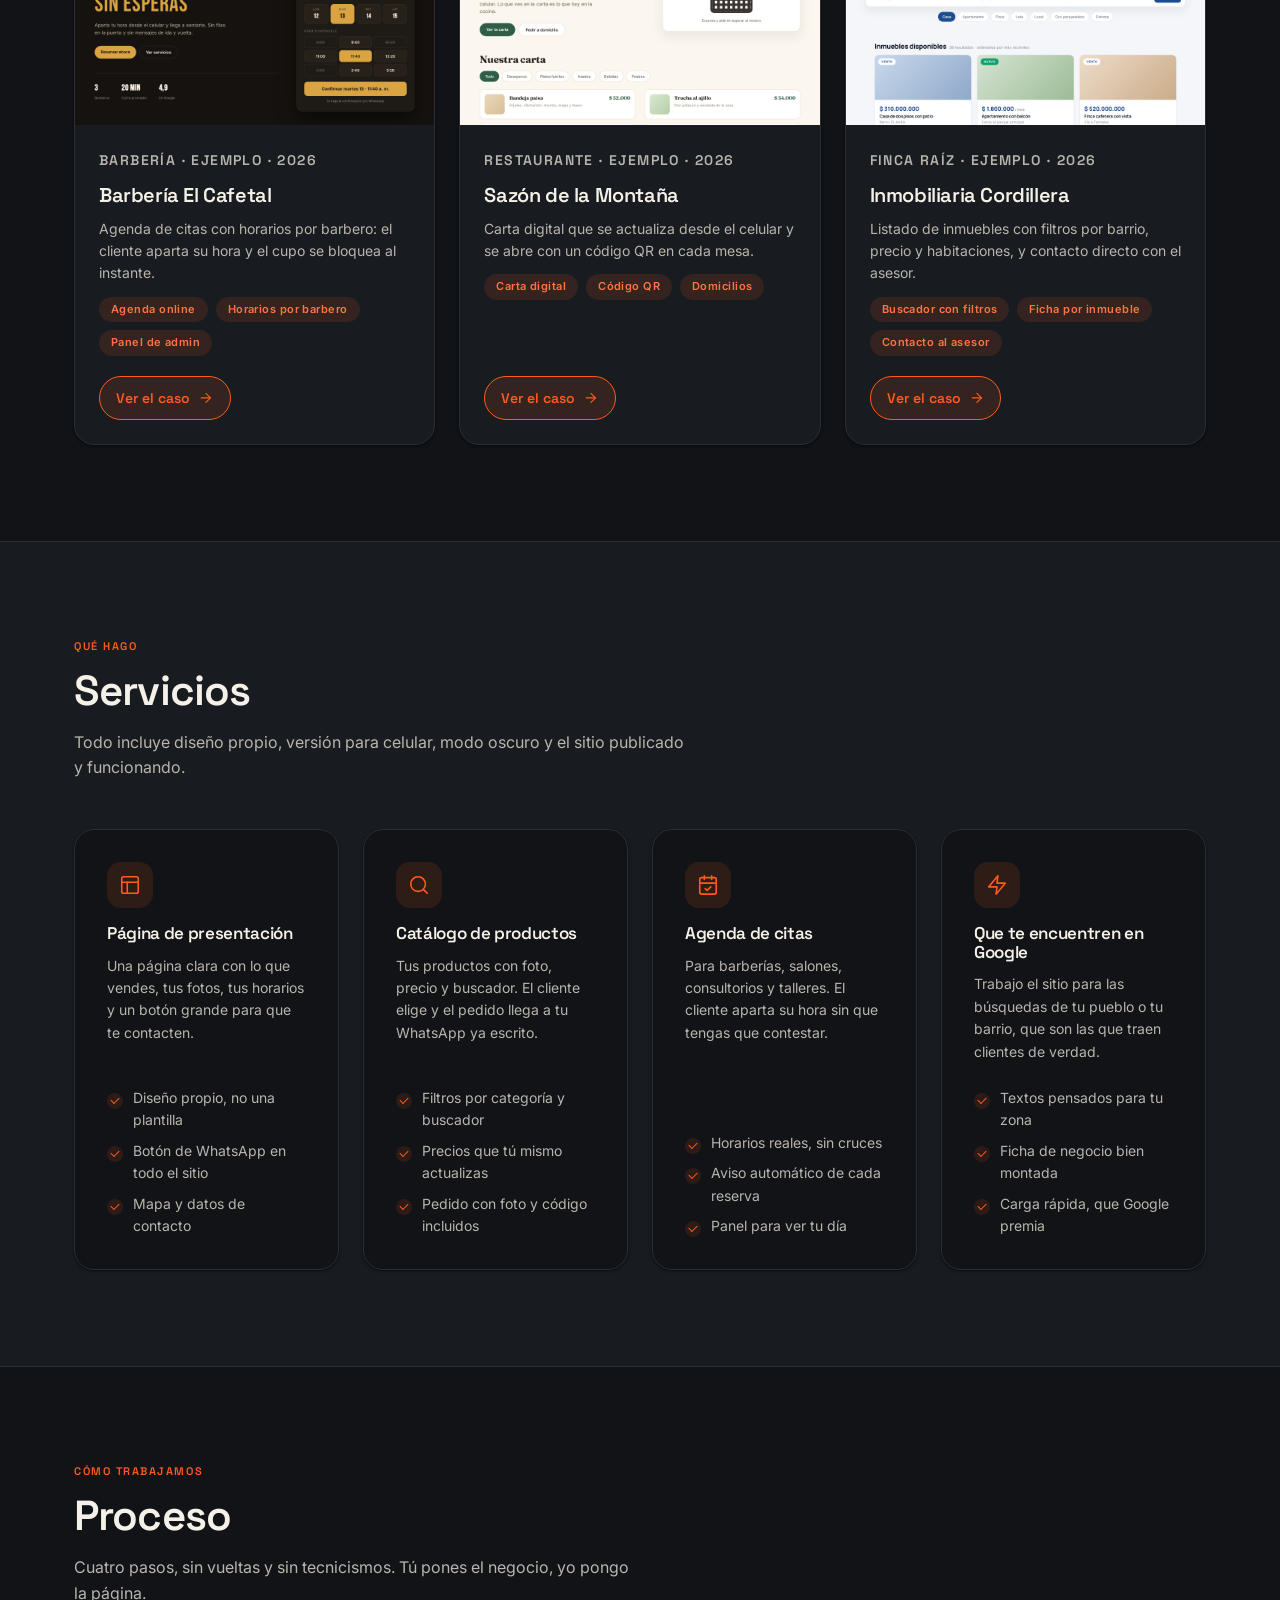
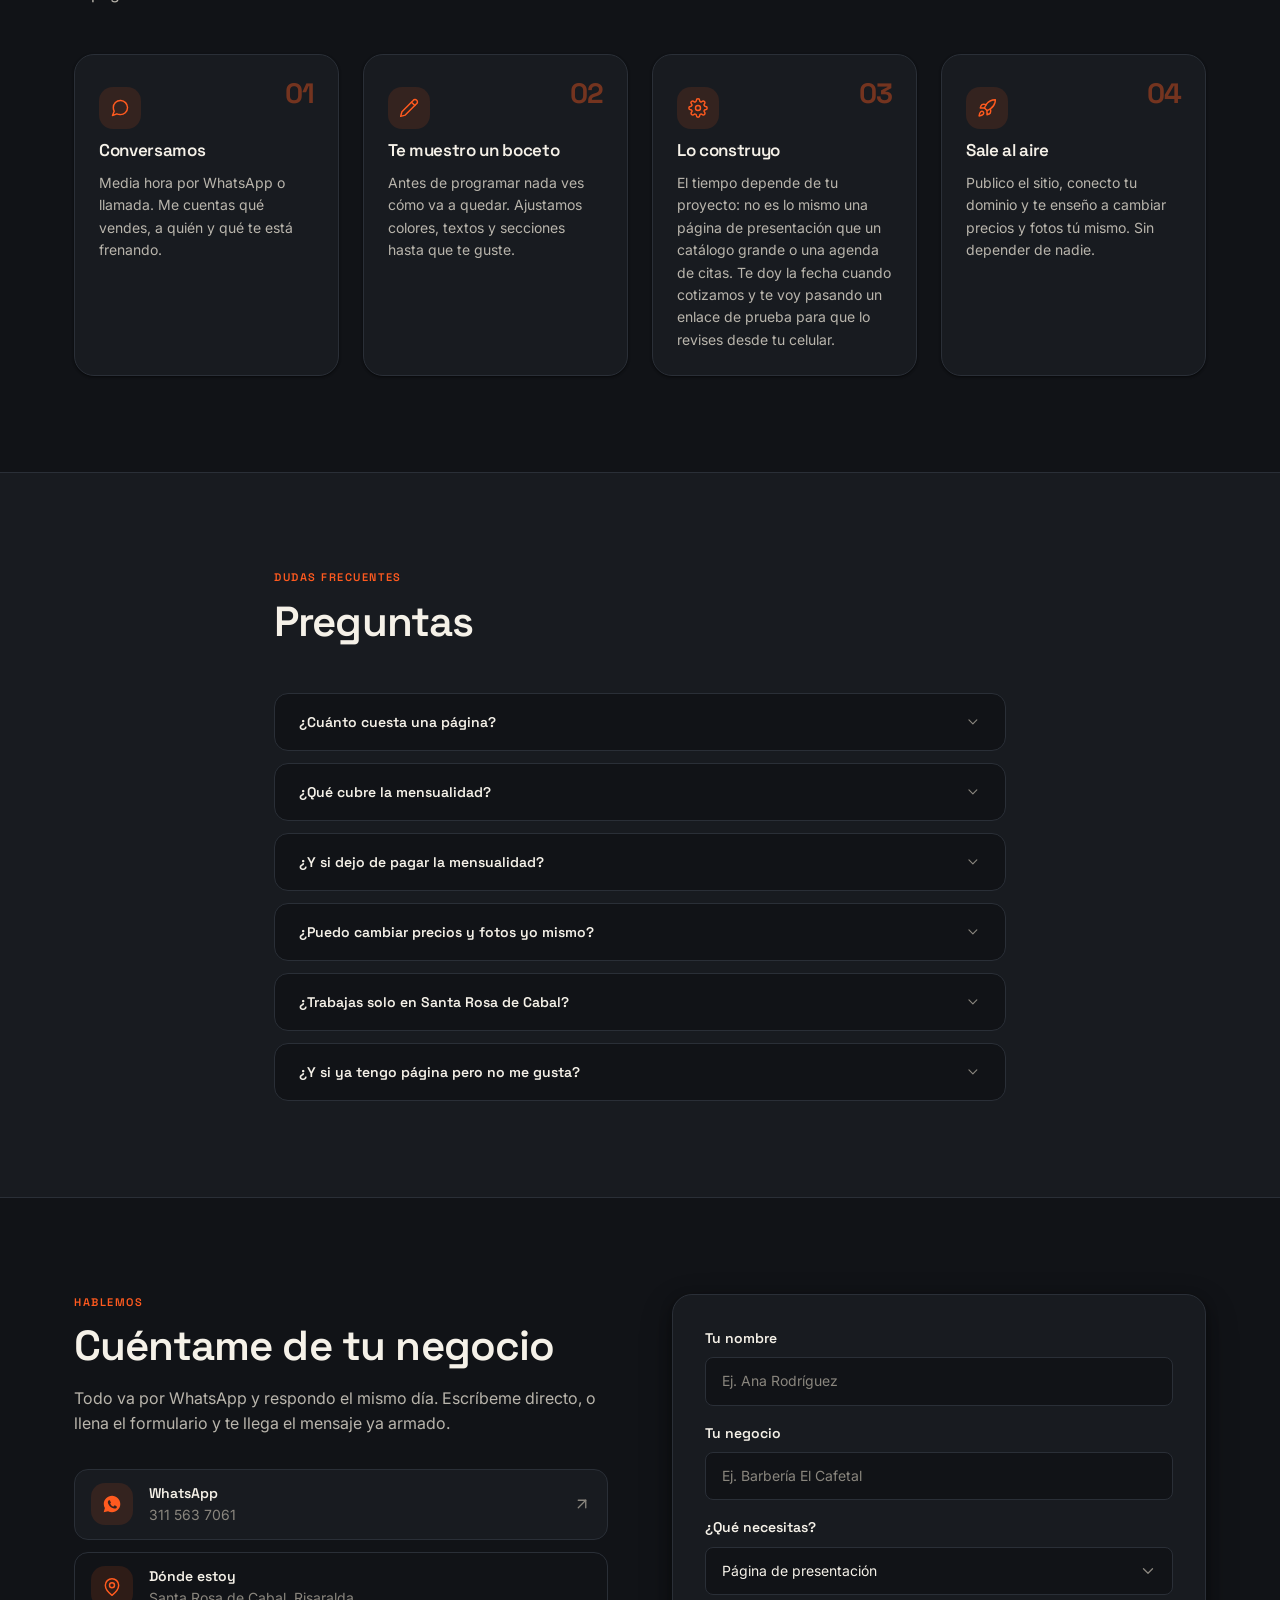
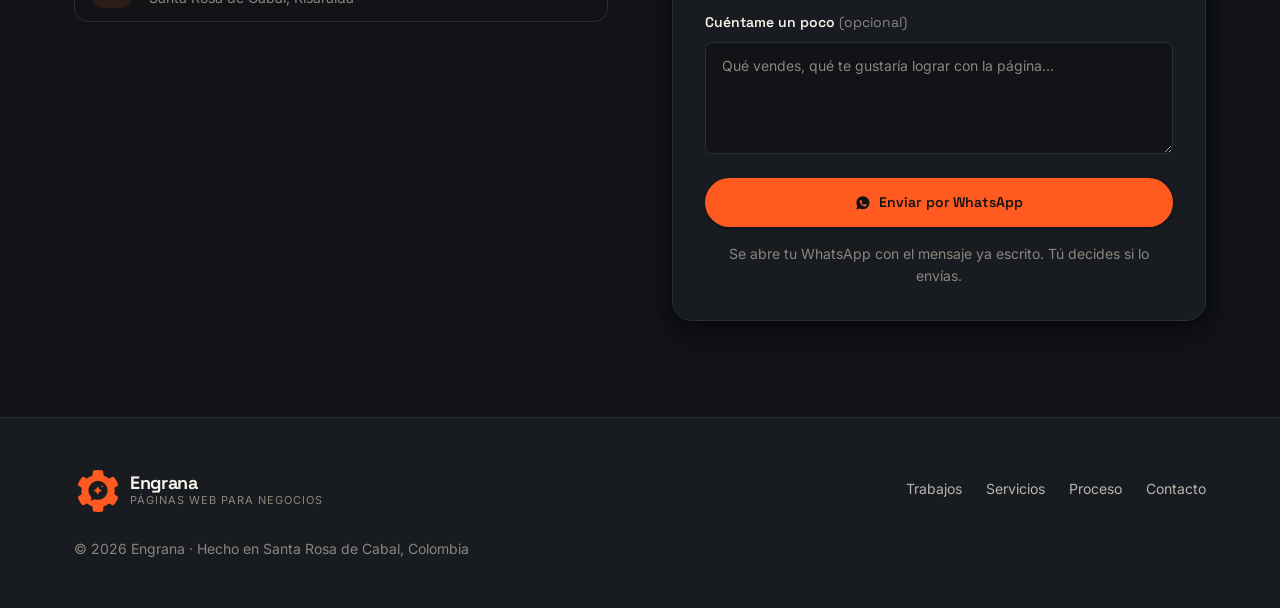
==== commit 1ad948f0: "Disena los tres ejemplos y marca el origen del trabajo Los ejemplos ya no muestran el marcador gris " ====
--- a/engrana/index.html
+++ b/engrana/index.html
@@ -104,7 +104,7 @@
   <div class="wrap hero__in">
     <p class="eyebrow reveal">
       <svg class="ico" aria-hidden="true"><use href="#i-map-pin"/></svg>
-      Santa Rosa de Cabal · Risaralda
+      Hecho en Santa Rosa de Cabal · Risaralda
     </p>
 
     <h1 class="hero__title reveal">
@@ -369,7 +369,7 @@
       <a href="#proceso">Proceso</a>
       <a href="#contacto">Contacto</a>
     </nav>
-    <p class="foot__legal">© <span id="year">2025</span> Engrana · Santa Rosa de Cabal, Colombia</p>
+    <p class="foot__legal">© <span id="year">2025</span> Engrana · Hecho en Santa Rosa de Cabal, Colombia</p>
   </div>
 </footer>
 
--- a/engrana/css/style.css
+++ b/engrana/css/style.css
@@ -445,6 +445,7 @@
 .badge--live{ color:var(--naranja); border-color:var(--naranja) }
 
 .work__body{
+  flex:1;                       /* para que el boton quede abajo y alinee entre tarjetas */
   display:flex; flex-direction:column; gap:var(--s-3);
   padding:var(--s-5);
 }
@@ -789,6 +790,15 @@
   font-family:var(--display);
   font-size:var(--fs-6); font-weight:600; letter-spacing:.1em;
   text-transform:uppercase; color:var(--texto-tenue); margin-bottom:var(--s-2);
+}
+.modal__aviso{
+  margin-top:var(--s-4);
+  padding:var(--s-3) var(--s-4);
+  border:1px dashed var(--borde);
+  border-radius:var(--r-sm);
+  background:var(--bg);
+  color:var(--texto-tenue);
+  font-size:var(--fs-5);
 }
 .modal__acts{ margin-top:var(--s-6) }
 
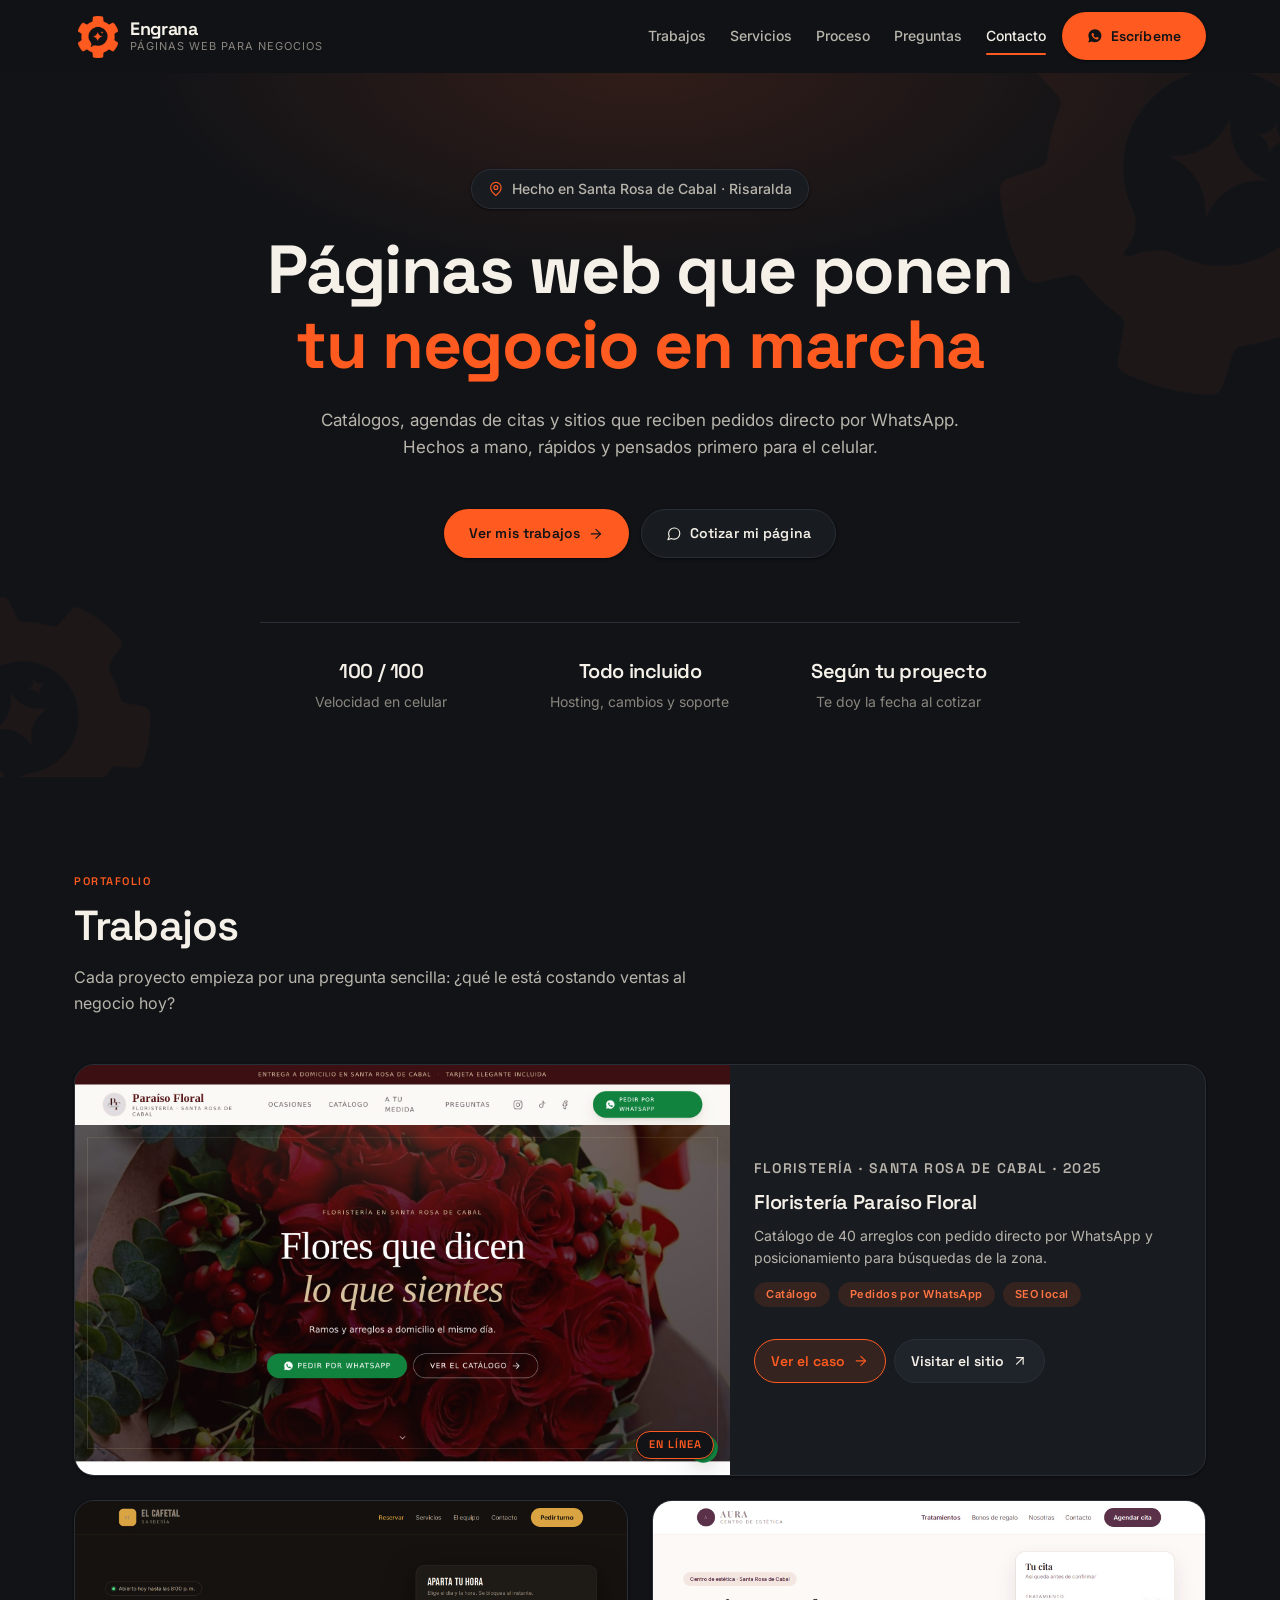
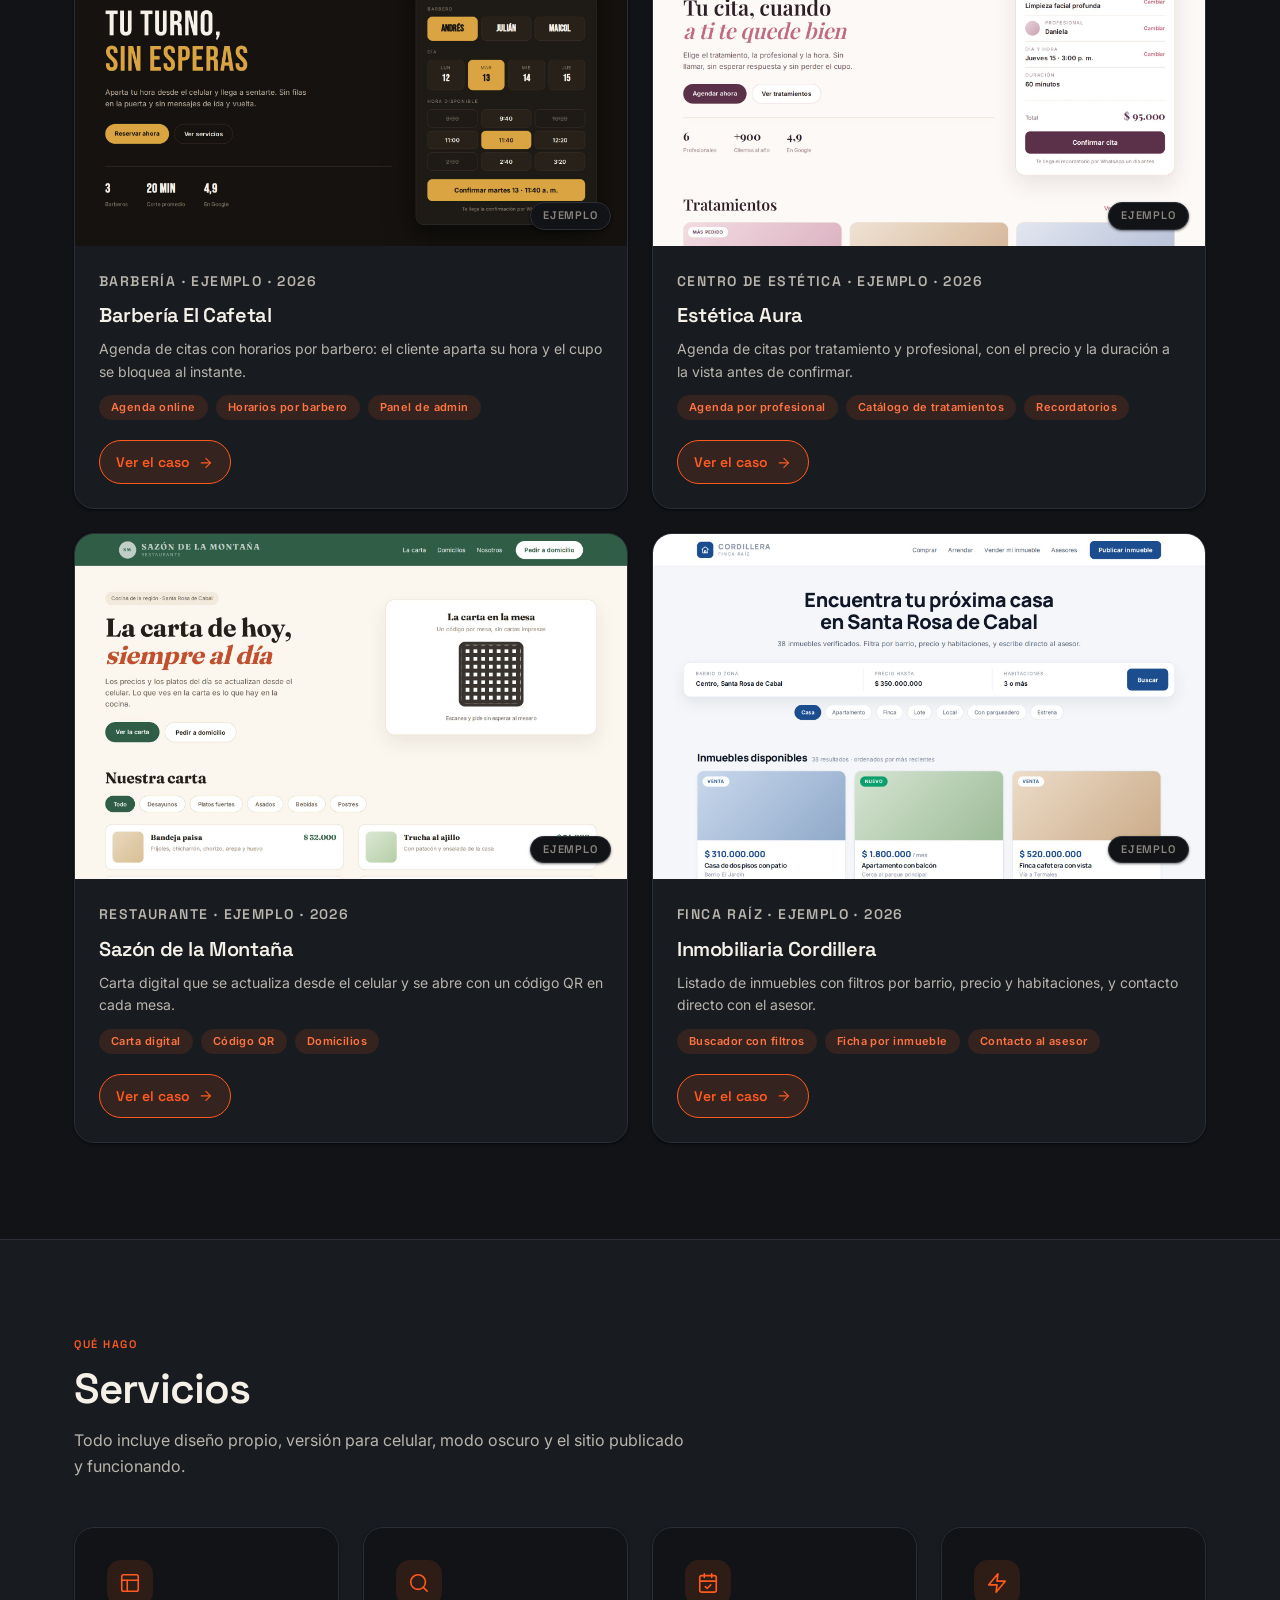
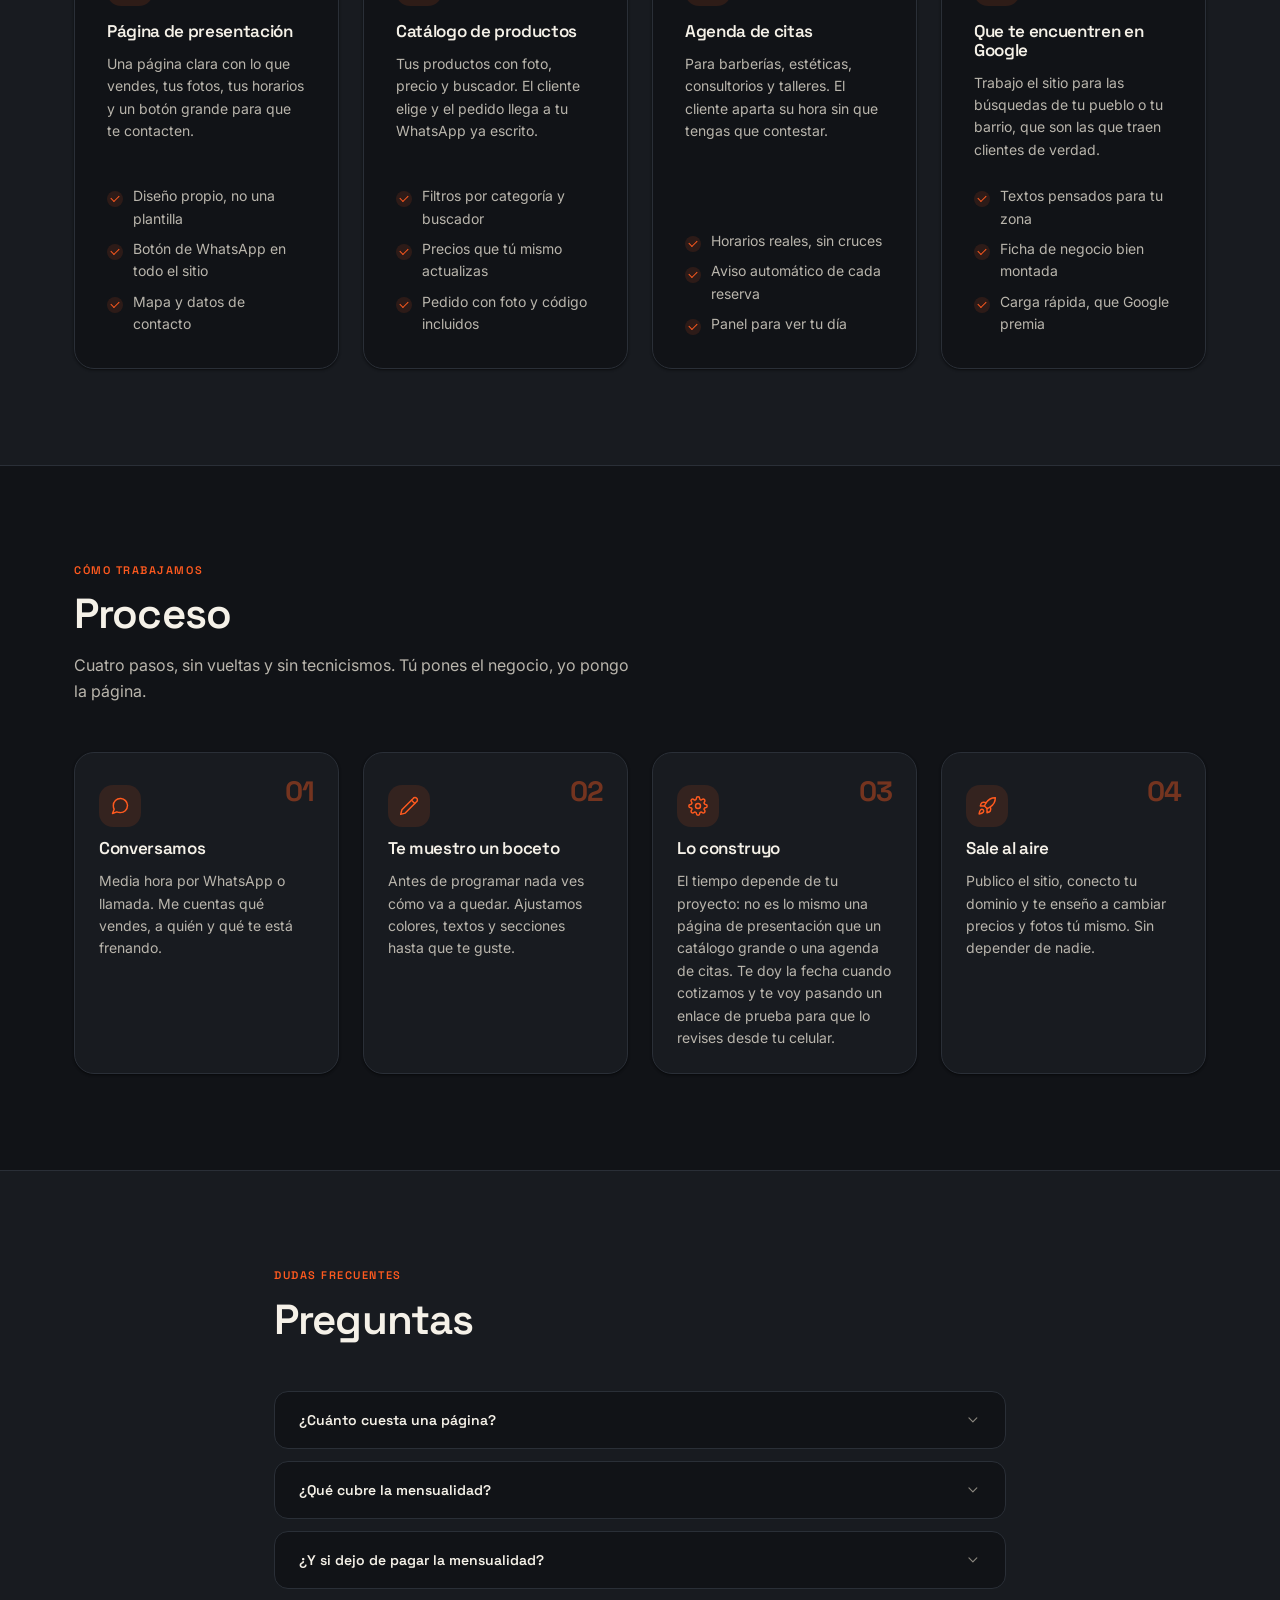
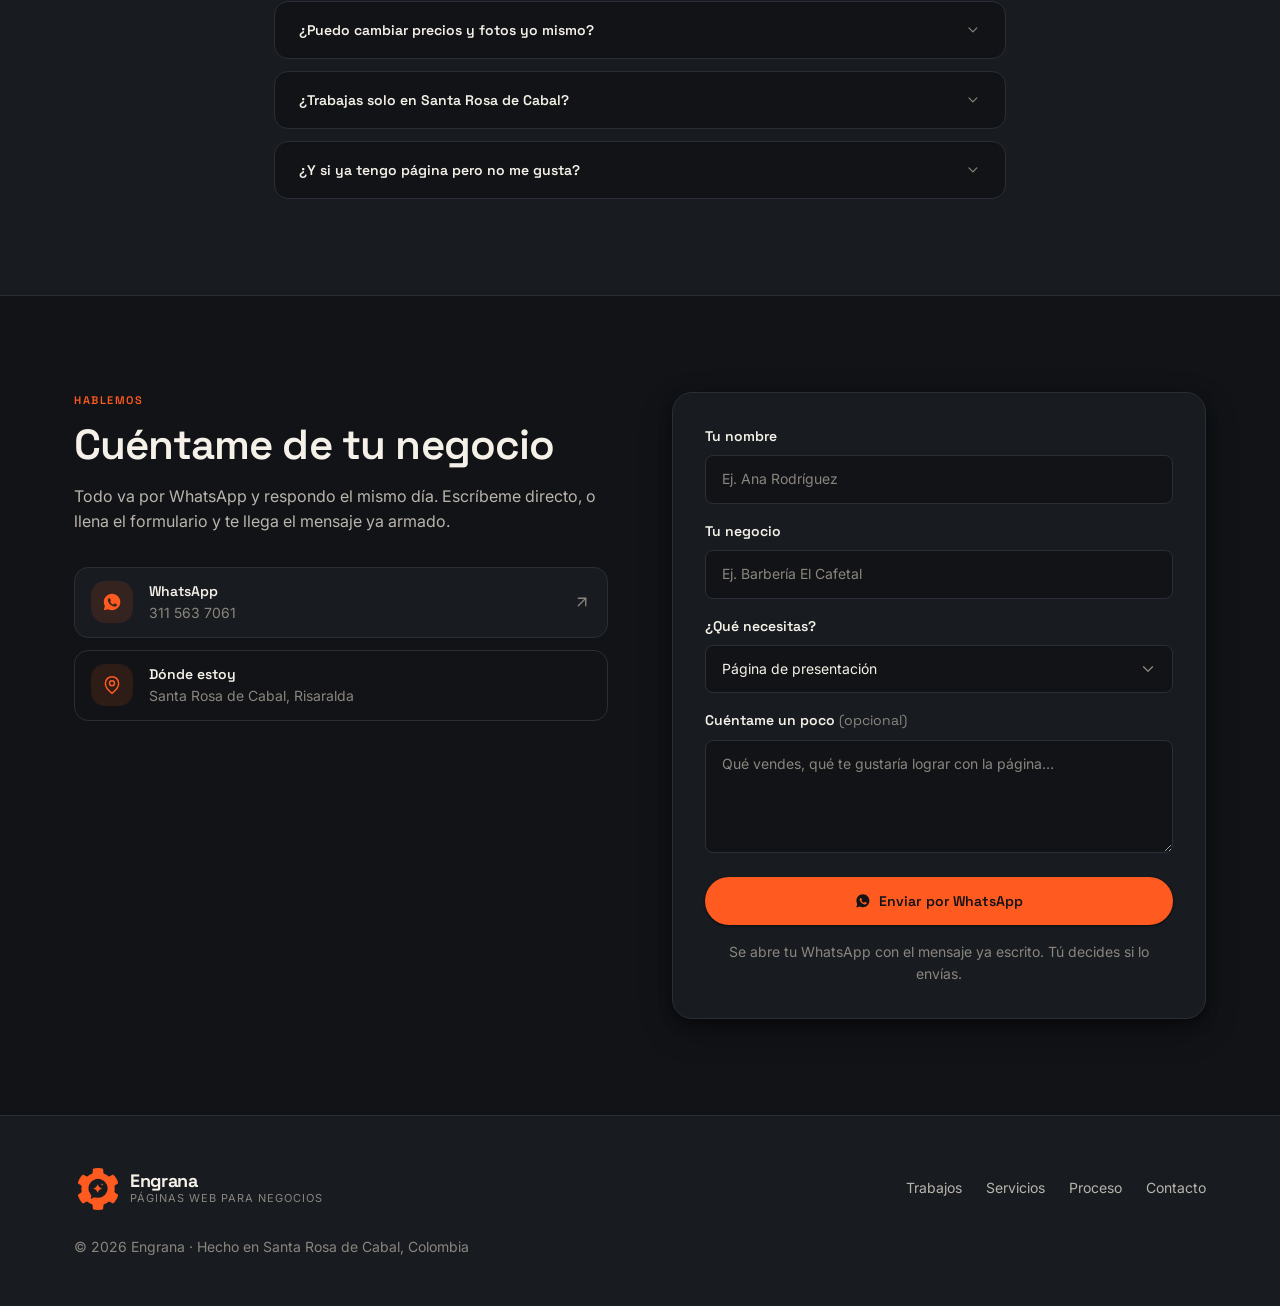
==== commit 4994edf4: "Agrega el ejemplo de centro de estetica Cuarta maqueta: agenda por tratamiento y profesional, con ca" ====
--- a/engrana/index.html
+++ b/engrana/index.html
@@ -184,7 +184,7 @@
       <article class="card reveal">
         <span class="card__ico"><svg class="ico" aria-hidden="true"><use href="#i-calendar"/></svg></span>
         <h3>Agenda de citas</h3>
-        <p>Para barberías, salones, consultorios y talleres. El cliente aparta su hora sin que tengas que contestar.</p>
+        <p>Para barberías, estéticas, consultorios y talleres. El cliente aparta su hora sin que tengas que contestar.</p>
         <ul class="ticks">
           <li>Horarios reales, sin cruces</li>
           <li>Aviso automático de cada reserva</li>
--- a/engrana/css/style.css
+++ b/engrana/css/style.css
@@ -378,7 +378,8 @@
 /* ── 8. TRABAJOS ───────────────────────────────────────── */
 .works{
   display:grid;
-  grid-template-columns:repeat(auto-fit, minmax(320px, 1fr));
+  /* min() evita que la columna desborde en pantallas angostas */
+  grid-template-columns:repeat(auto-fit, minmax(min(380px, 100%), 1fr));
   gap:var(--s-5);
 }
 .work{
@@ -429,7 +430,8 @@
 .work__ph span{ font-size:var(--fs-5) }
 
 .badge{
-  position:absolute; top:var(--s-4); left:var(--s-4);
+  /* abajo a la derecha: arriba a la izquierda taparia el logo de la maqueta */
+  position:absolute; bottom:var(--s-4); right:var(--s-4);
   display:inline-flex; align-items:center; gap:var(--s-1);
   padding:var(--s-1) var(--s-3);
   border-radius:var(--r-pill);
